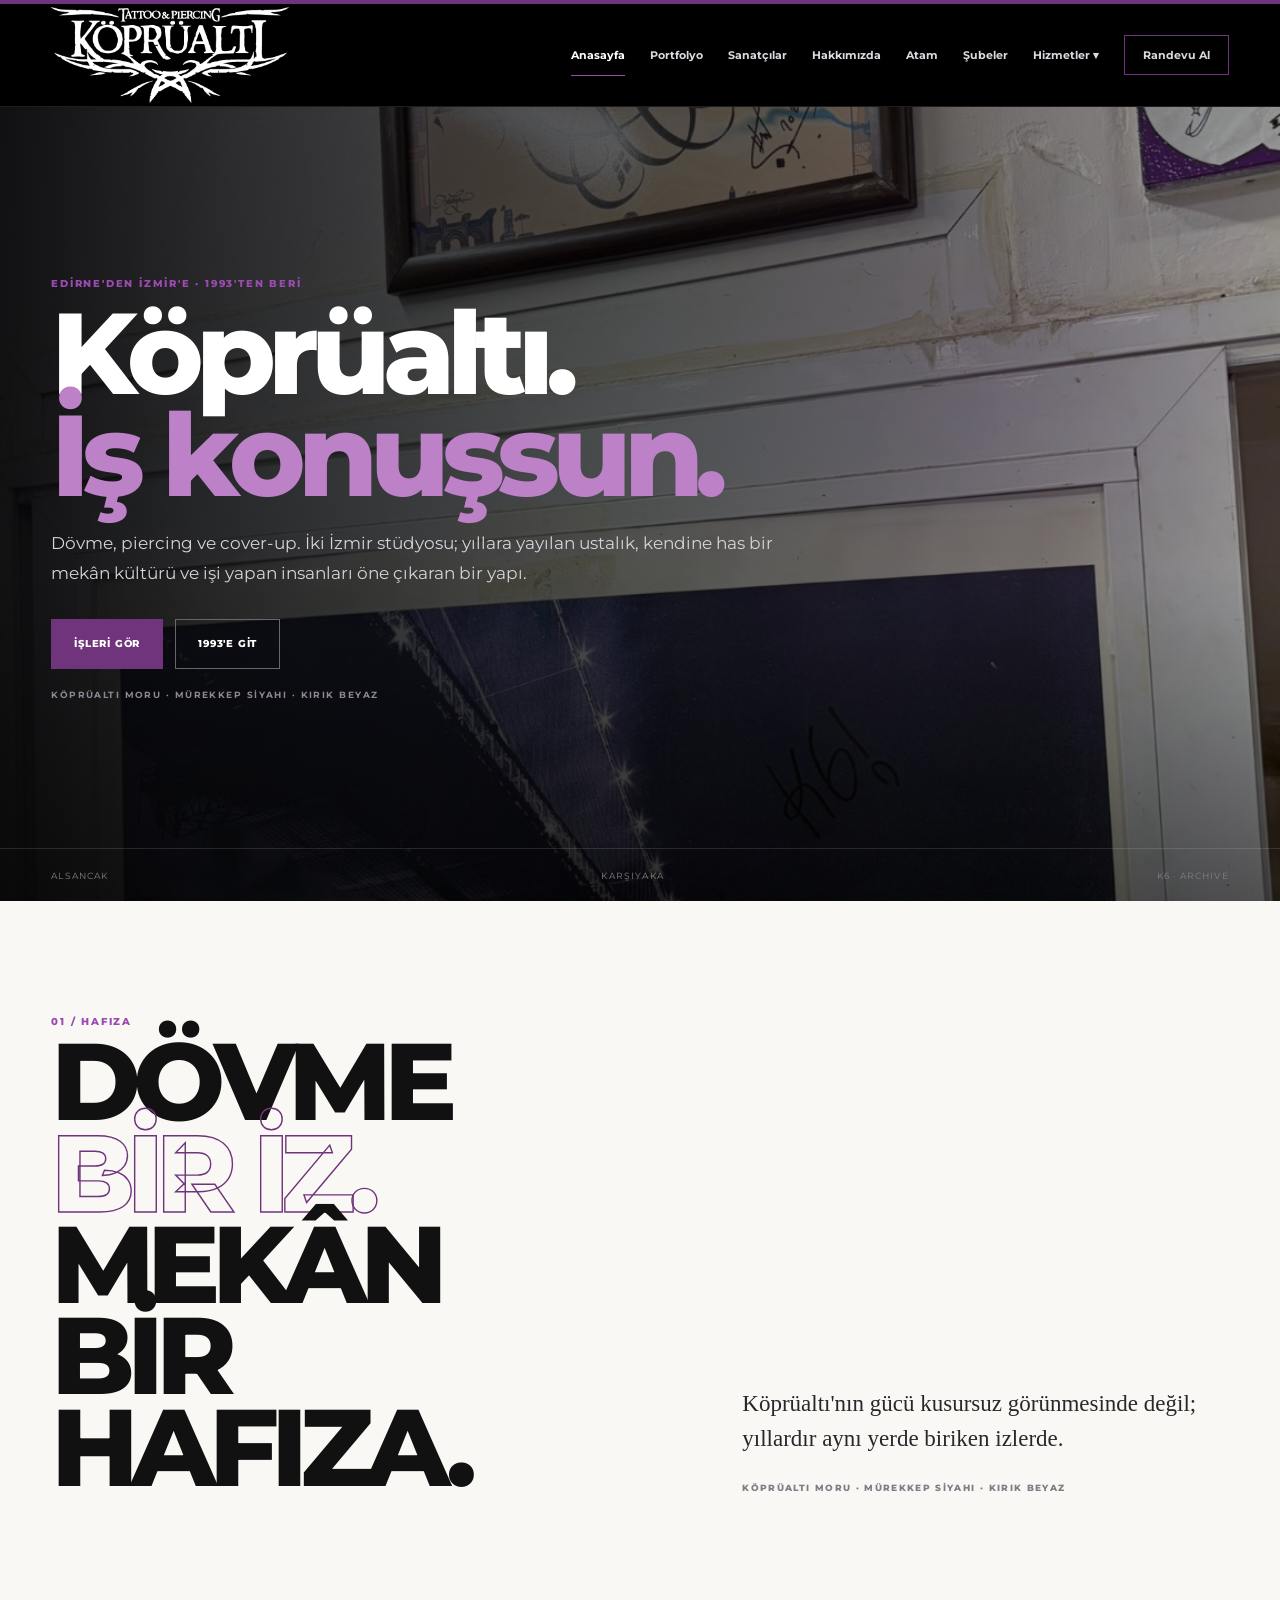
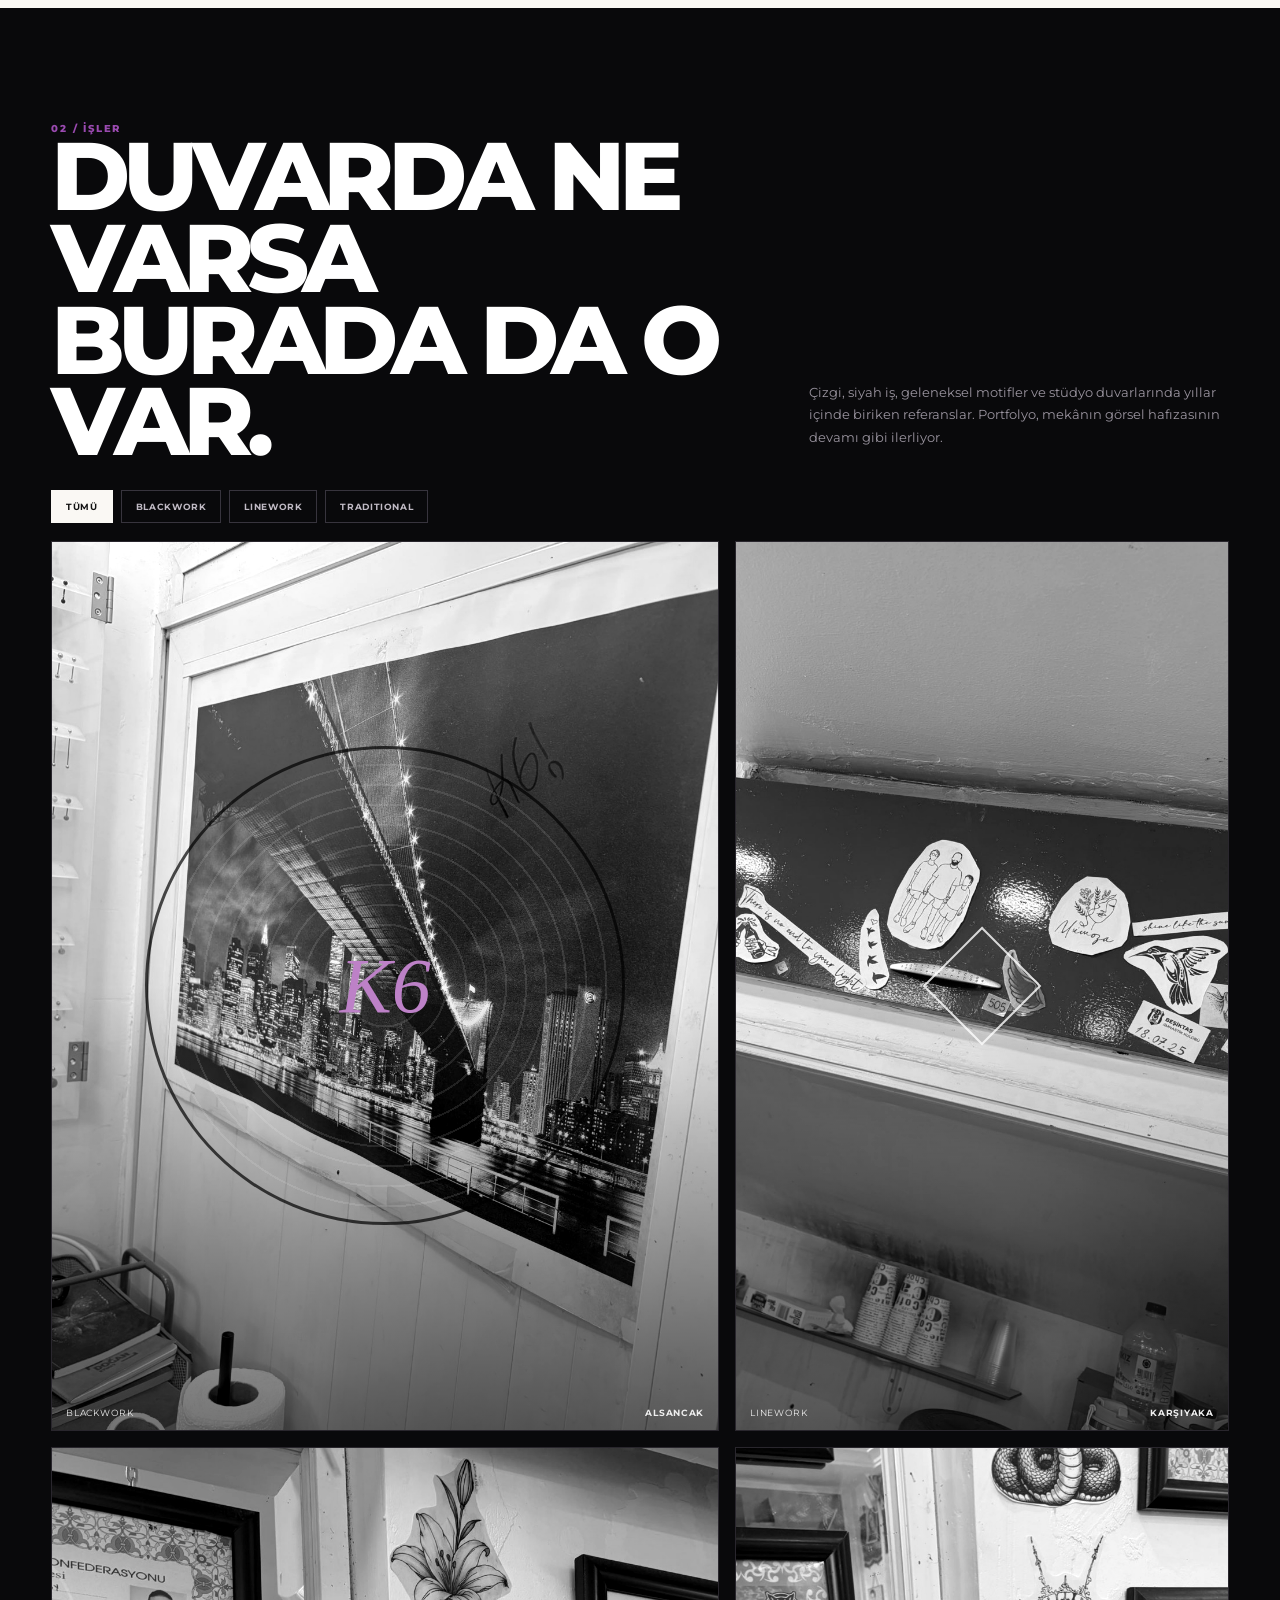
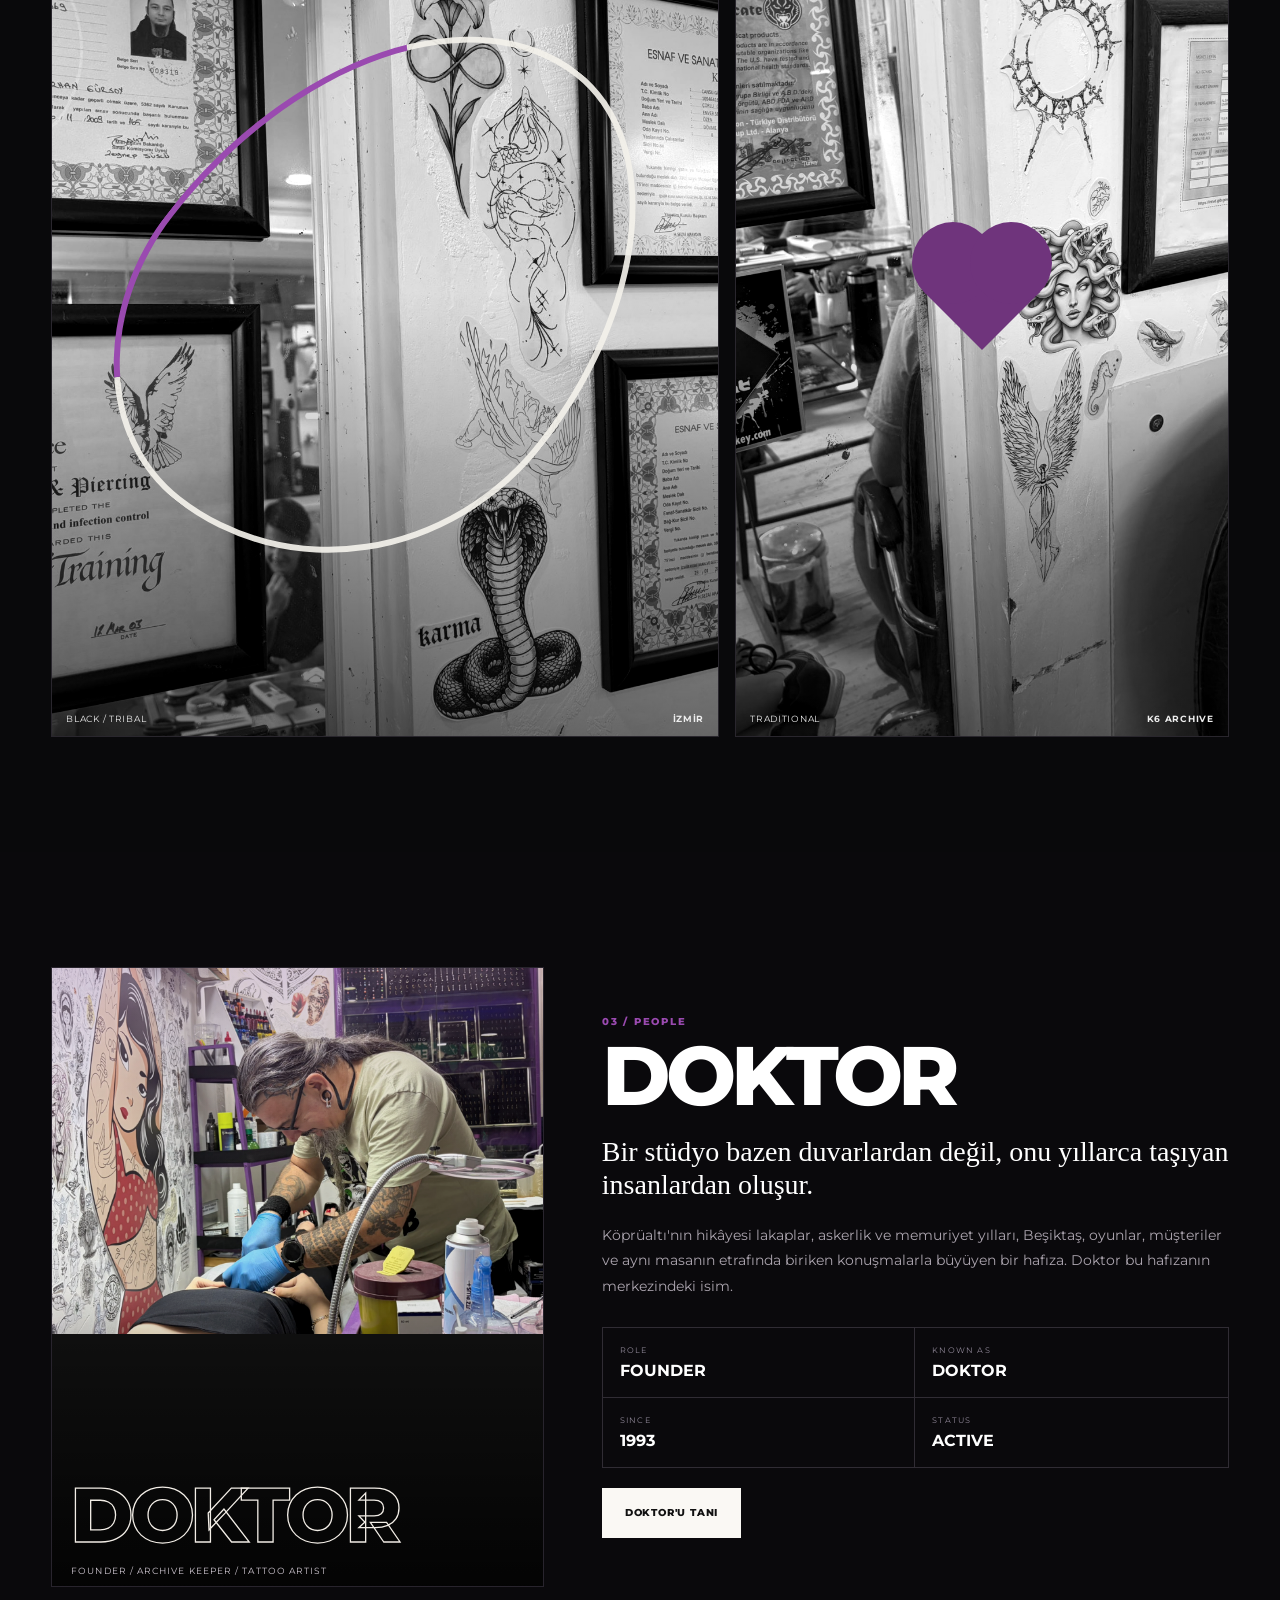
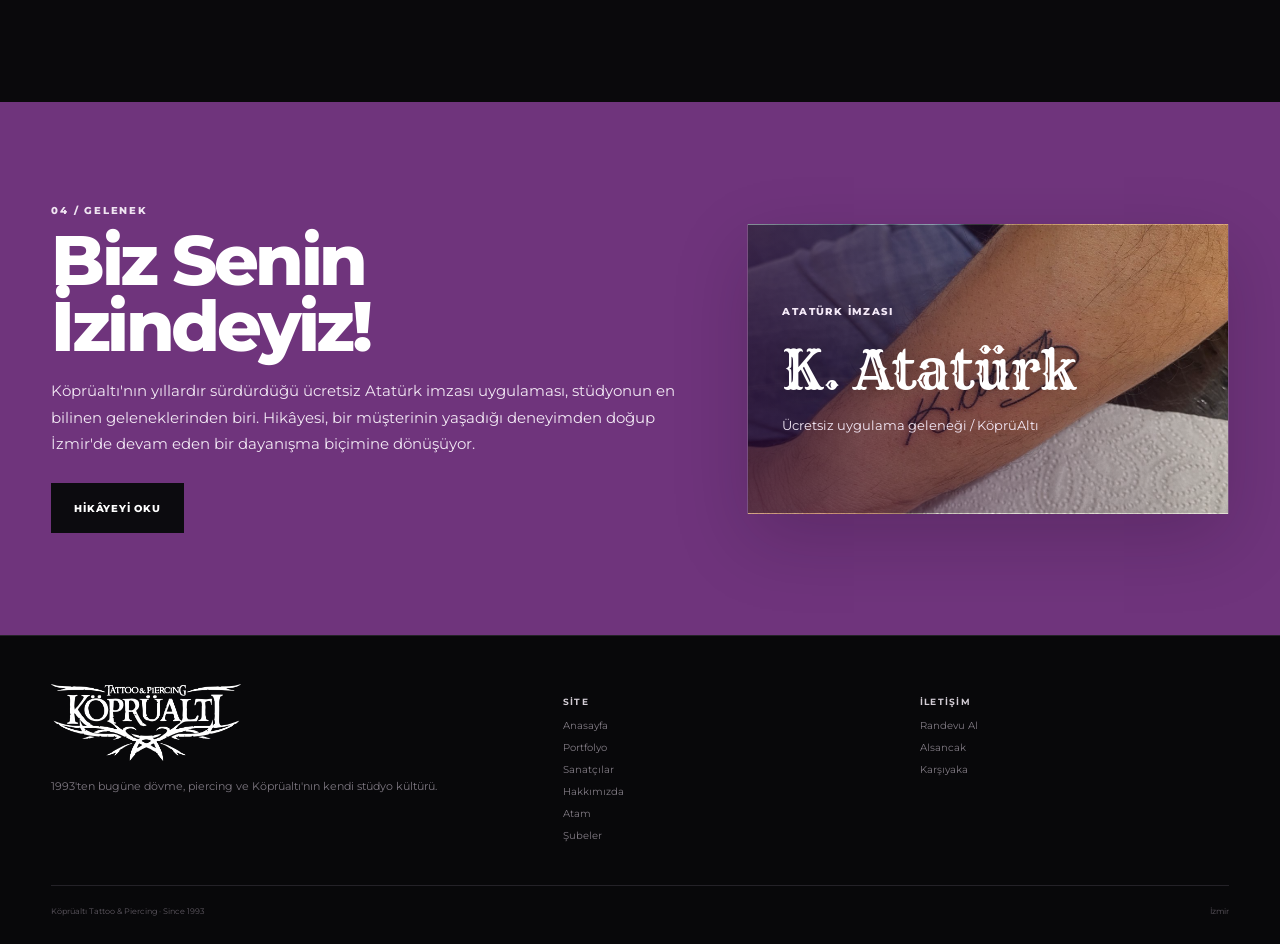
==== index.html @ b370d43e "feat: initial KopruAlti HTML prototype" ====
<!doctype html><html lang="tr"><head><meta charset="utf-8"><meta name="viewport" content="width=device-width,initial-scale=1"><meta name="theme-color" content="#09090b"><title>Anasayfa — Köprüaltı Tattoo & Piercing</title><link rel="preconnect" href="https://fonts.googleapis.com"><link rel="preconnect" href="https://fonts.gstatic.com" crossorigin><link href="https://fonts.googleapis.com/css2?family=Montserrat:wght@400;500;600;700;800&family=Rye&display=swap" rel="stylesheet"><link rel="stylesheet" href="css/style.css"></head><body class=""><div class="intro"><div class="logo-intro-wrap"><img src="assets/koprualti-original-logo.png" alt="KöprüAltı Tattoo & Piercing"></div></div><div class="top"></div><header class="header"><div class="container head"><a class="brand" href="index.html" aria-label="KöprüAltı ana sayfa"><span class="brand-logo-crop"><img src="assets/koprualti-original-logo.png" alt="KöprüAltı Tattoo & Piercing"></span></a><button class="mobile" type="button" aria-expanded="false">MENÜ</button><nav class="nav"><a class="active" href="index.html">Anasayfa</a><a class="" href="portfolio.html">Portfolyo</a><a class="" href="artists.html">Sanatçılar</a><a class="" href="about.html">Hakkımızda</a><a class="" href="ataturk.html">Atam</a><a class="" href="studios.html">Şubeler</a><div class="dd"><button type="button">Hizmetler ▾</button><div class="ddmenu"><a href="services.html">Tüm Hizmetler</a><a href="services.html#tattoo">Tattoo</a><a href="services.html#piercing">Piercing</a><a href="services.html#coverup">Cover-Up</a></div></div><a class="cta-link " href="appointment.html">Randevu Al</a></nav></div></header><main>
<section class="hero"><div class="container hero-in"><div class="kick">EDİRNE'DEN İZMİR'E · 1993'TEN BERİ</div><h1>Köprüaltı.<span>İş konuşsun.</span></h1><p>Dövme, piercing ve cover-up. İki İzmir stüdyosu; yıllara yayılan ustalık, kendine has bir mekân kültürü ve işi yapan insanları öne çıkaran bir yapı.</p><div class="actions"><a class="btn purple" href="portfolio.html">İşleri Gör</a><a class="btn outline" href="about.html">1993'e Git</a></div><div class="hero-note">Köprüaltı moru · mürekkep siyahı · kırık beyaz</div></div><div class="hero-meta"><div class="container"><span>ALSANCAK</span><span>KARŞIYAKA</span><span>K6 · ARCHIVE</span></div></div></section>

<section class="manifest"><div class="container manifest-grid"><div class="reveal"><div class="eyebrow">01 / HAFIZA</div><h2>DÖVME<br><span class="outline-word">BİR İZ.</span><br>MEKÂN<br>BİR HAFIZA.</h2></div><div class="reveal d1"><div class="manifest-copy">Köprüaltı'nın gücü kusursuz görünmesinde değil; yıllardır aynı yerde biriken izlerde.</div><div class="manifest-note">KÖPRÜALTI MORU · MÜREKKEP SİYAHI · KIRIK BEYAZ</div></div></div></section>
<section class="work-section"><div class="wrap"><div class="work-head reveal"><div><div class="eyebrow">02 / İŞLER</div><h2>DUVARDA NE<br>VARSA<br>BURADA DA O<br>VAR.</h2></div><p>Çizgi, siyah iş, geleneksel motifler ve stüdyo duvarlarında yıllar içinde biriken referanslar. Portfolyo, mekânın görsel hafızasının devamı gibi ilerliyor.</p></div><div class="filterbar reveal d1"><span class="active">TÜMÜ</span><span>BLACKWORK</span><span>LINEWORK</span><span>TRADITIONAL</span></div><div class="moodgrid"><div class="bigstack"><a class="work-card tall reveal" href="portfolio.html"><img src="assets/work1.jpg" alt="Köprüaltı seçilmiş çalışma"><div class="card-graphic"><div class="rings"></div></div><div class="work-center">K6</div><div class="work-meta"><span>BLACKWORK</span><strong>ALSANCAK</strong></div></a><a class="work-card reveal d2" href="portfolio.html"><img src="assets/work4.jpg" alt="Köprüaltı seçilmiş çalışma"><div class="card-graphic"><div class="line-art"></div></div><div class="work-meta"><span>BLACK / TRIBAL</span><strong>İZMİR</strong></div></a></div><div class="smallstack"><a class="work-card reveal d1" href="portfolio.html"><img src="assets/work2.jpg" alt="Köprüaltı seçilmiş çalışma"><div class="card-graphic"><div class="diamond"></div></div><div class="work-meta"><span>LINEWORK</span><strong>KARŞIYAKA</strong></div></a><a class="work-card reveal d3" href="portfolio.html"><img src="assets/work3.jpg" alt="Köprüaltı seçilmiş çalışma"><div class="card-graphic"><div class="heart"></div></div><div class="work-meta"><span>TRADITIONAL</span><strong>K6 ARCHIVE</strong></div></a></div></div></div></section>
<section class="doctor-section"><div class="wrap doctor-grid"><div class="doctor-card doctor-card-live reveal"><img src="assets/doctor-live.png" alt="Doktor çalışırken çekilmiş stüdyo fotoğrafı"><div class="doctor-name">DOKTOR</div><div class="doctor-caption">FOUNDER / ARCHIVE KEEPER / TATTOO ARTIST</div></div><div class="doctor-info reveal d1"><div class="eyebrow">03 / PEOPLE</div><h2>DOKTOR</h2><div class="doctor-lead">Bir stüdyo bazen duvarlardan değil, onu yıllarca taşıyan insanlardan oluşur.</div><div class="doctor-copy">Köprüaltı'nın hikâyesi lakaplar, askerlik ve memuriyet yılları, Beşiktaş, oyunlar, müşteriler ve aynı masanın etrafında biriken konuşmalarla büyüyen bir hafıza. Doktor bu hafızanın merkezindeki isim.</div><div class="doctor-stats"><div><small>ROLE</small><strong>FOUNDER</strong></div><div><small>KNOWN AS</small><strong>DOKTOR</strong></div><div><small>SINCE</small><strong>1993</strong></div><div><small>STATUS</small><strong>ACTIVE</strong></div></div><div class="doctor-home-action"><a class="btn light" href="artist-doktor.html">Doktor'u Tanı</a></div></div></div></section>
<section class="tribute"><div class="wrap tribute-grid"><div class="reveal"><div class="eyebrow" style="color:#f0e5f2">04 / GELENEK</div><h2>Biz Senin İzindeyiz!</h2><p>Köprüaltı'nın yıllardır sürdürdüğü ücretsiz Atatürk imzası uygulaması, stüdyonun en bilinen geleneklerinden biri. Hikâyesi, bir müşterinin yaşadığı deneyimden doğup İzmir'de devam eden bir dayanışma biçimine dönüşüyor.</p><div style="margin-top:26px"><a class="btn dark" href="ataturk.html">Hikâyeyi Oku</a></div></div><div class="tribute-sign tribute-sign--arm reveal d1"><small>ATATÜRK İMZASI</small><strong>K. Atatürk</strong><span>Ücretsiz uygulama geleneği / KöprüAltı</span></div></div></section>


</main><footer class="footer"><div class="container footer-grid"><div><img class="footer-logo" src="assets/koprualti-original-logo.png" alt="KöprüAltı"><p>1993'ten bugüne dövme, piercing ve Köprüaltı'nın kendi stüdyo kültürü.</p></div><div><h4>SİTE</h4><a href="index.html">Anasayfa</a><a href="portfolio.html">Portfolyo</a><a href="artists.html">Sanatçılar</a><a href="about.html">Hakkımızda</a><a href="ataturk.html">Atam</a>
        <a href="studios.html">Şubeler</a></div><div><h4>İLETİŞİM</h4><a href="appointment.html">Randevu Al</a><a href="studios.html">Alsancak</a><a href="studios.html">Karşıyaka</a></div></div><div class="container bottom"><span>Köprüaltı Tattoo & Piercing · Since 1993</span><span>İzmir</span></div></footer><script src="js/app.js"></script></body></html>
---- css/style.css ----
:root{
  --purple:#6f347c;
  --purple-2:#9a4ab0;
  --purple-deep:#34133d;
  --ink:#09090b;
  --ink-2:#111116;
  --paper:#f3efe8;
  --paper-2:#faf8f4;
  --line:#2a2830;
  --line-light:#d6cfd6;
  --muted:#8f8994;
  --max:1360px;
  --pad:clamp(20px,4vw,64px);
  --sans:"Montserrat",Arial,sans-serif;
  --heritage:"Rye",Georgia,serif;
}
*{box-sizing:border-box}
html{scroll-behavior:smooth}
body{margin:0;background:var(--ink);color:#fff;font-family:var(--sans);-webkit-font-smoothing:antialiased}
body.lock{overflow:hidden}
a{color:inherit;text-decoration:none}
button,input,select,textarea{font:inherit}
button{color:inherit}
img{display:block;width:100%;height:100%;object-fit:cover}
:focus-visible{outline:2px solid var(--purple-2);outline-offset:4px}
.container,.wrap{width:min(var(--max),calc(100% - 2*var(--pad)));margin-inline:auto}
.section{padding:clamp(72px,8vw,116px) 0}
.eyebrow,.kick,.crumb{font-size:10px;line-height:1.2;letter-spacing:.18em;text-transform:uppercase;font-weight:800;color:var(--purple-2)}
.muted{color:var(--muted)}
.heritage{font-family:var(--heritage)}

/* intro */
.intro{position:fixed;inset:0;z-index:5000;background:#000;display:grid;place-items:center;transition:.6s ease}
.intro.hide{opacity:0;visibility:hidden}
.logo-intro-wrap{width:min(620px,82vw)}
.logo-intro-wrap img{object-fit:contain}

/* header */
.top{height:4px;background:var(--purple)}
.header{position:sticky;top:0;z-index:1500;background:rgba(0,0,0,.97);border-bottom:1px solid #1e1d22;backdrop-filter:blur(12px)}
.head{min-height:102px;display:flex;align-items:center;justify-content:space-between;gap:36px}
.brand{display:flex;align-items:center;flex:0 0 auto}
.brand-logo-crop{display:block}
.brand-logo-crop img{width:238px;height:auto;object-fit:contain}
.nav{display:flex;align-items:center;gap:25px}
.nav>a,.dd>button{position:relative;border:0;background:none;padding:39px 0;color:#ddd8df;font-size:11px;font-weight:700;cursor:pointer}
.nav>a:after,.dd>button:after{content:"";position:absolute;left:0;right:0;bottom:25px;height:1px;background:var(--purple-2);transform:scaleX(0);transform-origin:left;transition:.2s}
.nav>a:hover:after,.nav>a.active:after,.dd>button:hover:after{transform:scaleX(1)}
.nav>a:hover,.nav>a.active,.dd>button:hover{color:#fff}
.cta-link{border:1px solid var(--purple)!important;padding:12px 18px!important}
.cta-link:after{display:none!important}
.cta-link:hover{background:var(--purple)}
.dd{position:relative}
.ddmenu{display:none;position:absolute;top:76px;left:-16px;min-width:220px;padding:8px;background:#15141a;border:1px solid #302d34;box-shadow:0 20px 50px rgba(0,0,0,.35)}
.dd:hover .ddmenu,.dd:focus-within .ddmenu,.dd.open .ddmenu{display:block}
.ddmenu a{display:block;padding:12px;color:#bdb6c1;font-size:10px}
.ddmenu a:hover{background:#211e25;color:#fff}
.mobile{display:none;background:transparent;border:1px solid #44404a;color:#fff;padding:10px 13px;font-size:10px;font-weight:800}

/* common */
.btn{display:inline-flex;align-items:center;justify-content:center;min-height:50px;padding:0 22px;border:1px solid transparent;font-size:10px;font-weight:800;letter-spacing:.08em;text-transform:uppercase;transition:.2s ease;cursor:pointer}
.btn:hover{transform:translateY(-2px)}
.btn.purple{background:var(--purple);color:#fff}
.btn.outline{border-color:#6a646f;background:transparent;color:inherit}
.btn.dark{background:#0c0b0f;color:#fff}
.btn.light{background:var(--paper-2);color:#111;border-color:var(--paper-2)}
.reveal{opacity:0;transform:translateY(22px);transition:.7s ease}
.reveal.in{opacity:1;transform:none}
.d1{transition-delay:.08s}.d2{transition-delay:.16s}.d3{transition-delay:.24s}

/* hero */
.hero{min-height:calc(100vh - 106px);position:relative;display:flex;align-items:center;overflow:hidden;background:
 linear-gradient(90deg,rgba(5,5,7,.94),rgba(5,5,7,.65) 48%,rgba(5,5,7,.28)),
 radial-gradient(circle at 76% 38%,rgba(111,52,124,.25),transparent 35%),
 url("../assets/hero.jpg") center 46%/cover no-repeat}
.hero:after{content:"";position:absolute;inset:0;background:linear-gradient(0deg,rgba(0,0,0,.48),transparent 42%);pointer-events:none}
.hero-in{position:relative;z-index:2;padding:90px 0 120px}
.hero h1{margin:12px 0 24px;max-width:980px;font-size:clamp(78px,9vw,150px);line-height:.88;letter-spacing:-.07em;font-weight:800}
.hero h1 span{display:block;color:#bd81c7}
.hero p{max-width:740px;margin:0;color:#d8d2da;font-size:17px;line-height:1.75}
.hero .actions{display:flex;gap:12px;flex-wrap:wrap;margin-top:30px}
.hero-note{margin-top:20px;color:#8f8794;font-size:9px;font-weight:700;letter-spacing:.16em;text-transform:uppercase}
.hero-meta{position:absolute;z-index:2;left:0;right:0;bottom:0;border-top:1px solid rgba(255,255,255,.12)}
.hero-meta .container{min-height:52px;display:flex;align-items:center;justify-content:space-between;color:#837e86;font-size:9px;letter-spacing:.13em}

/* manifesto */
.manifest{background:var(--paper-2);color:#111;padding:clamp(84px,9vw,130px) 0}
.manifest-grid{display:grid;grid-template-columns:1.12fr .88fr;gap:72px;align-items:end}
.manifest h2{margin:8px 0 0;font-size:clamp(70px,8.5vw,132px);line-height:.84;letter-spacing:-.075em;font-weight:800}
.manifest h2 .outline-word{color:transparent;-webkit-text-stroke:1.4px var(--purple);text-stroke:1.4px var(--purple)}
.manifest-copy{font:23px/1.55 Georgia,serif;color:#2a272c;max-width:520px}
.manifest-note{margin-top:25px;color:#837b85;font-size:9px;font-weight:800;letter-spacing:.15em;text-transform:uppercase}

/* work */
.work-section{background:#09090b;padding:clamp(84px,9vw,124px) 0}
.work-head{display:grid;grid-template-columns:1.2fr .8fr;gap:40px;align-items:end;margin-bottom:28px}
.work-head h2{margin:0;font-size:clamp(64px,7.5vw,118px);line-height:.85;letter-spacing:-.07em;font-weight:800}
.work-head p{max-width:420px;justify-self:end;color:#9a949f;font-size:13px;line-height:1.75}
.filterbar,.filters{display:flex;gap:8px;flex-wrap:wrap;margin:22px 0 18px}
.filterbar span,.filters button{border:1px solid #37343d;background:transparent;color:#c1bbc5;padding:10px 14px;font-size:9px;font-weight:700;letter-spacing:.07em;cursor:pointer}
.filterbar .active,.filters button.active,.filters button:hover{background:var(--paper-2);color:#111;border-color:var(--paper-2)}
.moodgrid{display:grid;grid-template-columns:1.15fr .85fr;gap:16px}
.bigstack,.smallstack{display:grid;gap:16px}
.work-card,.pcard{position:relative;overflow:hidden;background:#17141b;border:1px solid #29262d;min-height:310px}
.work-card.tall{min-height:520px}
.work-card img,.pcard img{filter:grayscale(1) contrast(1.06);transition:.45s}
.work-card:hover img,.pcard:hover img{filter:grayscale(.15);transform:scale(1.025)}
.work-card:after,.pcard:after{content:"";position:absolute;inset:0;background:linear-gradient(0deg,rgba(0,0,0,.55),transparent 50%)}
.work-meta,.wm{position:absolute;z-index:2;left:14px;right:14px;bottom:12px;display:flex;align-items:end;justify-content:space-between;color:#eee;font-size:9px;letter-spacing:.08em;text-transform:uppercase}
.work-center{position:absolute;inset:0;z-index:2;display:grid;place-items:center;color:#bd81c7;font:italic 78px Georgia,serif}
.rings{width:72%;aspect-ratio:1;border-radius:50%;background:repeating-radial-gradient(circle,rgba(255,255,255,.11) 0 2px,transparent 2px 20px);border:3px solid rgba(0,0,0,.7)}
.card-graphic{position:absolute;inset:0;z-index:2;display:grid;place-items:center;pointer-events:none}
.diamond{width:84px;height:84px;border:2px solid rgba(255,255,255,.8);transform:rotate(45deg)}
.heart{width:82px;height:82px;background:var(--purple);transform:rotate(-45deg);position:relative}
.heart:before,.heart:after{content:"";position:absolute;width:82px;height:82px;border-radius:50%;background:var(--purple)}
.heart:before{top:-41px}.heart:after{left:41px}
.line-art{width:66%;height:66%;border:6px solid rgba(244,241,235,.92);border-left-color:var(--purple-2);border-radius:54% 46% 58% 42%/62% 54% 46% 38%;transform:rotate(38deg)}

/* doctor */
.doctor-section{background:#0a090c;padding:clamp(86px,9vw,124px) 0}
.doctor-grid{display:grid;grid-template-columns:.88fr 1.12fr;gap:58px;align-items:center}
.doctor-card{position:relative;min-height:620px;overflow:hidden;border:1px solid #28242d;background:#111}
.doctor-card img{filter:grayscale(1) contrast(1.02);opacity:.85}
.doctor-card:after{content:"";position:absolute;inset:0;background:linear-gradient(0deg,rgba(0,0,0,.8),transparent 48%),linear-gradient(180deg,rgba(111,52,124,.24),transparent 35%)}
.doctor-name{position:absolute;z-index:2;left:18px;bottom:25px;font-size:clamp(58px,6vw,98px);font-weight:800;letter-spacing:-.06em;color:transparent;-webkit-text-stroke:1.3px #f2ede6}
.doctor-caption{position:absolute;z-index:2;left:19px;bottom:10px;color:#cfc7d1;font-size:9px;letter-spacing:.12em}
.doctor-info h2{margin:10px 0 22px;font-size:clamp(60px,6.5vw,105px);line-height:.9;letter-spacing:-.06em;font-weight:800}
.doctor-lead{max-width:720px;margin-bottom:22px;font:28px/1.18 Georgia,serif}
.doctor-copy{max-width:740px;color:#aba4ae;font-size:14px;line-height:1.8}
.doctor-stats{display:grid;grid-template-columns:1fr 1fr;margin-top:28px;border:1px solid #302c34}
.doctor-stats div{padding:17px;border-right:1px solid #302c34;border-bottom:1px solid #302c34}
.doctor-stats div:nth-child(2n){border-right:0}.doctor-stats div:nth-last-child(-n+2){border-bottom:0}
.doctor-stats small{display:block;color:#8f8797;font-size:8px;letter-spacing:.15em}.doctor-stats strong{display:block;margin-top:6px;font-size:16px}

/* tribute */
.tribute{background:var(--purple);padding:clamp(74px,8vw,105px) 0}
.tribute-grid{display:grid;grid-template-columns:1.14fr .86fr;gap:58px;align-items:center}
.tribute h2{margin:10px 0 18px;font-size:clamp(52px,5.5vw,82px);line-height:.95;letter-spacing:-.05em;font-weight:800}
.tribute p{max-width:720px;color:#f2e8f4;font-size:15px;line-height:1.75}
.tribute-sign{min-height:250px;padding:34px;border:1px solid rgba(255,255,255,.35);background:rgba(45,14,52,.18);display:flex;flex-direction:column;justify-content:center}
.tribute-sign small{font-size:10px;letter-spacing:.14em;font-weight:800}.tribute-sign strong{display:block;margin:26px 0 22px;font:56px var(--heritage)}.tribute-sign span{color:#e7d8ea;font-size:13px}

/* studios */
.studios-home,.studios-page{background:#f3f0eb;color:#111;padding:clamp(84px,9vw,118px) 0}
.section-head{display:flex;justify-content:space-between;align-items:flex-end;gap:40px;margin-bottom:40px}
.section-head h2{margin:8px 0 0;font-size:clamp(52px,6vw,86px);letter-spacing:-.06em;line-height:.95}
.section-head p{max-width:520px;color:#6e6771;font-size:13px;line-height:1.7}
.studio-grid{display:grid;grid-template-columns:1fr 1fr;gap:20px}
.studio-poster{border:1px solid #d5cfd5;background:#fff;overflow:hidden}
.studio-banner{position:relative;min-height:245px;padding:28px 28px 30px;display:flex;flex-direction:column;justify-content:flex-end}
.studio-banner.dark{background:#050507;color:#fff}.studio-banner.light{background:#f7f4ef;color:#111}
.studio-no{position:absolute;top:20px;right:28px;font-size:26px;font-weight:800}
.studio-city{margin-bottom:14px;font-size:10px;font-weight:800;letter-spacing:.18em}
.studio-banner h3{margin:0;font-size:clamp(54px,5vw,94px);line-height:.88;letter-spacing:-.08em;font-weight:800}
.studio-banner p{margin:17px 0 0;font-size:12px;opacity:.85}
.studio-photo{height:330px;overflow:hidden}.studio-photo img{filter:grayscale(1) contrast(1.1);transition:.45s}.studio-poster:hover img{transform:scale(1.02);filter:grayscale(1) contrast(1.15)}
.studio-meta{display:grid;grid-template-columns:36px 1fr auto;gap:18px;align-items:center;padding:20px 24px}
.studio-meta>span{color:var(--purple);font-size:10px}.studio-meta h4{margin:0 0 6px;font-size:20px}.studio-meta p{margin:0;color:#77717a;font-size:11px}.studio-meta a{font-size:9px;font-weight:800}

/* appointment teaser */
.appointment-teaser{background:#421c4a;padding:clamp(82px,8vw,110px) 0}
.appointment-teaser-grid{display:grid;grid-template-columns:.95fr 1.05fr;gap:70px;align-items:center}
.appointment-teaser h2{margin:10px 0 18px;font-size:clamp(66px,7.8vw,136px);line-height:.86;letter-spacing:-.07em;font-weight:800}
.white-line{color:#f8f4ef}.violet-line{color:#a953bd}
.appointment-teaser p{max-width:540px;color:#efe5f1;font-size:15px;line-height:1.7}
.preview-form{padding:30px;background:rgba(45,19,52,.6);border:1px solid rgba(255,255,255,.24);box-shadow:0 22px 60px rgba(0,0,0,.2)}
.preview-row{display:grid;grid-template-columns:1fr 1fr;gap:16px}.preview-form label{display:block;margin-bottom:8px;color:#f0e4f2;font-size:9px;font-weight:800;letter-spacing:.13em}.preview-form select,.preview-form textarea{width:100%;background:rgba(255,255,255,.04);color:#fff;border:1px solid rgba(255,255,255,.34);padding:15px}.preview-form select{height:52px}.preview-form textarea{min-height:116px;resize:vertical}.preview-form textarea::placeholder{color:#cbb7d0}.preview-form .field{margin-bottom:17px}.preview-form small{display:block;margin-top:12px;color:#d8cadb;font-size:10px;line-height:1.6}

/* page hero */
.pagehero{background:#111116;border-bottom:1px solid #26232b;padding:clamp(70px,7vw,100px) 0}
.pagehero h1{margin:8px 0 14px;font-size:clamp(54px,7vw,96px);line-height:.95;letter-spacing:-.06em}
.pagehero p{max-width:760px;margin:0;color:#aaa3ad;font-size:13px;line-height:1.8}

/* portfolio */
.portfolio-section{background:var(--paper-2);color:#111;padding:clamp(72px,8vw,110px) 0}
.portfolio-grid{display:grid;grid-template-columns:repeat(3,1fr);gap:12px}.pcard{min-height:390px}.pcard.wide{grid-column:span 2}

/* artists */
.artists-section{background:#09090b;padding:clamp(76px,8vw,110px) 0}
.artists-grid{display:grid;grid-template-columns:1.1fr .95fr .95fr;gap:20px}
.artist-card{border-top:1px solid #2b2830;padding-top:14px}.artist-photo{height:440px;overflow:hidden}.artist-photo img{filter:grayscale(1);transition:.4s}.artist-card:hover img{transform:scale(1.02);filter:grayscale(.15)}.artist-card h3{margin:15px 0 5px;font-size:20px}.artist-card p{margin:0;color:#8d8790;font-size:11px}.artist-card a{display:inline-block;margin-top:11px;color:#c78bd0;font-size:9px;font-weight:800}

/* services */
.services-page{background:#09090b}.service-list{width:min(var(--max),calc(100% - 2*var(--pad)));margin:auto;padding:54px 0 100px}.service-row{border-top:1px solid #2b2930}.service-row:last-child{border-bottom:1px solid #2b2930}.service-trigger{width:100%;border:0;background:none;display:grid;grid-template-columns:60px 230px 1fr 32px;gap:26px;align-items:center;padding:30px 0;text-align:left;cursor:pointer}.service-trigger .num{font-size:9px;color:#716b76}.service-trigger strong{font-size:28px}.service-trigger .summary{color:#918a96;font-size:12px;line-height:1.55}.service-trigger .arrow{color:var(--purple-2);font-size:20px;transition:.2s}.service-row.open .service-trigger .arrow{transform:rotate(90deg)}.service-detail{display:grid;grid-template-columns:300px 1fr;gap:48px;max-height:0;overflow:hidden;opacity:0;padding-left:86px;transition:max-height .45s,opacity .3s,padding .45s}.service-row.open .service-detail{max-height:800px;opacity:1;padding:8px 0 38px 86px}.service-visual{min-height:220px;border:1px solid #2c2830;background:radial-gradient(circle at 62% 34%,rgba(141,85,151,.3),transparent 30%),#151219}.service-copy{max-width:760px}.service-copy h3{margin:8px 0 12px;font-size:29px}.service-copy p{margin:0 0 14px;color:#aaa3ad;font-size:13px;line-height:1.8}.service-copy ul{margin:16px 0 22px;padding-left:18px;color:#cec7d0;font-size:12px;line-height:1.8}.service-actions{display:flex;gap:10px;flex-wrap:wrap}

/* about */
.about-page{background:#f5f1ea;color:#111}.about-page .header{background:#000}.identity{padding:clamp(84px,9vw,125px) 0;background:#faf8f4}.identity-grid{display:grid;grid-template-columns:1.25fr .75fr;gap:76px;align-items:center}.identity h1{margin:14px 0 0;font-size:clamp(76px,8.8vw,140px);line-height:.84;letter-spacing:-.075em}.identity h1 span{display:block;color:var(--purple)}.identity-copy p{margin:0;font-size:19px;line-height:1.8}.identity-note{margin-top:26px;color:#817883;font-size:9px;font-weight:800;letter-spacing:.15em;text-transform:uppercase}.archive{position:relative;overflow:hidden;padding:clamp(84px,8vw,118px) 0;background:#eee8de}.archive:before{content:"";position:absolute;inset:0;background:repeating-linear-gradient(0deg,transparent 0 40px,rgba(120,109,122,.13) 40px 41px)}.archive-grid{position:relative;z-index:1;display:grid;grid-template-columns:310px 1fr;gap:78px}.archive-side{padding-top:145px}.archive-card{padding:26px;background:#fffdf8;border:1px solid #d8cfd7;box-shadow:0 18px 32px rgba(0,0,0,.07);transform:rotate(-2deg)}.archive-card small{font-size:8px;letter-spacing:.15em;color:#817987}.archive-card strong{display:block;margin:24px 0 13px;font-size:27px}.archive-card p{margin:0;font:15px/1.55 Georgia,serif}.archive-quote{display:inline-block;margin:82px 0 0 48px;padding:25px 30px;background:#ded3c4;border:1px solid #c4b6a4;transform:rotate(3deg);font:18px/1.3 var(--heritage)}.archive-head{display:grid;grid-template-columns:1fr auto;gap:20px;align-items:start;margin-bottom:40px}.archive-title{margin:0;font-size:clamp(86px,10vw,164px);line-height:.8;letter-spacing:-.08em}.archive-stamp{align-self:center;border:3px solid var(--purple);color:var(--purple);padding:15px 25px;font-size:12px;font-weight:800;letter-spacing:.13em;transform:rotate(-4deg)}.archive-intro{max-width:760px;color:#4f4951;font-size:14px;line-height:1.75}.timeline{border-top:2px solid #635b61}.timeline-row{display:grid;grid-template-columns:105px 1fr 30px;gap:24px;padding:21px 0 24px;border-bottom:1px solid rgba(99,91,97,.28)}.timeline-row .year{font-size:29px;font-weight:800;color:var(--purple)}.timeline-row h3{margin:2px 0 7px;font-size:11px;letter-spacing:.14em;text-transform:uppercase}.timeline-row p{margin:0;color:#4d474f;font-size:13px;line-height:1.7}.timeline-row em{justify-self:end;color:var(--purple);font:italic 17px Georgia,serif}
.about-doctor{background:#0a090c;color:#fff}.about-tribute{background:var(--purple);color:#fff}

/* appointment page */
.appointment-page{min-height:calc(100vh - 106px);background:#311139;padding:clamp(72px,8vw,108px) var(--pad)}.appointment-wrap{width:min(1180px,100%);margin:auto;display:grid;grid-template-columns:.76fr 1.24fr;gap:60px;align-items:start}.appointment-copy h1{margin:10px 0 20px;font-size:clamp(68px,8vw,132px);line-height:.86;letter-spacing:-.07em}.appointment-copy p{max-width:500px;color:#efe4f0;font-size:14px;line-height:1.8}.steps{display:flex;gap:9px;margin-top:24px}.steps i{width:36px;height:4px;background:rgba(255,255,255,.2)}.steps i.active{background:var(--purple-2)}.form{background:var(--paper-2);color:#111;padding:34px;border:1px solid rgba(255,255,255,.25);box-shadow:0 22px 70px rgba(0,0,0,.22)}.formpage{display:none}.formpage.active{display:block}.form h3{margin:0 0 22px;font-size:24px}.choices{display:grid;grid-template-columns:1fr 1fr;gap:9px}.choice{border:1px solid #cec6cf;background:#fff;color:#111;padding:16px;text-align:left;cursor:pointer}.choice.active,.choice:hover{background:#f4edf6;border-color:var(--purple)}.field{margin-bottom:17px}.field label{display:block;margin-bottom:7px;color:#5b525d;font-size:9px;font-weight:800;letter-spacing:.08em}.field input,.field select,.field textarea{width:100%;border:1px solid #cbc3cd;background:#fff;color:#111;padding:12px 13px}.field textarea{min-height:118px}.formactions{display:flex;justify-content:space-between;gap:10px;margin-top:23px}.appointment-service-note{display:none;margin-bottom:18px;padding:12px 14px;background:#f1e7f3;border-left:3px solid var(--purple);color:#3a2e3e;font-size:11px;line-height:1.55}.appointment-service-note.show{display:block}

/* footer */
.footer{background:#08080a;border-top:1px solid #242228;padding:48px 0 28px}.footer-grid{display:grid;grid-template-columns:1.2fr .8fr .8fr;gap:48px}.footer-logo{width:190px;height:auto;object-fit:contain;margin-bottom:16px}.footer p{max-width:430px;color:#7d7780;font-size:11px;line-height:1.7}.footer h4{font-size:9px;letter-spacing:.14em;color:#d3cdd5}.footer a{display:block;margin:9px 0;color:#817b84;font-size:10px}.footer a:hover{color:#fff}.bottom{margin-top:34px;padding-top:20px;border-top:1px solid #242228;display:flex;justify-content:space-between;color:#5f5962;font-size:8px}

@media(max-width:1100px){
  .head{min-height:94px}.brand-logo-crop img{width:210px}.nav{gap:17px}.nav>a,.dd>button{padding:35px 0;font-size:10px}.ddmenu{top:70px}
  .manifest-grid,.work-head,.doctor-grid,.tribute-grid,.appointment-teaser-grid,.identity-grid,.archive-grid,.appointment-wrap{grid-template-columns:1fr}
  .work-head p{justify-self:start}.archive-side{padding-top:0}.archive-head{grid-template-columns:1fr}.archive-stamp{justify-self:start}.archive-quote{margin:34px 0 0}
  .artists-grid{grid-template-columns:1fr 1fr}.portfolio-grid{grid-template-columns:1fr 1fr}
}
@media(max-width:900px){
  .mobile{display:block}.nav{display:none;position:absolute;top:94px;left:0;right:0;max-height:calc(100vh - 94px);overflow:auto;background:#0d0d10;padding:12px var(--pad) 20px;flex-direction:column;align-items:stretch;gap:0;border-bottom:1px solid #2b2930}.nav.open{display:flex}.nav>a,.dd>button{width:100%;padding:13px 0!important;text-align:left}.nav>a:after,.dd>button:after{bottom:5px}.ddmenu{position:static;margin:0 0 8px;background:#15141a}.dd:hover .ddmenu{display:none}.dd.open .ddmenu{display:block}.cta-link{margin-top:7px;text-align:center!important}
  .studio-grid{grid-template-columns:1fr}.preview-row{grid-template-columns:1fr}.service-trigger{grid-template-columns:42px 1fr 28px}.service-trigger .summary{grid-column:2}.service-detail{grid-template-columns:1fr;padding-left:58px}.service-row.open .service-detail{padding-left:58px}
}
@media(max-width:680px){
  .head{min-height:80px}.brand-logo-crop img{width:164px}.nav{top:80px;max-height:calc(100vh - 80px)}
  .hero{min-height:calc(100vh - 84px);align-items:flex-end}.hero-in{padding:70px 0 95px}.hero h1{font-size:clamp(52px,15vw,84px)}.hero p{font-size:15px}.hero-meta .container{font-size:7px}
  .manifest h2,.work-head h2,.doctor-info h2,.appointment-teaser h2,.identity h1,.archive-title,.pagehero h1,.appointment-copy h1{font-size:clamp(48px,13vw,72px)}
  .manifest-copy,.doctor-lead{font-size:19px}.moodgrid,.artists-grid,.portfolio-grid{grid-template-columns:1fr}.work-card,.work-card.tall,.pcard{min-height:330px}.pcard.wide{grid-column:auto}.doctor-card{min-height:520px}.studio-banner{min-height:205px;padding:22px}.studio-banner h3{font-size:clamp(42px,13vw,64px)}.studio-photo{height:250px}.studio-meta{grid-template-columns:30px 1fr}.studio-meta a{grid-column:2}.appointment-teaser-grid{gap:38px}.preview-form{padding:22px}.service-detail,.service-row.open .service-detail{padding-left:0}.service-trigger strong{font-size:24px}.archive-grid{gap:42px}.archive-title{line-height:.86}.timeline-row{grid-template-columns:78px 1fr}.timeline-row em{display:none}.choices{grid-template-columns:1fr}.form{padding:24px}.formactions{flex-direction:column}.footer-grid{grid-template-columns:1fr}.bottom{flex-direction:column;gap:8px}
}
@media(prefers-reduced-motion:reduce){*{scroll-behavior:auto!important}.reveal{opacity:1;transform:none;transition:none}.intro{transition:none}}

/* v17 artists + ataturk additions */
.artists-page-v2{background:#09090b;color:#fff}
.artist-spotlight{padding:clamp(76px,8vw,112px) 0;border-top:1px solid #1f1d22}
.artist-spotlight-grid{display:grid;grid-template-columns:.92fr 1.08fr;gap:54px;align-items:center}
.artist-spotlight-grid.alt{grid-template-columns:.78fr 1.22fr}
.artist-media{position:relative;overflow:hidden;border:1px solid #28242d;min-height:620px;background:#111}
.artist-media-photo img{width:100%;height:100%;object-fit:cover;filter:grayscale(.08) contrast(1.02)}
.artist-copy{max-width:760px}
.artist-title{margin:12px 0 20px;font-size:clamp(54px,6vw,96px);line-height:.95}
.artist-lead{margin:0 0 20px;max-width:760px;font:30px/1.2 Georgia,serif;color:#f2ecef}
.artist-body{margin:0;color:#b4adb7;font-size:15px;line-height:1.95}
.artist-body strong{color:#fff}
.artist-tags{display:flex;gap:10px;flex-wrap:wrap;margin-top:28px}.artist-tags span{border:1px solid #353039;padding:10px 14px;font-size:10px;font-weight:700;letter-spacing:.08em;text-transform:uppercase;color:#d8cfda}
.muted-tags span{color:#b9b1bc}
.artist-sheet{display:grid;place-items:center;background:linear-gradient(180deg,#f7f1e7,#e9dfd2);color:#111}
.artist-sheet-inner{width:min(88%,420px);padding:36px 28px;border:1px solid #d2c5b5;background:rgba(255,255,255,.5);box-shadow:0 18px 42px rgba(0,0,0,.08);text-align:left}
.artist-sheet .eyebrow{margin-bottom:24px}
.artist-mono{font-size:clamp(120px,17vw,210px);line-height:.8;font-weight:800;letter-spacing:-.08em;color:var(--purple)}
.artist-sheet h3{margin:8px 0 10px;font-size:38px;letter-spacing:-.05em}
.artist-sheet p{margin:0;font-size:15px;line-height:1.8;color:#4a4450}
.editorial-band{padding:clamp(80px,8vw,112px) 0;background:#f4efe8;color:#111}
.editorial-grid{display:grid;grid-template-columns:.95fr 1.05fr;gap:42px;align-items:center}
.editorial-copy h2{margin:10px 0 16px;font-size:clamp(42px,4.5vw,66px);line-height:1}
.editorial-copy p{margin:0 0 16px;color:#433d46;font-size:15px;line-height:1.85}
.editorial-visual{padding:18px;background:#e7dece;border:1px solid #d5cabb;box-shadow:0 20px 34px rgba(0,0,0,.07)}
.editorial-visual img{width:100%;height:auto;object-fit:contain}

.ataturk-page{background:#050507;color:#fff}
.narrow{width:min(980px,calc(100% - 2*var(--pad)));margin-inline:auto}.center{text-align:center}
.ataturk-hero{padding:clamp(96px,10vw,150px) 0 72px;background:linear-gradient(180deg,#050507,#08080b)}
.ataturk-hero h1{margin:16px 0 18px;font-size:clamp(72px,7vw,118px);line-height:.92}
.ataturk-intro{max-width:760px;margin:0 auto;color:#d9d1dc;font-size:17px;line-height:1.95}
.ataturk-counter{margin:42px auto 0;display:inline-grid;gap:10px;padding:26px 34px;border:1px solid #2f2a34;background:#0d0c10;min-width:min(100%,420px)}
.ataturk-counter strong{font:clamp(78px,10vw,138px)/.84 Georgia,serif;color:rgba(255,255,255,.22);letter-spacing:-.08em}
.ataturk-counter span{font-size:12px;letter-spacing:.18em;text-transform:uppercase;color:#e7ddeb}
.ataturk-story{padding:clamp(76px,8vw,110px) 0;border-top:1px solid #1d1a20}
.ataturk-story-grid{display:grid;grid-template-columns:1.16fr .84fr;gap:42px;align-items:start}
.ataturk-story h2,.ataturk-editorial-copy h2,.ataturk-stance h2,.ataturk-details-section h2{margin:10px 0 18px;font-size:clamp(42px,4.8vw,68px);line-height:1}
.ataturk-story p,.ataturk-editorial-copy p,.ataturk-stance p{margin:0 0 16px;color:#d0c7d3;font-size:15px;line-height:1.9}
.ataturk-note-card{padding:30px;border:1px solid #2e2831;background:linear-gradient(180deg,#16131a,#0f0e12)}
.ataturk-note-card small{font-size:10px;letter-spacing:.16em;color:#d2c1d9;font-weight:800}
.ataturk-note-card h3{margin:18px 0 14px;font-size:28px;line-height:1.15}
.ataturk-note-card ul{margin:0 0 24px;padding-left:18px;color:#d7cfda;font-size:14px;line-height:2}
.ataturk-editorial-section{padding:clamp(76px,8vw,110px) 0;background:#0a090d}
.ataturk-editorial-grid{display:grid;grid-template-columns:.9fr 1.1fr;gap:46px;align-items:center}
.ataturk-editorial-image{padding:18px;background:#1a171d;border:1px solid #2f2934}
.ataturk-editorial-image img{width:100%;height:auto;object-fit:contain}
.ataturk-editorial-copy blockquote{margin:18px 0;padding-left:18px;border-left:2px solid var(--purple-2);font:28px/1.45 Georgia,serif;color:#f4edf7}
.ataturk-stance{padding:clamp(76px,8vw,106px) 0;border-top:1px solid #1d1a20;border-bottom:1px solid #1d1a20}
.ataturk-details-section{padding:clamp(76px,8vw,110px) 0;background:#09090b}
.section-head-dark p{color:#9d95a1}
.detail-cards{display:grid;grid-template-columns:repeat(4,1fr);gap:16px}
.detail-cards article{padding:24px;border:1px solid #2d2830;background:#111015}
.detail-cards h3{margin:0 0 10px;font-size:18px}.detail-cards p{margin:0;color:#b9b2bc;font-size:14px;line-height:1.8}

@media(max-width:1100px){
  .artist-spotlight-grid,.artist-spotlight-grid.alt,.editorial-grid,.ataturk-story-grid,.ataturk-editorial-grid,.detail-cards{grid-template-columns:1fr}
  .artist-media{min-height:520px}
}
@media(max-width:680px){
  .artist-lead{font-size:23px}.artist-body,.editorial-copy p,.ataturk-story p,.ataturk-editorial-copy p,.ataturk-stance p,.detail-cards p{font-size:14px}
  .artist-media{min-height:410px}.artist-sheet-inner{width:min(90%,360px);padding:24px}.ataturk-counter{padding:22px}.ataturk-counter strong{font-size:74px}.ataturk-editorial-copy blockquote{font-size:22px}
}


/* v19 appointment + ataturk refinement */
.appointment-page-v2{background:radial-gradient(circle at 78% 18%,rgba(111,52,124,.14),transparent 26%),#09090b;padding:clamp(44px,6vw,76px) 0 clamp(88px,10vw,120px)}
.appointment-accent{width:min(220px,34vw);height:12px;margin:0 0 18px auto;background:linear-gradient(90deg,var(--purple),rgba(111,52,124,.15));border-radius:999px;opacity:.9}
.appointment-shell{position:relative;padding:clamp(26px,4vw,52px);background:linear-gradient(180deg,#481d56 0%,#3b1547 100%);border:1px solid rgba(255,255,255,.16);box-shadow:0 34px 80px rgba(0,0,0,.28);overflow:hidden}
.appointment-shell:before{content:"";position:absolute;right:clamp(18px,4vw,42px);top:clamp(18px,4vw,34px);width:72px;height:18px;border:1px solid rgba(255,255,255,.16);background:rgba(255,255,255,.04)}
.appointment-shell:after{content:"";position:absolute;left:clamp(24px,4vw,38px);bottom:clamp(24px,4vw,38px);width:88px;height:12px;background:rgba(255,255,255,.06)}
.appointment-page-v2 .appointment-wrap{width:100%;margin:0;display:grid;grid-template-columns:.82fr 1.18fr;gap:clamp(28px,4vw,58px);align-items:start}
.appointment-page-v2 .appointment-copy{position:relative;z-index:1;padding-top:6px}
.appointment-page-v2 .appointment-copy h1{font-size:clamp(74px,8.5vw,142px);line-height:.85;margin:10px 0 20px}
.appointment-page-v2 .appointment-copy .white-line{display:block;color:#f6f2f7}
.appointment-page-v2 .appointment-copy .violet-line{display:block;color:#b765d4}
.appointment-page-v2 .appointment-copy p{max-width:420px;color:#f1e6f2;font-size:14px;line-height:1.85}
.appointment-page-v2 .form{position:relative;z-index:1;background:var(--paper-2);border:1px solid rgba(255,255,255,.22);box-shadow:0 22px 60px rgba(0,0,0,.22)}
.appointment-form-note{margin:16px 0 0;color:#6a616b;font-size:11px;line-height:1.6}

.ataturk-hero-v2{padding:clamp(84px,9vw,126px) 0 76px;background:radial-gradient(circle at 82% 22%,rgba(111,52,124,.14),transparent 26%),linear-gradient(180deg,#050507,#08080b)}
.ataturk-hero-grid{display:grid;grid-template-columns:.96fr 1.04fr;gap:clamp(28px,4vw,54px);align-items:center}
.ataturk-hero-copy .ataturk-intro.left{margin:0;color:#d9d1dc;max-width:620px}
.ataturk-hero-copy .ataturk-counter.left{margin:34px 0 0;display:inline-grid}
.ataturk-hero-actions{margin-top:24px}
.ataturk-visual-side{position:relative;display:grid;gap:18px;justify-items:end}
.ataturk-portrait-card{width:min(100%,560px);margin:0;padding:18px;background:#111015;border:1px solid #2f2934;box-shadow:0 28px 64px rgba(0,0,0,.28)}
.ataturk-portrait-card img{width:100%;height:auto;display:block;filter:grayscale(1)}
.ataturk-signature-card{width:min(78%,440px);margin-right:26px;padding:34px 34px 30px;background:#6f347c;border:1px solid rgba(255,255,255,.18);box-shadow:0 22px 48px rgba(0,0,0,.18)}
.ataturk-signature-card small{display:block;margin-bottom:18px;font-size:10px;letter-spacing:.18em;color:#fff;font-weight:800}
.ataturk-signature-card h3{margin:0 0 16px;font-size:clamp(44px,4.5vw,70px);line-height:1;color:#fff}
.ataturk-signature-card p{margin:0;color:#f2eaf4;font-size:16px;line-height:1.6}

@media(max-width:1100px){
  .appointment-page-v2 .appointment-wrap,.ataturk-hero-grid{grid-template-columns:1fr}
  .ataturk-visual-side{justify-items:start}
  .ataturk-signature-card{margin-right:0}
}
@media(max-width:680px){
  .appointment-accent{height:10px;width:140px}
  .appointment-shell{padding:22px 18px 24px}
  .appointment-page-v2 .appointment-copy h1{font-size:clamp(54px,16vw,76px)}
  .ataturk-portrait-card{padding:12px}
  .ataturk-signature-card{width:100%;padding:24px 22px}
}


/* v20 cleanup */
.appointment-teaser{display:none !important}
.ataturk-hero-v3{padding:clamp(72px,9vw,120px) 0 88px;background:radial-gradient(circle at 68% 12%,rgba(111,52,124,.12),transparent 28%),linear-gradient(180deg,#050507,#09090b)}
.ataturk-hero-top{text-align:center;max-width:980px;margin:0 auto 42px}
.ataturk-hero-v3 .crumb{display:block;margin:0 auto 14px;color:var(--purple);letter-spacing:.16em;font-size:12px;font-weight:800}
.ataturk-hero-v3 h1{margin:0 0 18px;font-size:clamp(72px,9vw,132px);line-height:.92}
.ataturk-hero-v3 .ataturk-intro.centered{max-width:980px;margin:0 auto;color:#e7dfea;font-size:clamp(18px,2vw,22px);line-height:1.8}
.ataturk-hero-stage{display:grid;grid-template-columns:minmax(340px,560px) minmax(280px,420px);justify-content:center;align-items:end;gap:clamp(22px,4vw,52px);margin-top:32px}
.ataturk-portrait-stage{margin:0;padding:18px;background:#0f0f13;border:1px solid rgba(255,255,255,.12);box-shadow:0 28px 64px rgba(0,0,0,.28)}
.ataturk-portrait-stage img{width:100%;display:block;aspect-ratio:4/5;object-fit:cover;filter:grayscale(1)}
.ataturk-side-info{display:grid;gap:18px;align-self:center}
.ataturk-counter.cardish{margin:0;padding:26px 26px 22px;border:1px solid rgba(255,255,255,.12);background:#0d0d12;box-shadow:none}
.ataturk-counter.cardish strong{font-size:clamp(82px,7.4vw,138px);line-height:.88;color:rgba(255,255,255,.18)}
.ataturk-counter.cardish span{display:block;margin-top:6px;letter-spacing:.16em;font-size:14px;font-weight:700;color:#fff}
.ataturk-mini-copy{padding:8px 0 0}
.ataturk-mini-copy .eyebrow{margin-bottom:12px}
.ataturk-mini-copy h3{margin:0 0 10px;font-size:clamp(42px,4vw,64px);line-height:1;color:#fff}
.ataturk-mini-copy p{margin:0 0 18px;color:#d8cde0;font-size:16px;line-height:1.7}
@media (max-width: 980px){.ataturk-hero-stage{grid-template-columns:1fr;max-width:620px;margin:30px auto 0}.ataturk-side-info{align-self:start}.ataturk-hero-v3 .ataturk-intro.centered{font-size:17px}}
@media (max-width: 640px){.ataturk-hero-v3 h1{font-size:clamp(54px,16vw,86px)}.ataturk-hero-top{margin-bottom:28px}.ataturk-portrait-stage{padding:12px}.ataturk-counter.cardish{padding:20px 18px 18px}.ataturk-counter.cardish strong{font-size:72px}.ataturk-mini-copy h3{font-size:42px}}


/* v21 ataturk quote swap */
.ataturk-mini-copy{display:none !important}
.ataturk-quote-card{padding:4px 0 0;border-top:1px solid rgba(255,255,255,.08)}
.ataturk-quote-card .eyebrow{margin-bottom:12px}
.ataturk-quote-card blockquote{margin:0 0 14px;font-size:clamp(34px,3.3vw,54px);line-height:1.08;color:#fff}
.ataturk-quote-card p{margin:0 0 12px;color:#d8cde0;font-size:15px;line-height:1.75;max-width:38ch}
.ataturk-quote-card .quote-sign{display:block;color:var(--purple-soft);font-size:12px;font-weight:800;letter-spacing:.14em;text-transform:uppercase}
@media (max-width:640px){.ataturk-quote-card blockquote{font-size:30px}}


/* v22 homepage Ataturk arm card */
.tribute-sign--arm{position:relative;overflow:hidden;isolation:isolate;background:#5b2b67 url("../assets/ataturk-arm-real.png") 62% 48%/cover no-repeat;border:1px solid rgba(255,255,255,.18);box-shadow:0 26px 70px rgba(17,5,20,.18);}
.tribute-sign--arm::before{content:"";position:absolute;inset:0;background:linear-gradient(90deg,rgba(45,12,54,.72) 0%,rgba(45,12,54,.44) 42%,rgba(15,8,19,.18) 100%);z-index:0}
.tribute-sign--arm > *{position:relative;z-index:1}
.tribute-sign--arm small,.tribute-sign--arm span{color:#f4e9f7}
.tribute-sign--arm strong{text-shadow:0 2px 22px rgba(0,0,0,.28)}

/* v23: real Atatürk signature tattoo photo */
.tribute-sign--arm{min-height:290px;background-position:62% 48%;}
.tribute-sign--arm strong{font-size:clamp(42px,4.2vw,58px);max-width:8ch;line-height:.95;}
@media(max-width:760px){.tribute-sign--arm{min-height:260px;background-position:60% 50%;}}

/* v25 — homepage identity migration */
.home-identity{
  border-top:1px solid #e6dfd7;
  border-bottom:1px solid #e6dfd7;
}

/* v26 — fix moved homepage identity contrast */
.home-identity{
  color:#111 !important;
  background:#faf8f4 !important;
}
.home-identity h1{
  color:#111 !important;
}
.home-identity h1 span{
  color:var(--purple) !important;
}
.home-identity .identity-copy p{
  color:#2a272c !important;
}
.home-identity .identity-note{
  color:#817883 !important;
}
.home-identity .eyebrow{
  color:var(--purple) !important;
}


/* v28 — dedicated map cards for studio locations */
.studios-map-page{
  background:#f3f0eb;
  color:#111;
  padding:0 0 clamp(88px,10vw,126px);
}
.studio-map-grid{
  display:grid;
  grid-template-columns:1fr 1fr;
  gap:22px;
}
.studio-map-card{
  display:block;
  color:inherit;
  text-decoration:none;
  border:1px solid #d4cdd5;
  overflow:hidden;
  background:#fff;
  transition:transform .28s ease, box-shadow .28s ease, border-color .28s ease;
}
.studio-map-card:hover{
  transform:translateY(-5px);
  box-shadow:0 24px 54px rgba(26,18,28,.10);
  border-color:#b9acbc;
}
.studio-map-visual{
  position:relative;
  min-height:520px;
  overflow:hidden;
  background:#0b0b0d;
}
.studio-map-visual::after{
  content:"";
  position:absolute;
  inset:0;
  background:linear-gradient(180deg,rgba(5,5,7,.12) 0%,rgba(5,5,7,.08) 48%,rgba(5,5,7,.72) 100%);
  pointer-events:none;
}
.studio-map-visual img{
  width:100%;
  height:100%;
  position:absolute;
  inset:0;
  object-fit:cover;
  filter:grayscale(1) contrast(1.08);
  transition:transform .5s ease, filter .5s ease;
}
.studio-map-card:hover .studio-map-visual img{
  transform:scale(1.025);
  filter:grayscale(1) contrast(1.14);
}
.studio-map-number,
.studio-map-city,
.studio-map-visual h2{
  position:absolute;
  z-index:2;
}
.studio-map-number{
  top:24px;
  right:26px;
  font-size:28px;
  font-weight:800;
  letter-spacing:-.05em;
  color:#fff;
}
.studio-map-city{
  left:28px;
  bottom:112px;
  font-size:11px;
  font-weight:800;
  letter-spacing:.18em;
  color:#fff;
}
.studio-map-visual h2{
  left:26px;
  right:26px;
  bottom:28px;
  margin:0;
  font-size:clamp(58px,5.2vw,94px);
  line-height:.84;
  letter-spacing:-.075em;
  color:#fff;
}
.studio-map-card--light .studio-map-visual::after{
  background:linear-gradient(180deg,rgba(10,10,12,.05),rgba(10,10,12,.10) 50%,rgba(10,10,12,.68));
}
.studio-map-info{
  min-height:170px;
  padding:26px 28px 24px;
  display:flex;
  justify-content:space-between;
  gap:30px;
  align-items:flex-end;
  background:#fff;
}
.studio-map-card--dark .studio-map-info{
  background:#0b0b0d;
  color:#fff;
}
.studio-map-kicker{
  display:block;
  margin-bottom:12px;
  color:var(--purple);
  font-size:9px;
  font-weight:800;
  letter-spacing:.16em;
}
.studio-map-info h3{
  margin:0 0 7px;
  font-size:18px;
  line-height:1.35;
}
.studio-map-info p{
  margin:0;
  font-size:12px;
  color:#77717a;
}
.studio-map-card--dark .studio-map-info p{
  color:#aaa2ad;
}
.studio-map-cta{
  flex:0 0 auto;
  display:flex;
  gap:10px;
  align-items:center;
  font-size:10px;
  font-weight:800;
  white-space:nowrap;
}
.studio-map-cta b{
  color:var(--purple);
  font-size:18px;
  line-height:1;
}
.studio-map-card:hover .studio-map-cta b{
  transform:translate(2px,-2px);
}
.studio-map-cta b{
  transition:transform .2s ease;
}

@media(max-width:900px){
  .studio-map-grid{grid-template-columns:1fr}
  .studio-map-visual{min-height:460px}
}
@media(max-width:620px){
  .studio-map-visual{min-height:360px}
  .studio-map-visual h2{font-size:clamp(48px,15vw,70px)}
  .studio-map-city{bottom:94px}
  .studio-map-info{
    align-items:flex-start;
    flex-direction:column;
    min-height:auto;
  }
}


/* v29 — homepage doctor photo + extended artists page */
.doctor-card-live img{object-fit:cover;object-position:center 38%;filter:grayscale(.14) contrast(1.03);opacity:.96}

.artist-focus{margin-top:26px}
.artist-focus-label{display:block;margin-bottom:11px;color:#8f8797;font-size:9px;font-weight:800;letter-spacing:.14em}
.artist-focus-list{display:flex;flex-wrap:wrap;gap:10px}
.artist-focus-list span{display:inline-flex;align-items:center;min-height:34px;padding:9px 13px;border:1px solid #353039;background:#121116;color:#eee3f0;font-size:10px;font-weight:700;letter-spacing:.07em;text-transform:uppercase}

.artist-ensemble{padding:clamp(78px,8vw,112px) 0;border-top:1px solid #1f1d22;background:#0a090c}
.artist-ensemble-head{display:grid;grid-template-columns:.78fr 1.22fr;gap:40px;align-items:end;margin-bottom:34px}
.artist-ensemble-head h2{margin:10px 0 0;font-size:clamp(48px,5vw,74px);line-height:.95;letter-spacing:-.05em}
.artist-ensemble-head p{max-width:760px;margin:0;color:#b4adb7;font-size:14px;line-height:1.85}
.artist-mini-grid{display:grid;grid-template-columns:1fr 1fr;gap:22px}
.artist-mini-card{border:1px solid #27232c;background:#0f0f13;display:grid;grid-template-columns:.92fr 1.08fr;overflow:hidden}
.artist-mini-poster{padding:30px;min-height:320px;display:flex;flex-direction:column;justify-content:space-between;background:linear-gradient(180deg,#f7f1e7,#e9dfd2);color:#111}
.artist-mini-letter{font-size:clamp(110px,14vw,180px);line-height:.8;font-weight:800;letter-spacing:-.08em;color:var(--purple)}
.artist-mini-poster strong{font-size:42px;letter-spacing:-.05em}
.artist-mini-copy{padding:28px}
.artist-mini-copy h3{margin:0 0 12px;font-size:32px;letter-spacing:-.05em}
.artist-mini-copy p{margin:0;color:#b4adb7;font-size:14px;line-height:1.85}
.compact-focus .artist-focus-list span{font-size:9px}

.artist-planner{padding:0 0 clamp(82px,8vw,114px);background:#0a090c}
.artist-planner-box{border:1px solid #2a2630;background:#111017;padding:30px 32px;display:grid;grid-template-columns:.66fr 1.34fr;gap:28px;align-items:start}
.artist-planner-box h3{margin:10px 0 0;font-size:clamp(28px,3vw,42px);line-height:1;letter-spacing:-.04em}
.artist-planner-box p{margin:0;color:#c0b8c4;font-size:14px;line-height:1.9}
.artist-planner-box strong{color:#fff}

@media(max-width:1100px){
  .artist-ensemble-head,.artist-mini-card,.artist-planner-box{grid-template-columns:1fr}
}
@media(max-width:900px){
  .artist-mini-grid{grid-template-columns:1fr}
}
@media(max-width:680px){
  .artist-mini-poster{min-height:250px}
  .artist-mini-poster strong{font-size:34px}
  .artist-mini-copy{padding:24px}
  .artist-planner-box{padding:24px}
}

/* v30 — Su and Birsu are separate artist profiles */
.su-spotlight{background:#0a090c}
.birsu-spotlight{background:#09090b}


/* v31 — artist detail page / Doktor gallery prototype */
.artist-profile-action{margin-top:24px}
.doctor-home-action{margin-top:20px}
.artist-detail-page{background:#08080a;color:#fff}
.artist-detail-hero{padding:clamp(76px,8vw,118px) 0;border-bottom:1px solid #201d23;background:radial-gradient(circle at 75% 25%,rgba(111,52,124,.12),transparent 28%),#08080a}
.artist-detail-hero-grid{display:grid;grid-template-columns:.88fr 1.12fr;gap:clamp(38px,5vw,74px);align-items:center}
.artist-detail-portrait{position:relative;margin:0;min-height:720px;overflow:hidden;border:1px solid #2b2730;background:#111}
.artist-detail-portrait img{position:absolute;inset:0;width:100%;height:100%;object-fit:cover;object-position:center 38%;filter:grayscale(.2) contrast(1.04)}
.artist-detail-portrait:after{content:"";position:absolute;inset:0;background:linear-gradient(0deg,rgba(0,0,0,.76),transparent 42%),linear-gradient(180deg,rgba(111,52,124,.16),transparent 30%)}
.artist-detail-portrait figcaption{position:absolute;z-index:2;left:20px;right:20px;bottom:18px;color:#d9d0dc;font-size:9px;letter-spacing:.14em;font-weight:700}
.artist-detail-copy h1{margin:12px 0 22px;font-size:clamp(84px,8.5vw,148px);line-height:.82;letter-spacing:-.075em}
.artist-detail-lead{margin:0 0 20px;max-width:800px;font:clamp(25px,2.4vw,36px)/1.2 Georgia,serif;color:#f2edf3}
.artist-detail-body{max-width:820px;margin:0;color:#b3abb7;font-size:14px;line-height:1.9}
.artist-detail-meta{display:grid;grid-template-columns:1fr 1fr;margin-top:30px;border:1px solid #302c34}
.artist-detail-meta div{padding:18px;border-right:1px solid #302c34;border-bottom:1px solid #302c34}
.artist-detail-meta div:nth-child(2n){border-right:0}.artist-detail-meta div:nth-last-child(-n+2){border-bottom:0}
.artist-detail-meta small{display:block;color:#837b87;font-size:8px;letter-spacing:.15em}.artist-detail-meta strong{display:block;margin-top:6px;font-size:15px}
.artist-capabilities{display:grid;grid-template-columns:.72fr 1.28fr;gap:28px;margin-top:28px;padding-top:22px;border-top:1px solid #252229}
.artist-capabilities p{margin:0;color:#9f97a4;font-size:12px;line-height:1.7}
.artist-detail-actions{display:flex;gap:10px;flex-wrap:wrap;margin-top:28px}

.artist-works-section{padding:clamp(86px,9vw,126px) 0;background:#f4efe8;color:#111}
.artist-works-head{display:grid;grid-template-columns:1.1fr .9fr;gap:50px;align-items:end;margin-bottom:34px}
.artist-works-head h2{margin:10px 0 0;font-size:clamp(76px,8.4vw,132px);line-height:.82;letter-spacing:-.075em}
.artist-works-note{max-width:500px;justify-self:end}
.artist-works-note p{margin:0 0 16px;color:#4e4850;font-size:14px;line-height:1.8}
.artist-works-note span{color:#827983;font-size:9px;font-weight:800;letter-spacing:.15em}
.artist-work-mosaic{display:grid;grid-template-columns:1.15fr .85fr;grid-auto-rows:300px;gap:16px}
.artist-work-card{position:relative;overflow:hidden;border:0;padding:0;background:#111;cursor:pointer;text-align:left;color:#fff}
.artist-work-card--hero{grid-row:span 2}
.artist-work-card--wide{grid-column:2;grid-row:auto}
.artist-work-card img{width:100%;height:100%;object-fit:cover;filter:grayscale(1) contrast(1.07);transition:.45s ease}
.artist-work-card:hover img{transform:scale(1.025);filter:grayscale(.08) contrast(1.02)}
.artist-work-card:after{content:"";position:absolute;inset:0;background:linear-gradient(0deg,rgba(0,0,0,.7),transparent 55%)}
.artist-work-overlay{position:absolute;z-index:2;left:16px;right:16px;bottom:14px;display:grid;grid-template-columns:1fr auto;gap:7px 20px;align-items:end}
.artist-work-overlay span{font-size:9px;font-weight:800;letter-spacing:.12em}
.artist-work-overlay strong{grid-row:1/span 2;grid-column:2;font-size:32px;letter-spacing:-.05em}
.artist-work-overlay em{font-style:normal;color:#c98bd2;font-size:9px;font-weight:800;letter-spacing:.1em}

.artist-profile-system{padding:clamp(74px,8vw,108px) 0;background:#09090b;border-top:1px solid #201e24}
.artist-profile-system-grid{display:grid;grid-template-columns:.72fr 1.28fr;gap:50px}
.artist-profile-system h2{margin:10px 0 0;font-size:clamp(46px,5vw,76px);line-height:.96;letter-spacing:-.05em}
.artist-profile-system p{margin:0 0 16px;color:#aaa3ad;font-size:14px;line-height:1.85}

.artist-lightbox{position:fixed;inset:0;z-index:4000;display:none;place-items:center;padding:clamp(20px,4vw,60px);background:rgba(4,4,6,.94);backdrop-filter:blur(8px)}
.artist-lightbox.open{display:grid}
.artist-lightbox-inner{max-width:min(1120px,92vw);max-height:86vh;display:grid;gap:12px}
.artist-lightbox-inner img{max-width:100%;max-height:80vh;width:auto;height:auto;object-fit:contain;margin:auto}
.artist-lightbox-caption{text-align:center;color:#c8c0ca;font-size:10px;letter-spacing:.12em;text-transform:uppercase}
.artist-lightbox-close{position:absolute;top:20px;right:24px;width:48px;height:48px;border:1px solid #39343e;background:#111015;color:#fff;font-size:28px;cursor:pointer}

@media(max-width:1100px){
  .artist-detail-hero-grid,.artist-works-head,.artist-profile-system-grid{grid-template-columns:1fr}
  .artist-detail-portrait{min-height:600px}
  .artist-works-note{justify-self:start}
}
@media(max-width:780px){
  .artist-work-mosaic{grid-template-columns:1fr;grid-auto-rows:320px}
  .artist-work-card--hero,.artist-work-card--wide{grid-row:auto;grid-column:auto}
  .artist-capabilities{grid-template-columns:1fr}
}
@media(max-width:620px){
  .artist-detail-portrait{min-height:500px}
  .artist-detail-meta{grid-template-columns:1fr}
  .artist-detail-meta div,.artist-detail-meta div:nth-child(2n){border-right:0}
  .artist-detail-meta div:nth-last-child(-n+2){border-bottom:1px solid #302c34}
  .artist-detail-meta div:last-child{border-bottom:0}
  .artist-work-mosaic{grid-auto-rows:270px}
}
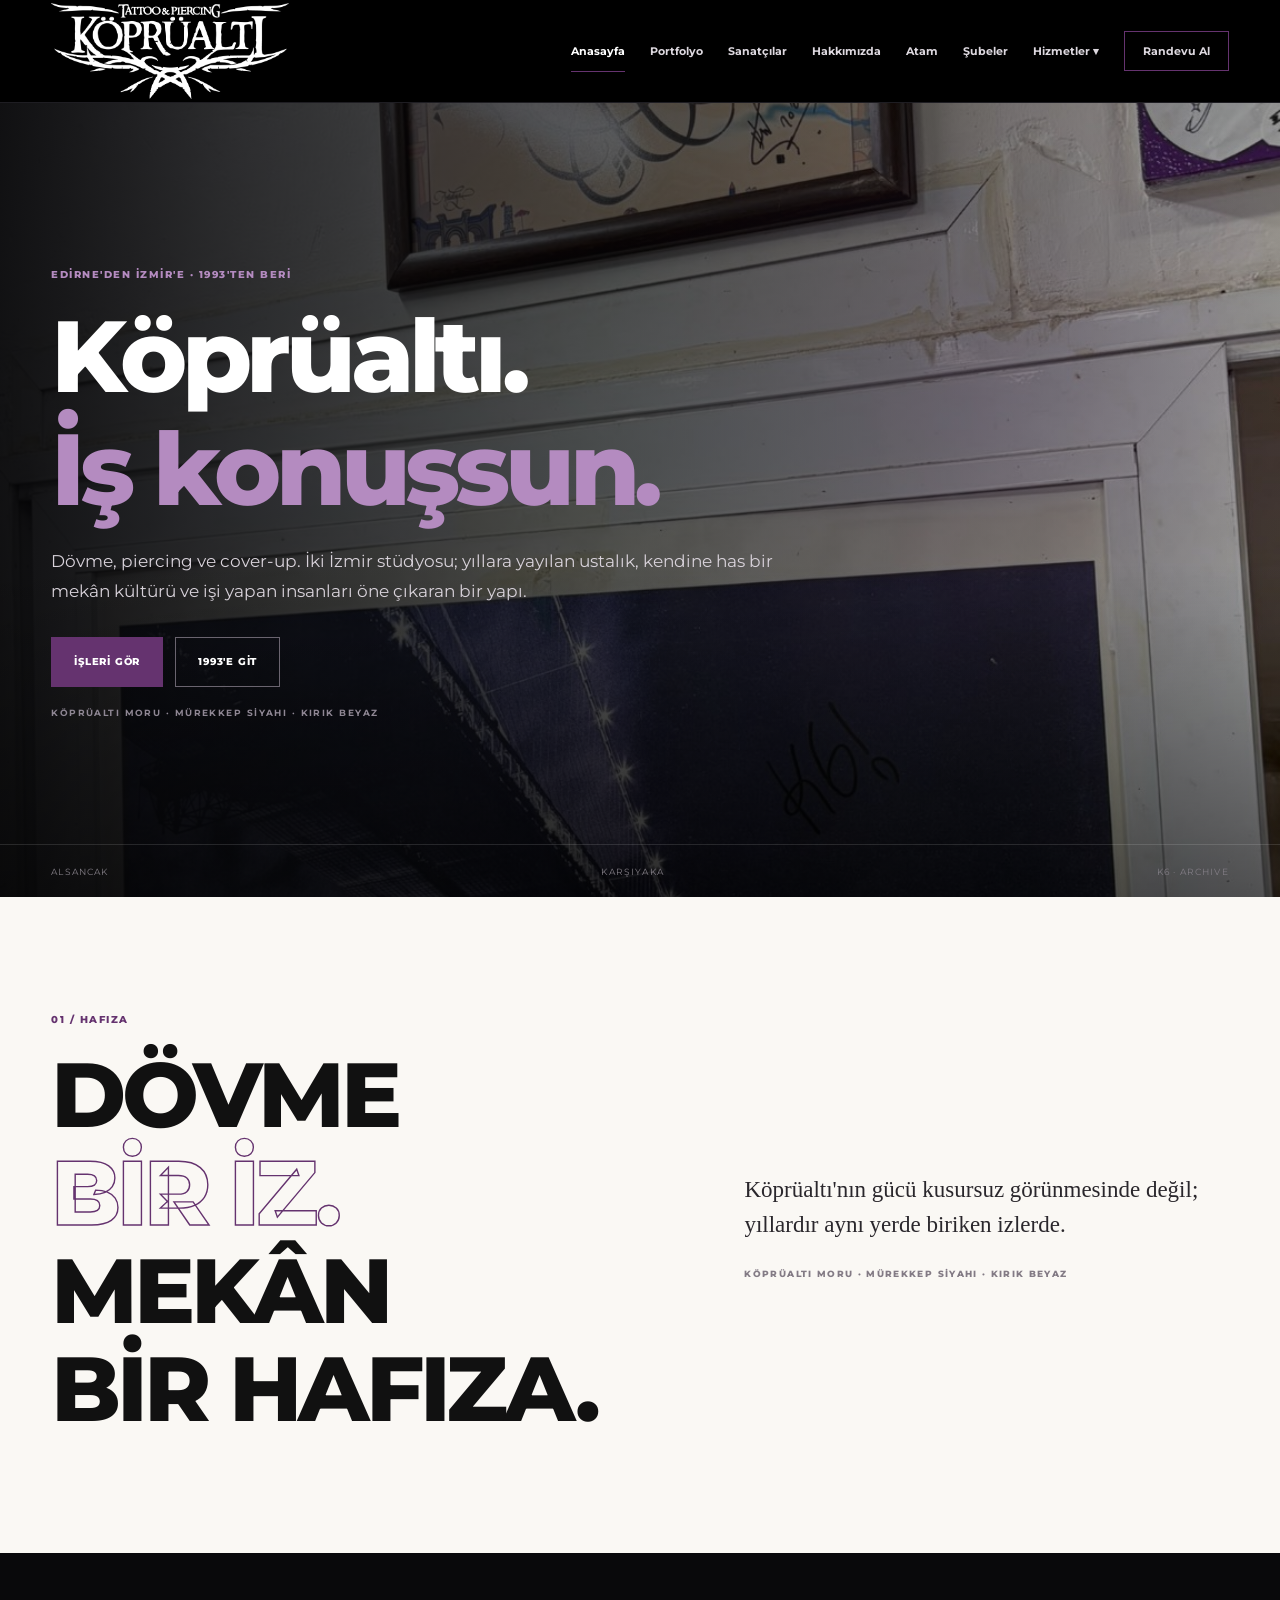
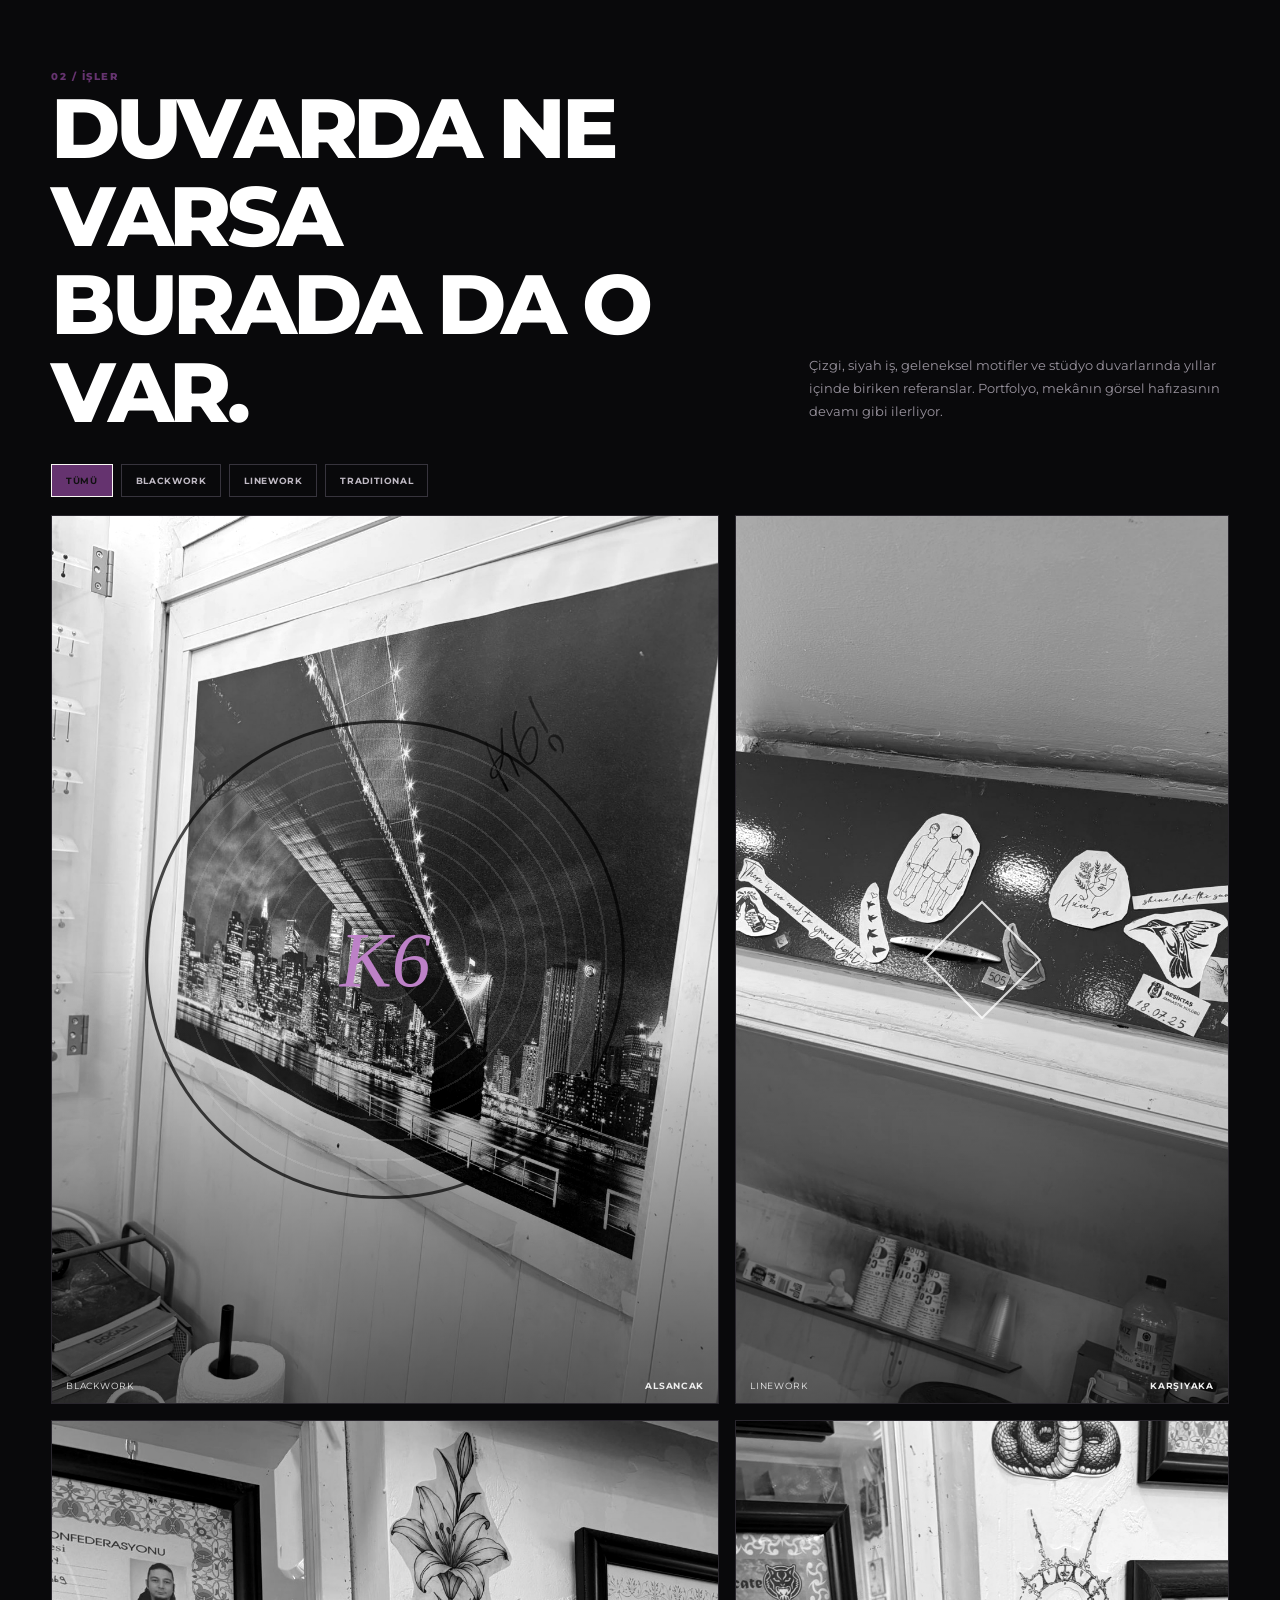
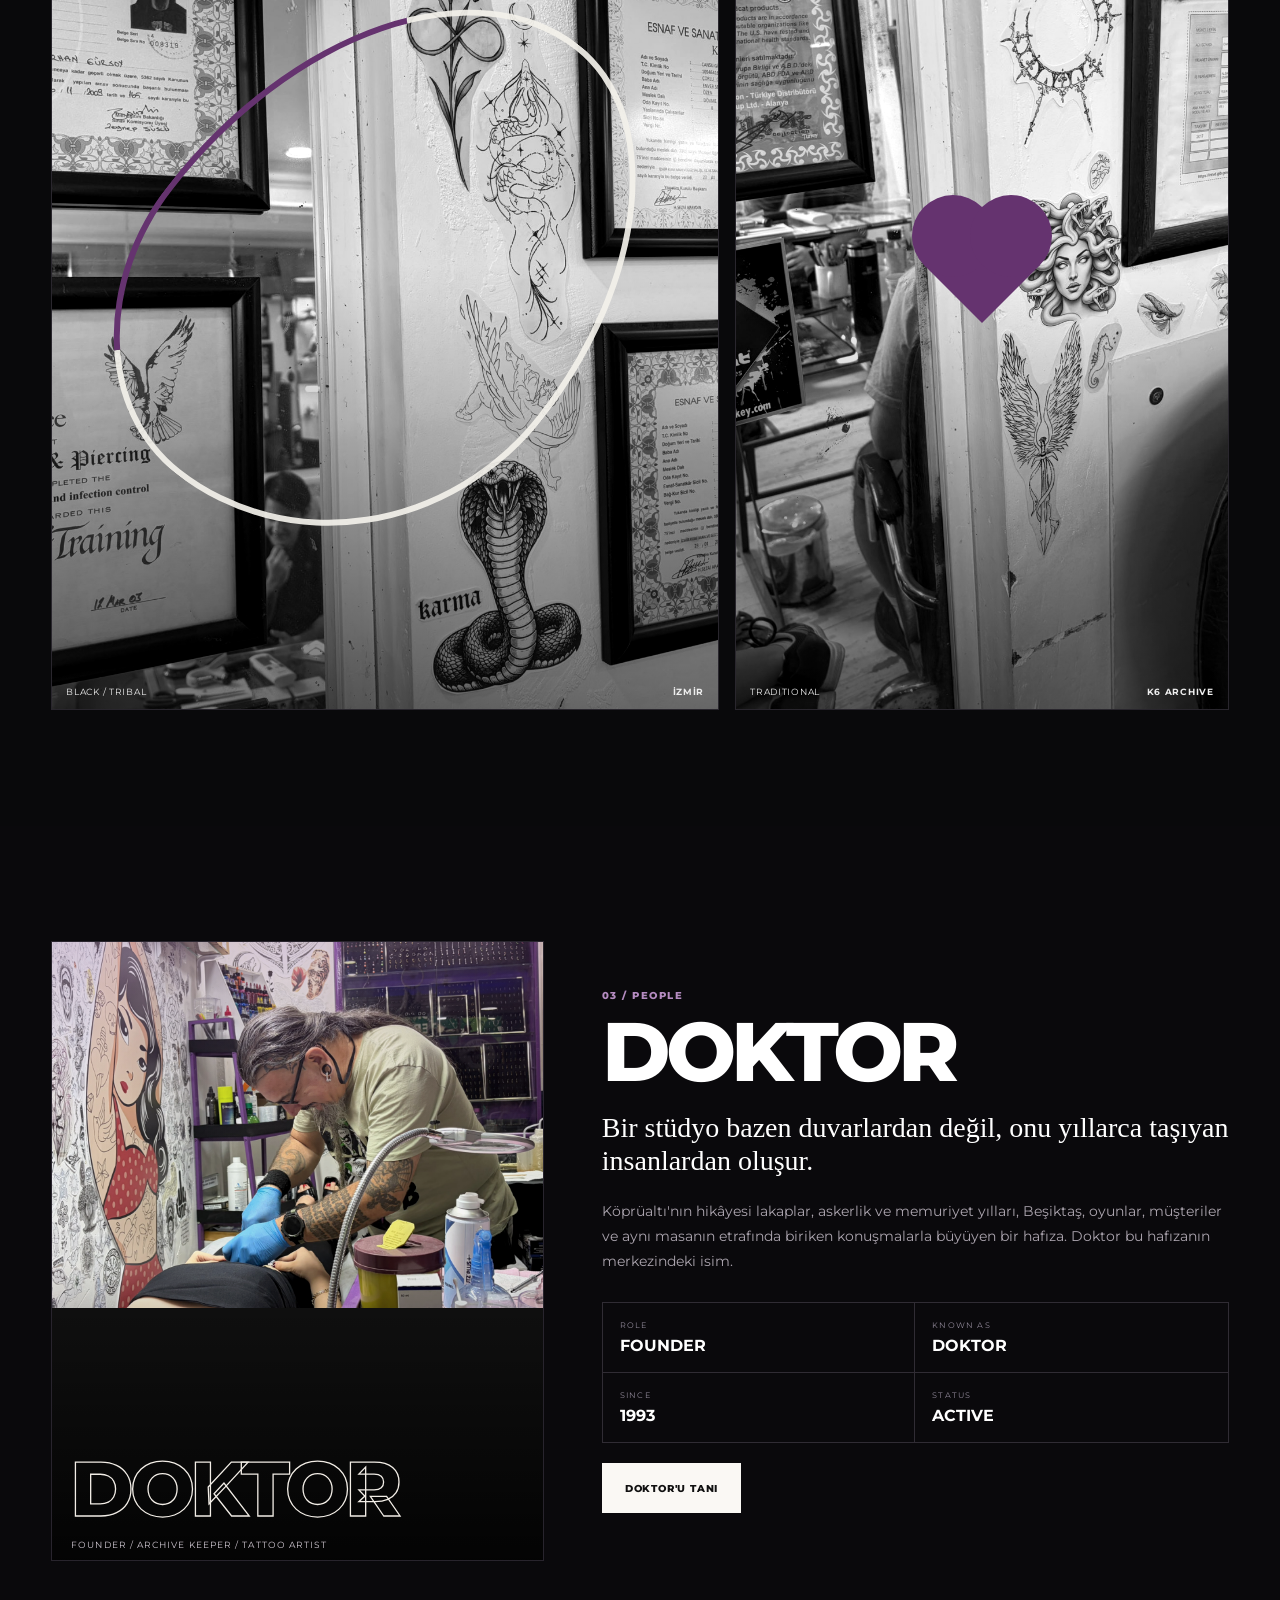
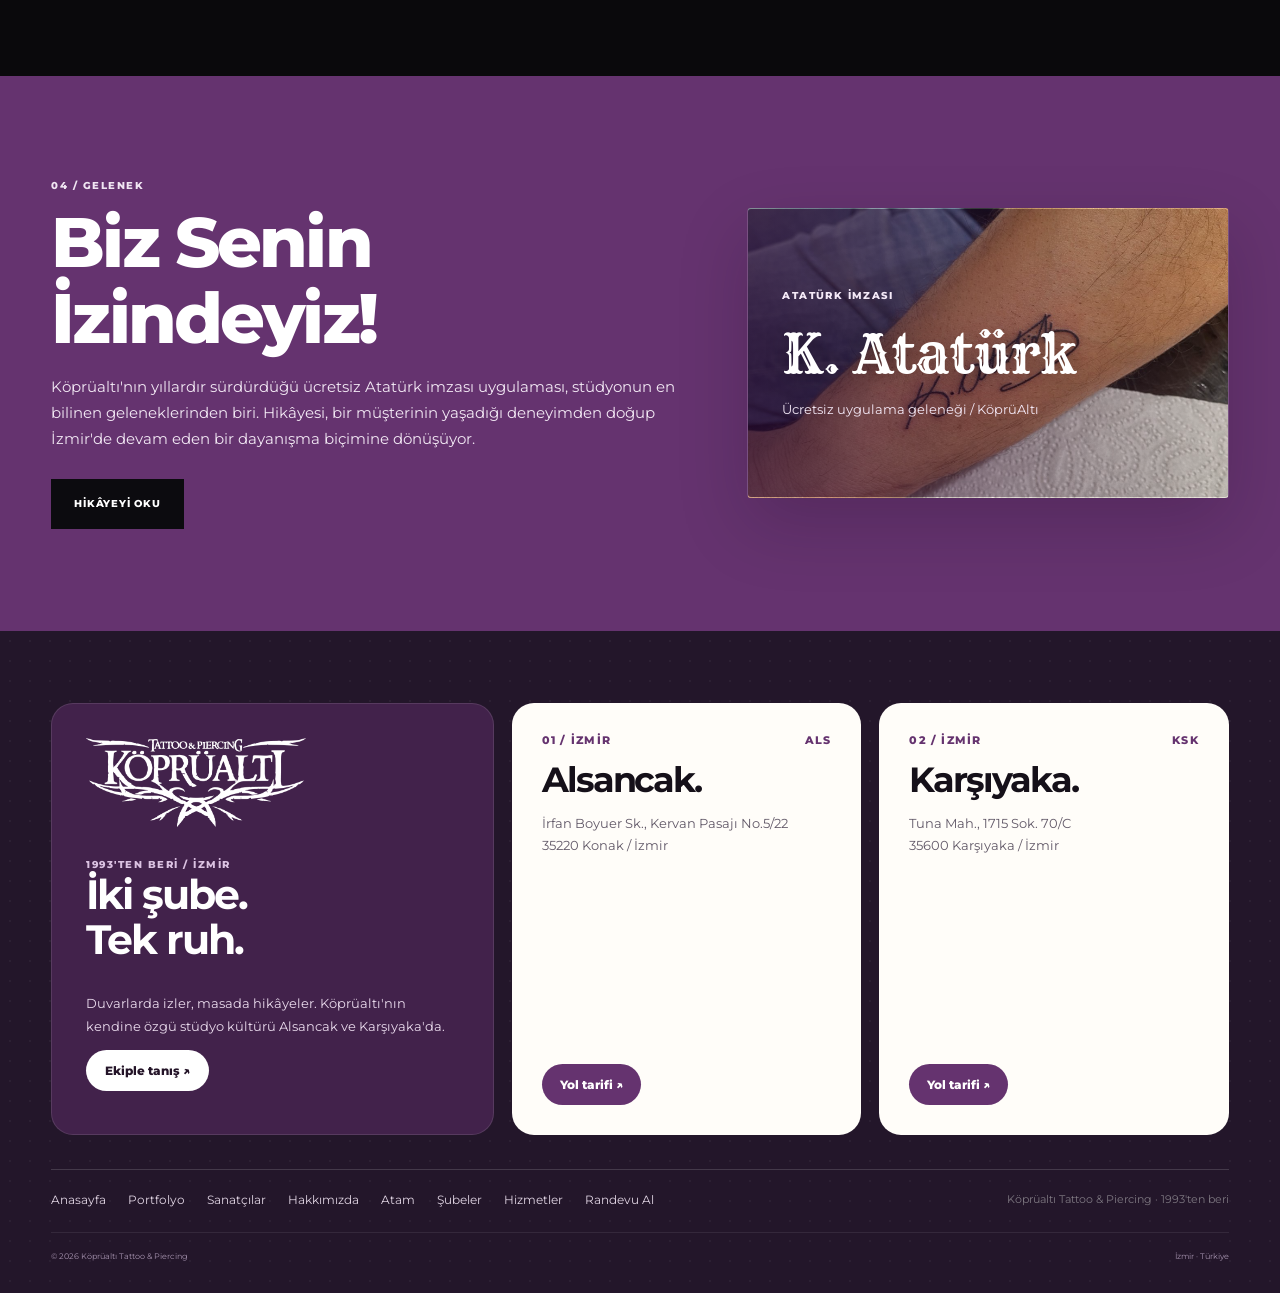
==== commit 6188e322: "design: refine index.html typography, palette and site-wide footer" ====
--- a/index.html
+++ b/index.html
@@ -1,4 +1,4 @@
-<!doctype html><html lang="tr"><head><meta charset="utf-8"><meta name="viewport" content="width=device-width,initial-scale=1"><meta name="theme-color" content="#09090b"><title>Anasayfa — Köprüaltı Tattoo & Piercing</title><link rel="preconnect" href="https://fonts.googleapis.com"><link rel="preconnect" href="https://fonts.gstatic.com" crossorigin><link href="https://fonts.googleapis.com/css2?family=Montserrat:wght@400;500;600;700;800&family=Rye&display=swap" rel="stylesheet"><link rel="stylesheet" href="css/style.css"></head><body class=""><div class="intro"><div class="logo-intro-wrap"><img src="assets/koprualti-original-logo.png" alt="KöprüAltı Tattoo & Piercing"></div></div><div class="top"></div><header class="header"><div class="container head"><a class="brand" href="index.html" aria-label="KöprüAltı ana sayfa"><span class="brand-logo-crop"><img src="assets/koprualti-original-logo.png" alt="KöprüAltı Tattoo & Piercing"></span></a><button class="mobile" type="button" aria-expanded="false">MENÜ</button><nav class="nav"><a class="active" href="index.html">Anasayfa</a><a class="" href="portfolio.html">Portfolyo</a><a class="" href="artists.html">Sanatçılar</a><a class="" href="about.html">Hakkımızda</a><a class="" href="ataturk.html">Atam</a><a class="" href="studios.html">Şubeler</a><div class="dd"><button type="button">Hizmetler ▾</button><div class="ddmenu"><a href="services.html">Tüm Hizmetler</a><a href="services.html#tattoo">Tattoo</a><a href="services.html#piercing">Piercing</a><a href="services.html#coverup">Cover-Up</a></div></div><a class="cta-link " href="appointment.html">Randevu Al</a></nav></div></header><main>
+<!doctype html><html lang="tr"><head><meta charset="utf-8"><meta name="viewport" content="width=device-width,initial-scale=1"><meta name="theme-color" content="#09090b"><title>Anasayfa — Köprüaltı Tattoo & Piercing</title><link rel="preconnect" href="https://fonts.googleapis.com"><link rel="preconnect" href="https://fonts.gstatic.com" crossorigin><link href="https://fonts.googleapis.com/css2?family=Montserrat:wght@400;500;600;700;800&family=Rye&display=swap" rel="stylesheet"><link rel="stylesheet" href="css/style.css"><link rel="stylesheet" href="css/polish-september.css"></head><body class=""><div class="intro"><div class="logo-intro-wrap"><img src="assets/koprualti-original-logo.png" alt="KöprüAltı Tattoo & Piercing"></div></div><div class="top"></div><header class="header"><div class="container head"><a class="brand" href="index.html" aria-label="KöprüAltı ana sayfa"><span class="brand-logo-crop"><img src="assets/koprualti-original-logo.png" alt="KöprüAltı Tattoo & Piercing"></span></a><button class="mobile" type="button" aria-expanded="false">MENÜ</button><nav class="nav"><a class="active" href="index.html">Anasayfa</a><a class="" href="portfolio.html">Portfolyo</a><a class="" href="artists.html">Sanatçılar</a><a class="" href="about.html">Hakkımızda</a><a class="" href="ataturk.html">Atam</a><a class="" href="studios.html">Şubeler</a><div class="dd"><button type="button">Hizmetler ▾</button><div class="ddmenu"><a href="services.html">Tüm Hizmetler</a><a href="services.html#tattoo">Tattoo</a><a href="services.html#piercing">Piercing</a><a href="services.html#coverup">Cover-Up</a></div></div><a class="cta-link " href="appointment.html">Randevu Al</a></nav></div></header><main>
 <section class="hero"><div class="container hero-in"><div class="kick">EDİRNE'DEN İZMİR'E · 1993'TEN BERİ</div><h1>Köprüaltı.<span>İş konuşsun.</span></h1><p>Dövme, piercing ve cover-up. İki İzmir stüdyosu; yıllara yayılan ustalık, kendine has bir mekân kültürü ve işi yapan insanları öne çıkaran bir yapı.</p><div class="actions"><a class="btn purple" href="portfolio.html">İşleri Gör</a><a class="btn outline" href="about.html">1993'e Git</a></div><div class="hero-note">Köprüaltı moru · mürekkep siyahı · kırık beyaz</div></div><div class="hero-meta"><div class="container"><span>ALSANCAK</span><span>KARŞIYAKA</span><span>K6 · ARCHIVE</span></div></div></section>
 
 <section class="manifest"><div class="container manifest-grid"><div class="reveal"><div class="eyebrow">01 / HAFIZA</div><h2>DÖVME<br><span class="outline-word">BİR İZ.</span><br>MEKÂN<br>BİR HAFIZA.</h2></div><div class="reveal d1"><div class="manifest-copy">Köprüaltı'nın gücü kusursuz görünmesinde değil; yıllardır aynı yerde biriken izlerde.</div><div class="manifest-note">KÖPRÜALTI MORU · MÜREKKEP SİYAHI · KIRIK BEYAZ</div></div></div></section>
@@ -7,5 +7,36 @@
 <section class="tribute"><div class="wrap tribute-grid"><div class="reveal"><div class="eyebrow" style="color:#f0e5f2">04 / GELENEK</div><h2>Biz Senin İzindeyiz!</h2><p>Köprüaltı'nın yıllardır sürdürdüğü ücretsiz Atatürk imzası uygulaması, stüdyonun en bilinen geleneklerinden biri. Hikâyesi, bir müşterinin yaşadığı deneyimden doğup İzmir'de devam eden bir dayanışma biçimine dönüşüyor.</p><div style="margin-top:26px"><a class="btn dark" href="ataturk.html">Hikâyeyi Oku</a></div></div><div class="tribute-sign tribute-sign--arm reveal d1"><small>ATATÜRK İMZASI</small><strong>K. Atatürk</strong><span>Ücretsiz uygulama geleneği / KöprüAltı</span></div></div></section>
 
 
-</main><footer class="footer"><div class="container footer-grid"><div><img class="footer-logo" src="assets/koprualti-original-logo.png" alt="KöprüAltı"><p>1993'ten bugüne dövme, piercing ve Köprüaltı'nın kendi stüdyo kültürü.</p></div><div><h4>SİTE</h4><a href="index.html">Anasayfa</a><a href="portfolio.html">Portfolyo</a><a href="artists.html">Sanatçılar</a><a href="about.html">Hakkımızda</a><a href="ataturk.html">Atam</a>
-        <a href="studios.html">Şubeler</a></div><div><h4>İLETİŞİM</h4><a href="appointment.html">Randevu Al</a><a href="studios.html">Alsancak</a><a href="studios.html">Karşıyaka</a></div></div><div class="container bottom"><span>Köprüaltı Tattoo & Piercing · Since 1993</span><span>İzmir</span></div></footer><script src="js/app.js"></script></body></html>+</main><footer class="footer footer-v2" aria-label="Site alt bilgisi">
+  <div class="container footer-v2-grid">
+    <section class="footer-brand-panel">
+      <img class="footer-logo" src="assets/koprualti-original-logo.png" alt="Köprüaltı Tattoo & Piercing">
+      <span class="eyebrow" style="color:#dbc2e2">1993'TEN BERİ / İZMİR</span>
+      <h2>İki şube.<br>Tek ruh.</h2>
+      <p>Duvarlarda izler, masada hikâyeler. Köprüaltı'nın kendine özgü stüdyo kültürü Alsancak ve Karşıyaka'da.</p>
+      <a href="artists.html">Ekiple tanış ↗</a>
+    </section>
+    <a class="footer-location" href="https://www.google.com/maps/search/?api=1&query=K%C3%B6pr%C3%BCalt%C4%B1%20Tattoo%20%26%20Piercing%2C%20%C4%B0rfan%20Boyuer%20Sk.%20Kervan%20Pasaj%C4%B1%20No.5%2F22%2C%2035220%20Konak%2F%C4%B0zmir" target="_blank" rel="noopener noreferrer" aria-label="Alsancak şubesini Google Haritalar'da aç">
+      <span class="footer-location-kicker"><span>01 / İZMİR</span><span>ALS</span></span>
+      <h3>Alsancak.</h3>
+      <p>İrfan Boyuer Sk., Kervan Pasajı No.5/22<br>35220 Konak / İzmir</p>
+      <span class="footer-location-action">Yol tarifi ↗</span>
+    </a>
+    <a class="footer-location" href="https://www.google.com/maps/search/?api=1&query=K%C3%B6pr%C3%BCalt%C4%B1%20Tattoo%2C%20Tuna%2C%201715%20Sok%2070%2FC%2C%2035600%20Kar%C5%9F%C4%B1yaka%2F%C4%B0zmir" target="_blank" rel="noopener noreferrer" aria-label="Karşıyaka şubesini Google Haritalar'da aç">
+      <span class="footer-location-kicker"><span>02 / İZMİR</span><span>KSK</span></span>
+      <h3>Karşıyaka.</h3>
+      <p>Tuna Mah., 1715 Sok. 70/C<br>35600 Karşıyaka / İzmir</p>
+      <span class="footer-location-action">Yol tarifi ↗</span>
+    </a>
+  </div>
+  <div class="container footer-v2-lower">
+    <nav class="footer-v2-links" aria-label="Alt menü">
+      <a href="index.html">Anasayfa</a><a href="portfolio.html">Portfolyo</a>
+      <a href="artists.html">Sanatçılar</a><a href="about.html">Hakkımızda</a>
+      <a href="ataturk.html">Atam</a><a href="studios.html">Şubeler</a>
+      <a href="services.html">Hizmetler</a><a href="appointment.html">Randevu Al</a>
+    </nav>
+    <p class="footer-v2-note">Köprüaltı Tattoo & Piercing · 1993'ten beri</p>
+  </div>
+  <div class="container bottom"><span>© 2026 Köprüaltı Tattoo & Piercing</span><span>İzmir · Türkiye</span></div>
+</footer><script src="js/app.js"></script></body></html>
--- a/css/polish-september.css
+++ b/css/polish-september.css
@@ -0,0 +1,316 @@
+
+/*
+  Köprüaltı — September 2026 design polish
+  Shared fixes are isolated from the archived prototype stylesheet.
+  Primary dark brand purple: #65336f. Light purple is reserved for readable text
+  on ink-dark backgrounds rather than introducing another hue.
+*/
+:root {
+  --purple: #65336f;
+  --purple-2: #65336f;
+  --purple-deep: #321a38;
+  --purple-light: #b48bc0;
+  --ink: #0b0a0d;
+  --paper: #f5f0e9;
+}
+/* The stray 4px line used to sit above every page header. */
+.top { display: none !important; }
+.eyebrow, .kick, .crumb { line-height: 1.55; letter-spacing: .15em; }
+.hero .kick, .pagehero .crumb, .pagehero .eyebrow,
+.doctor-info .eyebrow, .artist-copy .eyebrow,
+.services-page .eyebrow, .ataturk-page .eyebrow {
+  color: var(--purple-light);
+}
+.manifest .eyebrow, .archive .eyebrow, .studios-page .eyebrow,
+.portfolio-section .eyebrow { color: var(--purple); }
+
+/* Editorial headings need actual line boxes: original 0.80–0.88 line-height
+   made Turkish dotted capitals collide with adjacent lines. */
+.hero h1, .manifest h2, .work-head h2, .archive-title,
+.appointment-copy h1, .tribute h2, .identity h1,
+.pagehero h1, .artist-works-head h2, .section-head h2 {
+  text-wrap: balance;
+  overflow-wrap: normal;
+  letter-spacing: -.052em;
+}
+.hero h1 {
+  max-width: 1120px;
+  font-size: clamp(58px, 7.9vw, 133px);
+  line-height: 1.04;
+  margin: 20px 0 26px;
+}
+.hero h1 span {
+  margin-top: .08em;
+  color: var(--purple-light);
+}
+.hero-in { padding-top: clamp(88px, 9vw, 126px); padding-bottom: 130px; }
+.manifest-grid { align-items: center; gap: clamp(36px, 6vw, 88px); }
+.manifest h2 {
+  font-size: clamp(58px, 7.1vw, 114px);
+  line-height: 1.08;
+  letter-spacing: -.045em;
+  margin-top: 18px;
+}
+.manifest h2 .outline-word {
+  -webkit-text-stroke: 1.4px var(--purple);
+  text-stroke: 1.4px var(--purple);
+}
+.manifest-copy { margin: 0; }
+.archive-title {
+  font-size: clamp(66px, 8.8vw, 135px);
+  line-height: 1.06;
+  letter-spacing: -.055em;
+  overflow-wrap: anywhere;
+}
+.archive-head { gap: 36px; }
+.archive-intro { margin-top: 26px; }
+.work-head h2 { font-size: clamp(54px, 6.6vw, 98px); line-height: 1.04; }
+.tribute { background: var(--purple); }
+.tribute h2 { line-height: 1.08; letter-spacing: -.04em; }
+.tribute-sign--arm { border-radius: 4px; }
+
+/* Give page labels and titles dedicated vertical space; no overlayed crumbs. */
+.pagehero { padding: clamp(72px, 8vw, 108px) 0 clamp(68px, 7vw, 96px); }
+.pagehero .crumb { display: block; margin-bottom: 22px; }
+.pagehero .eyebrow { display: block; margin-bottom: 22px; }
+.pagehero h1 {
+  margin: 0 0 24px;
+  font-size: clamp(49px, 6vw, 88px);
+  line-height: 1.08;
+  letter-spacing: -.05em;
+}
+.pagehero p { font-size: 15px; line-height: 1.9; }
+.studios-map-page { padding-top: 14px; }
+.archive { background: #eee9e1; }
+.archive-stamp { border-color: var(--purple); color: var(--purple); }
+
+/* A single dark-purple family for buttons, labels, links and pale layouts. */
+.btn.purple, .filterbar .active, .steps i.active { background: var(--purple); }
+.nav > a:after, .dd > button:after { background: var(--purple); }
+.artist-card a { color: var(--purple-light); }
+.artist-sheet .eyebrow, .artist-mono, .artist-mini-letter,
+.artist-sheet-inner .eyebrow, .artist-planner .eyebrow { color: var(--purple); }
+.service-trigger .arrow { color: var(--purple-light); }
+
+/* Service explanations: real image panels rather than empty gradients. */
+.service-detail { align-items: start; }
+.service-row.open .service-detail { max-height: 1100px; }
+.service-visual {
+  position: relative;
+  display: block;
+  min-height: 260px;
+  height: 340px;
+  margin: 0;
+  border: 1px solid #35303a;
+  background: #18131b;
+  overflow: hidden;
+}
+.service-visual img {
+  width: 100%;
+  height: 100%;
+  object-fit: cover;
+  object-position: center;
+  filter: grayscale(1) contrast(1.09);
+  transition: transform .4s ease, filter .4s ease;
+}
+.service-row:hover .service-visual img {
+  filter: grayscale(.45) contrast(1.06);
+  transform: scale(1.025);
+}
+.service-visual figcaption {
+  position: absolute;
+  bottom: 0;
+  left: 0;
+  right: 0;
+  padding: 26px 14px 12px;
+  color: #fff;
+  font-size: 10px;
+  font-weight: 700;
+  letter-spacing: .08em;
+  background: linear-gradient(transparent, rgba(0,0,0,.78));
+}
+.service-copy h3 { line-height: 1.15; }
+
+/* Appointment: a composed split panel, not a full-height purple rectangle. */
+.appointment-page-v2 {
+  min-height: calc(100vh - 100px);
+  padding: clamp(58px, 6.5vw, 98px) 0 clamp(78px, 8vw, 120px);
+  background: linear-gradient(180deg, #f5f0e9 0%, #eee7df 49%, #131015 49%, #131015 100%);
+}
+.appointment-accent { display: none; }
+.appointment-shell {
+  background: #44254d;
+  border: 1px solid #5b3362;
+  border-radius: 25px;
+  padding: clamp(28px, 4.5vw, 62px);
+  box-shadow: 0 24px 68px rgba(12,5,14,.20);
+}
+.appointment-shell:before, .appointment-shell:after { display: none; }
+.appointment-page-v2 .appointment-wrap {
+  width: 100%;
+  grid-template-columns: minmax(0, .83fr) minmax(0, 1.17fr);
+  gap: clamp(28px, 4vw, 60px);
+  align-items: center;
+}
+.appointment-page-v2 .appointment-copy h1 {
+  margin: 16px 0 26px;
+  font-size: clamp(58px, 5.25vw, 96px);
+  line-height: 1.06;
+  letter-spacing: -.045em;
+}
+.appointment-page-v2 .appointment-copy h1 br { display: none; }
+.appointment-page-v2 .appointment-copy .white-line,
+.appointment-page-v2 .appointment-copy .violet-line { display: block; margin: 0 0 .05em; }
+.appointment-page-v2 .appointment-copy .violet-line { color: #c29bce; }
+.appointment-page-v2 .appointment-copy p { max-width: 450px; font-size: 14px; }
+.appointment-page-v2 .form {
+  border: none;
+  border-radius: 16px;
+  background: #fffdf9;
+  padding: clamp(25px, 3vw, 42px);
+  box-shadow: 0 24px 68px rgba(19,8,22,.18);
+}
+.form h3 { line-height: 1.28; }
+.choice, .field input, .field select, .field textarea { border-radius: 8px; }
+.choice.active, .choice:hover { background: #f3ecf5; border-color: var(--purple); }
+.appointment-page-v2 .steps i.active { background: #c29bce; }
+
+/* Kantin-inspired footer composition, reinterpreted in Köprüaltı colours. */
+.footer-v2 {
+  background-color: #23162a;
+  background-image: radial-gradient(rgba(255,255,255,.045) 1px, transparent 1px);
+  background-size: 20px 20px;
+  border-top: 0;
+  padding: 72px 0 32px;
+  color: #fff;
+}
+.footer-v2-grid {
+  display: grid;
+  grid-template-columns: minmax(0,1.14fr) repeat(2,minmax(0, .9fr));
+  gap: 18px;
+  align-items: stretch;
+}
+.footer-brand-panel {
+  display: flex;
+  flex-direction: column;
+  background: #42224b;
+  padding: 34px;
+  border: 1px solid rgba(255,255,255,.11);
+  border-radius: 22px;
+}
+.footer-brand-panel .footer-logo {
+  width: min(220px, 88%);
+  height: auto;
+  object-fit: contain;
+  margin-bottom: 30px;
+}
+.footer-brand-panel h2 {
+  margin: 0 0 18px;
+  font-size: clamp(36px, 3.2vw, 56px);
+  line-height: 1.09;
+  letter-spacing: -.05em;
+}
+.footer-brand-panel p { font-size: 13px; color: #eadbed; line-height: 1.7; }
+.footer-v2 .footer-brand-panel a {
+  align-self: flex-start;
+  margin-top: auto;
+  color: #241428;
+  background: #fff;
+  border-radius: 100px;
+  padding: 13px 19px;
+  font-size: 12px;
+  font-weight: 800;
+}
+.footer-location {
+  display: flex !important;
+  flex-direction: column;
+  gap: 12px;
+  min-height: 350px;
+  padding: 30px !important;
+  margin: 0 !important;
+  background: #fffdf9;
+  color: #151019 !important;
+  border-radius: 22px;
+  transition: transform .22s ease, box-shadow .22s ease;
+}
+.footer-location:hover { transform: translateY(-5px); box-shadow: 0 20px 40px rgba(0,0,0,.19); }
+.footer-location-kicker {
+  display: flex;
+  align-items: center;
+  justify-content: space-between;
+  color: var(--purple);
+  font-size: 11px;
+  font-weight: 800;
+  letter-spacing: .11em;
+}
+.footer-location h3 {
+  margin: 2px 0 0;
+  font-size: clamp(27px, 2.7vw, 40px);
+  line-height: 1.12;
+  letter-spacing: -.06em;
+}
+.footer-location p { font-size: 13px; color: #625968; line-height: 1.7; margin: 0; }
+.footer-location-action {
+  margin-top: auto;
+  align-self: flex-start;
+  display: inline-flex;
+  gap: 8px;
+  align-items: center;
+  border-radius: 99px;
+  color: #fff;
+  background: var(--purple);
+  padding: 13px 18px;
+  font-size: 12px;
+  font-weight: 800;
+}
+.footer-v2-lower {
+  display: flex;
+  justify-content: space-between;
+  gap: 28px;
+  align-items: center;
+  margin-top: 34px;
+  padding: 20px 0;
+  border-top: 1px solid rgba(255,255,255,.15);
+}
+.footer-v2-links { display:flex; flex-wrap:wrap; gap:10px 22px; }
+.footer-v2-links a { display:inline-block; margin:0; color:#e0d4e3; font-size:12px; }
+.footer-v2-note { margin:0; color:#bfb0c5; font-size:11px; text-align:right; }
+.footer-v2 .bottom { margin-top: 4px; padding-top: 18px; border-top:1px solid rgba(255,255,255,.08); color:#a794b0; }
+
+/* Breakpoint checks: Turkish accents and big words stay clear and uncut. */
+@media (max-width: 1120px) {
+  .manifest-grid { gap: 38px; }
+  .manifest h2 { font-size: clamp(54px, 8.4vw, 90px); }
+  .hero h1 { font-size: clamp(58px, 8vw, 96px); }
+  .footer-v2-grid { grid-template-columns: 1fr 1fr; }
+  .footer-brand-panel { grid-column: 1/-1; min-height: 300px; }
+  .appointment-page-v2 .appointment-wrap { grid-template-columns: 1fr; }
+  .appointment-page-v2 .appointment-copy h1 { font-size: clamp(58px, 8vw, 100px); }
+}
+@media (max-width: 760px) {
+  .hero h1 { font-size: clamp(45px, 11.2vw, 72px); line-height: 1.07; letter-spacing: -.055em; }
+  .hero-in { padding-top: 78px; padding-bottom: 108px; }
+  .manifest h2 { font-size: clamp(45px, 10.5vw, 76px); line-height: 1.1; }
+  .manifest-copy { font-size: 19px; }
+  .work-head h2 { font-size: clamp(45px, 10vw, 72px); }
+  .archive-title { font-size: clamp(60px, 11vw, 92px); line-height: 1.1; }
+  .pagehero .crumb { margin-bottom: 16px; }
+  .pagehero .eyebrow { margin-bottom: 16px; }
+  .pagehero h1 { font-size: clamp(43px, 9.5vw, 72px); line-height: 1.13; }
+  .service-row.open .service-detail { max-height: 1600px; }
+  .service-visual { height: 300px; }
+  .appointment-page-v2 { background: #18121b; padding: 38px 0 80px; }
+  .appointment-shell { border-radius: 18px; padding: 28px 20px; }
+  .appointment-page-v2 .appointment-copy h1 { font-size: clamp(52px, 10.2vw, 78px); }
+  .footer-v2-grid { grid-template-columns: 1fr; }
+  .footer-brand-panel { grid-column: auto; min-height: 300px; }
+  .footer-location { min-height: 300px; }
+  .footer-v2-lower { flex-direction: column; align-items: flex-start; }
+  .footer-v2-note { text-align: left; }
+}
+@media (max-width: 420px) {
+  .hero h1 { font-size: clamp(40px, 10.8vw, 54px); }
+  .manifest h2 { font-size: clamp(39px, 9.6vw, 53px); }
+  .archive-title { font-size: 54px; }
+  .appointment-page-v2 .appointment-copy h1 { font-size: 49px; }
+}
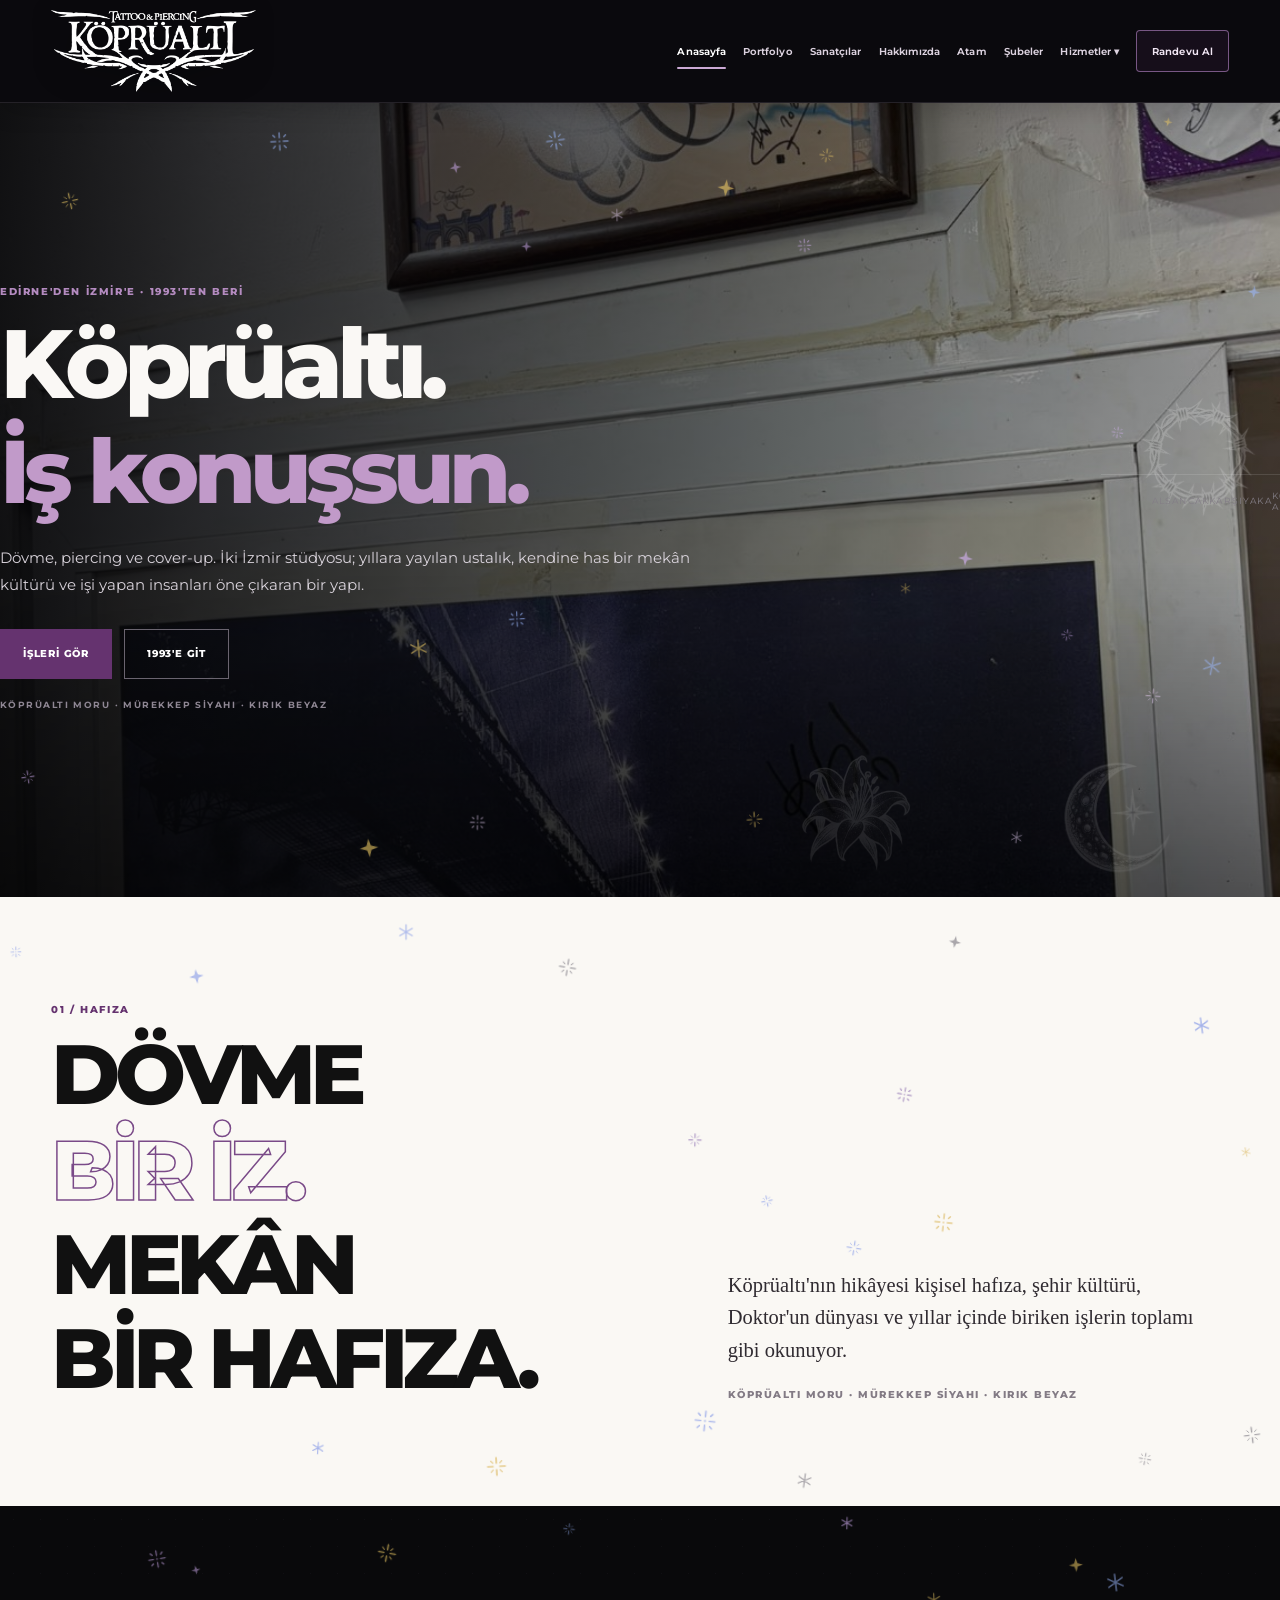
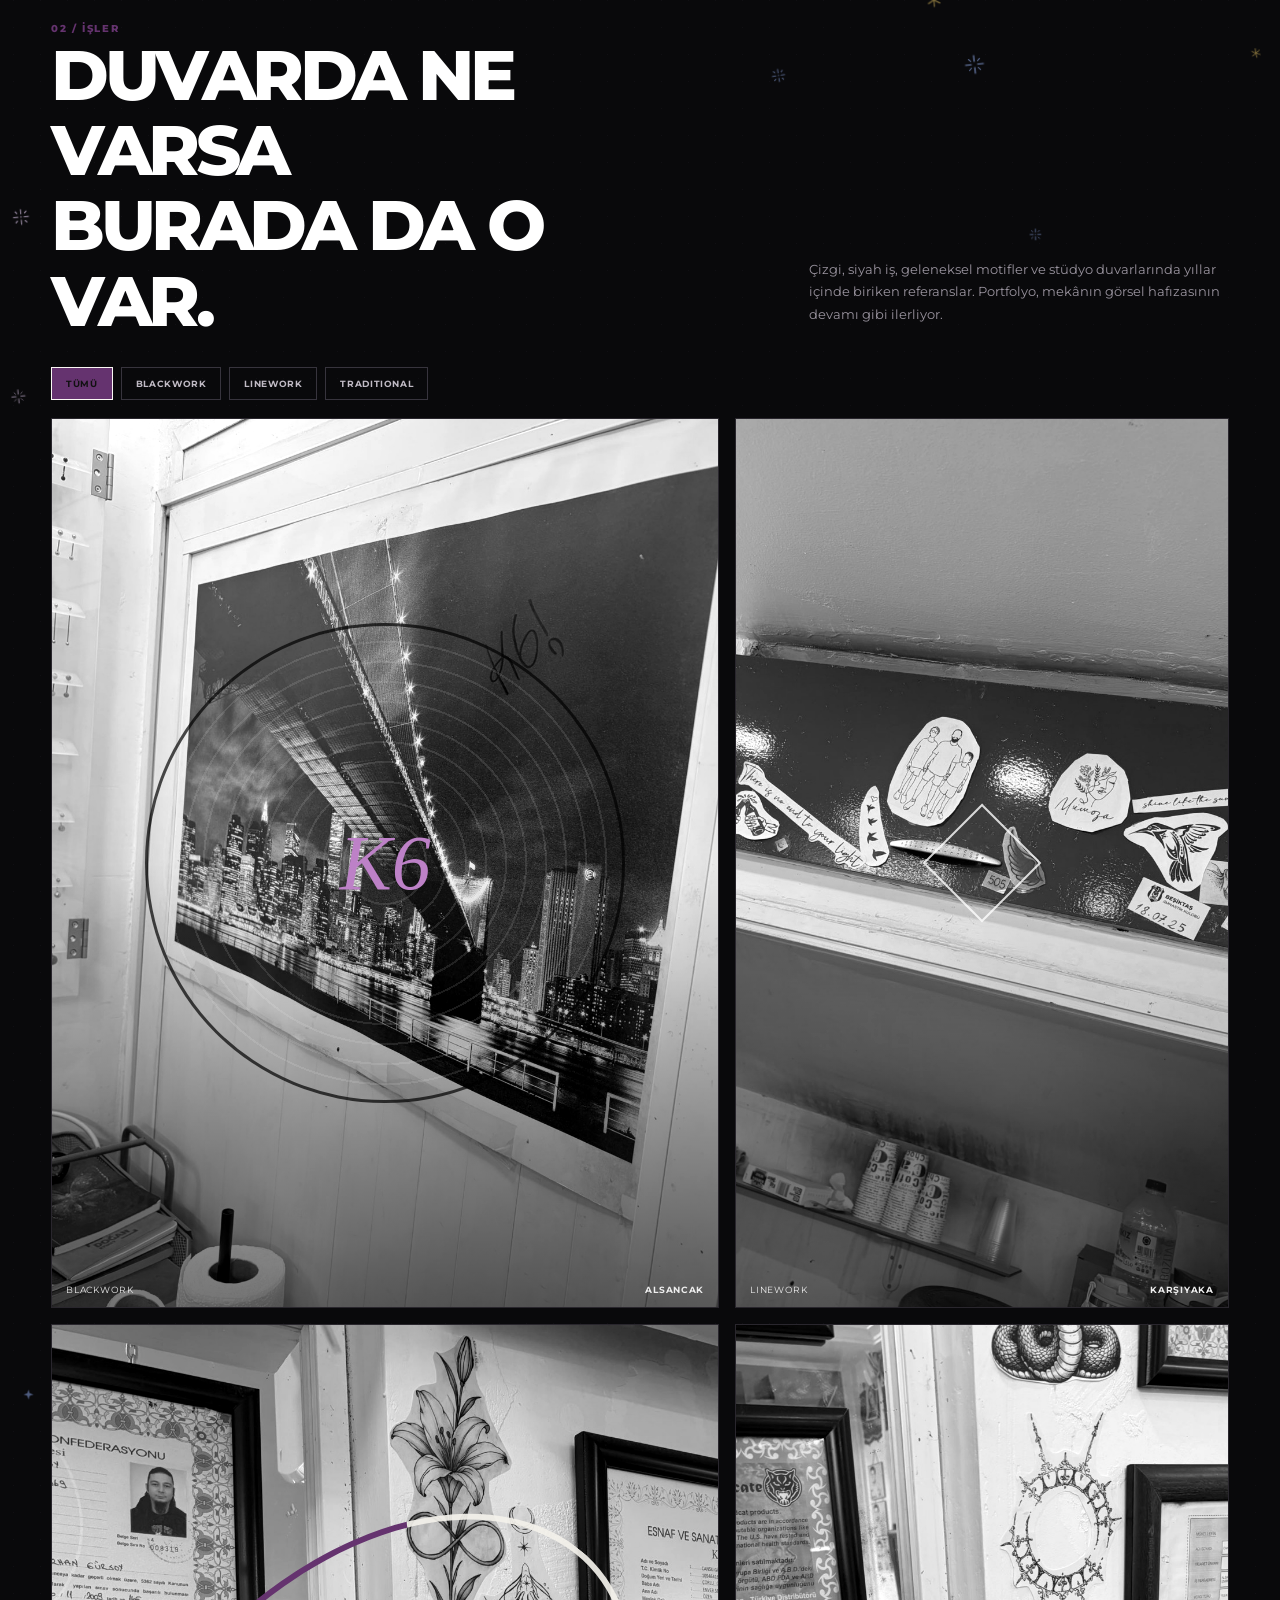
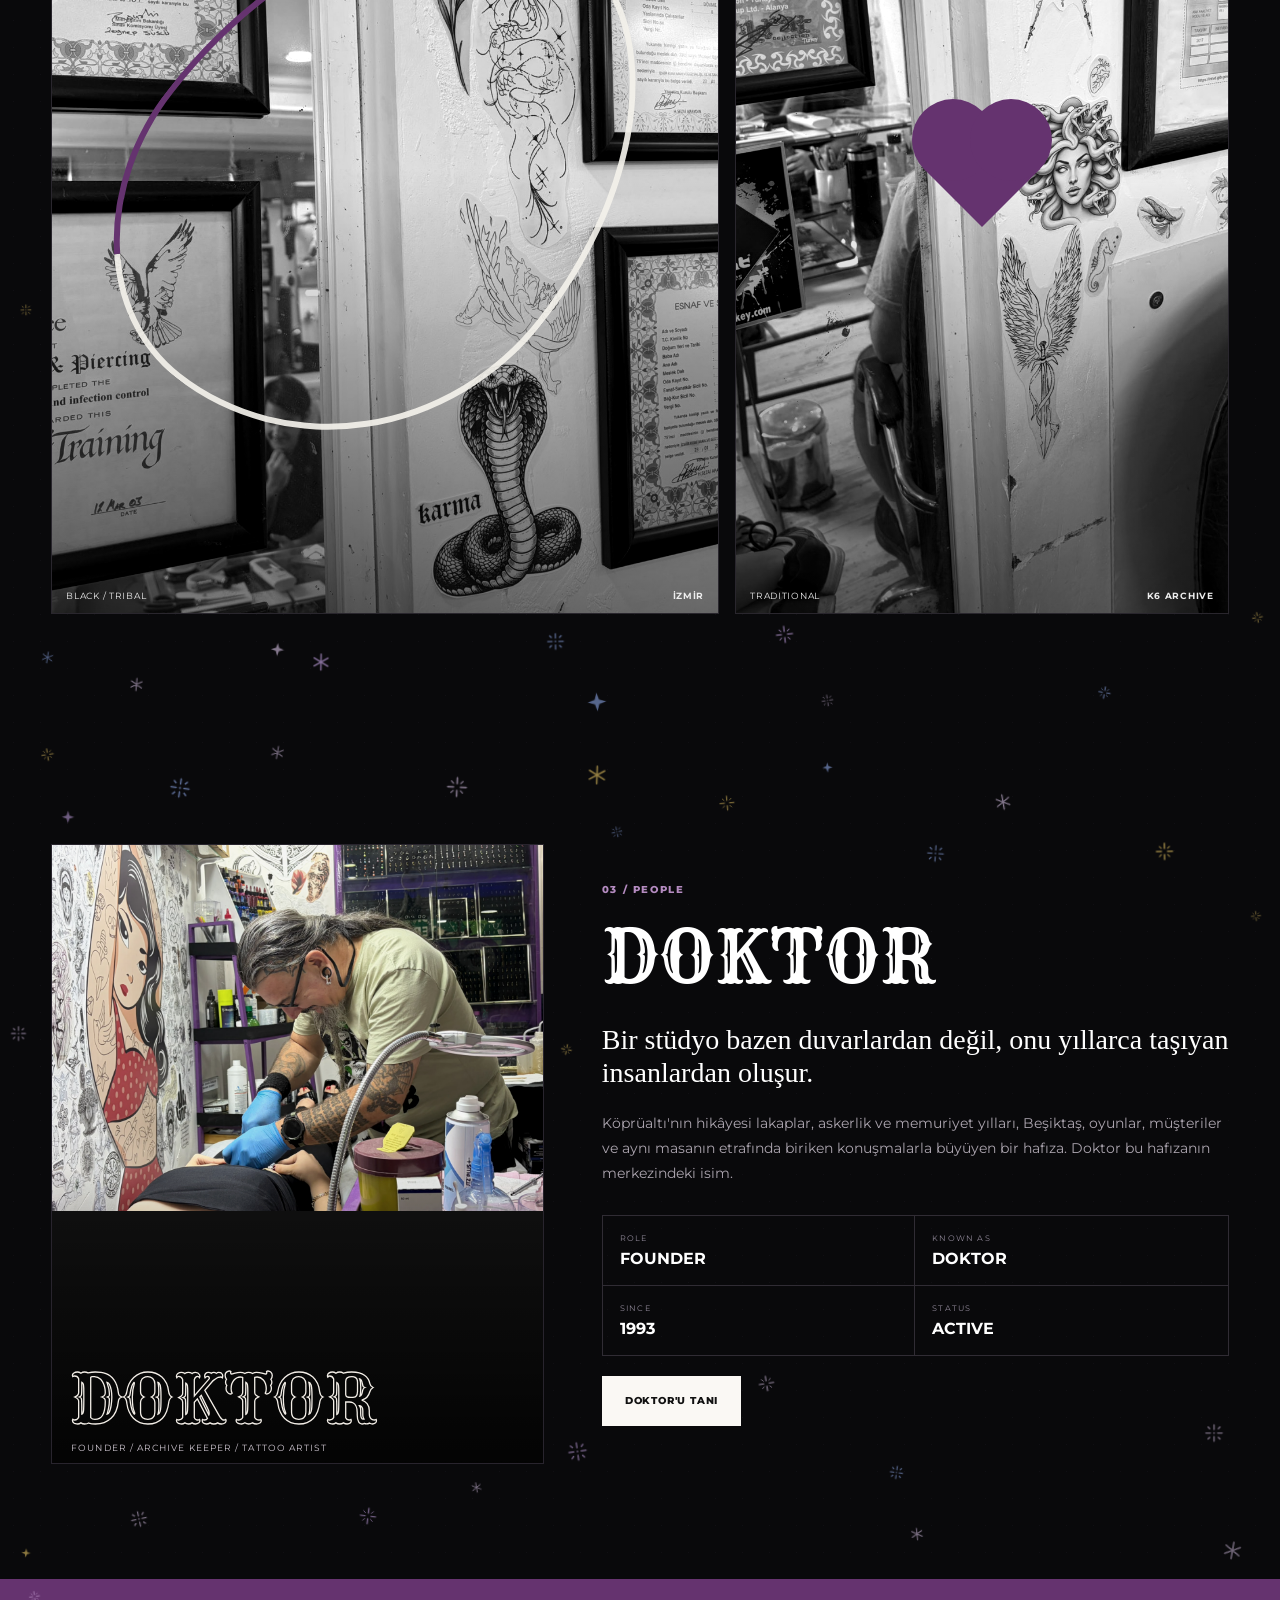
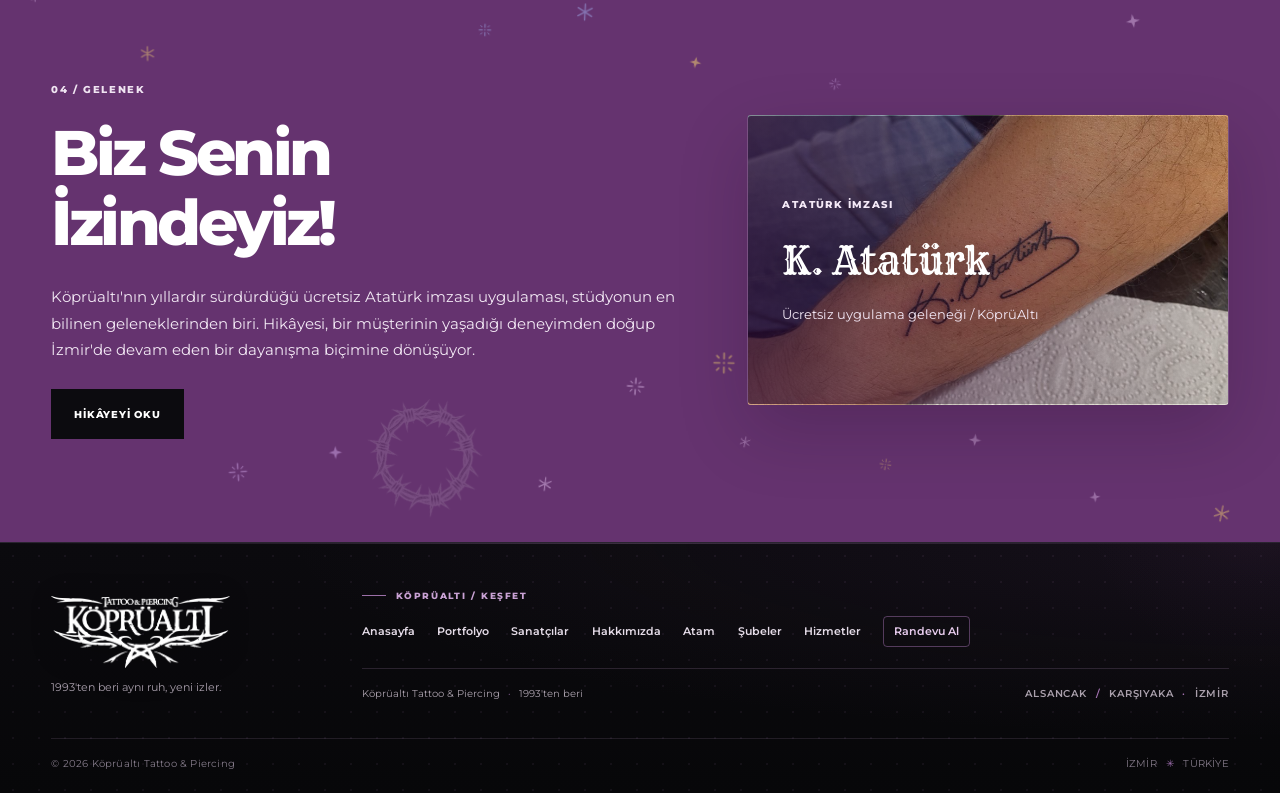
==== commit ce02bb21: "feat: Koprualti Tattoo v53 design update" ====
--- a/index.html
+++ b/index.html
@@ -1,42 +1,40 @@
-<!doctype html><html lang="tr"><head><meta charset="utf-8"><meta name="viewport" content="width=device-width,initial-scale=1"><meta name="theme-color" content="#09090b"><title>Anasayfa — Köprüaltı Tattoo & Piercing</title><link rel="preconnect" href="https://fonts.googleapis.com"><link rel="preconnect" href="https://fonts.gstatic.com" crossorigin><link href="https://fonts.googleapis.com/css2?family=Montserrat:wght@400;500;600;700;800&family=Rye&display=swap" rel="stylesheet"><link rel="stylesheet" href="css/style.css"><link rel="stylesheet" href="css/polish-september.css"></head><body class=""><div class="intro"><div class="logo-intro-wrap"><img src="assets/koprualti-original-logo.png" alt="KöprüAltı Tattoo & Piercing"></div></div><div class="top"></div><header class="header"><div class="container head"><a class="brand" href="index.html" aria-label="KöprüAltı ana sayfa"><span class="brand-logo-crop"><img src="assets/koprualti-original-logo.png" alt="KöprüAltı Tattoo & Piercing"></span></a><button class="mobile" type="button" aria-expanded="false">MENÜ</button><nav class="nav"><a class="active" href="index.html">Anasayfa</a><a class="" href="portfolio.html">Portfolyo</a><a class="" href="artists.html">Sanatçılar</a><a class="" href="about.html">Hakkımızda</a><a class="" href="ataturk.html">Atam</a><a class="" href="studios.html">Şubeler</a><div class="dd"><button type="button">Hizmetler ▾</button><div class="ddmenu"><a href="services.html">Tüm Hizmetler</a><a href="services.html#tattoo">Tattoo</a><a href="services.html#piercing">Piercing</a><a href="services.html#coverup">Cover-Up</a></div></div><a class="cta-link " href="appointment.html">Randevu Al</a></nav></div></header><main>
-<section class="hero"><div class="container hero-in"><div class="kick">EDİRNE'DEN İZMİR'E · 1993'TEN BERİ</div><h1>Köprüaltı.<span>İş konuşsun.</span></h1><p>Dövme, piercing ve cover-up. İki İzmir stüdyosu; yıllara yayılan ustalık, kendine has bir mekân kültürü ve işi yapan insanları öne çıkaran bir yapı.</p><div class="actions"><a class="btn purple" href="portfolio.html">İşleri Gör</a><a class="btn outline" href="about.html">1993'e Git</a></div><div class="hero-note">Köprüaltı moru · mürekkep siyahı · kırık beyaz</div></div><div class="hero-meta"><div class="container"><span>ALSANCAK</span><span>KARŞIYAKA</span><span>K6 · ARCHIVE</span></div></div></section>
+<!doctype html><html lang="tr"><head><meta charset="utf-8"><meta name="viewport" content="width=device-width,initial-scale=1"><meta name="theme-color" content="#09090b"><title>Anasayfa — Köprüaltı Tattoo & Piercing</title><link rel="preconnect" href="https://fonts.googleapis.com"><link rel="preconnect" href="https://fonts.gstatic.com" crossorigin><link href="https://fonts.googleapis.com/css2?family=Montserrat:wght@400;500;600;700;800&family=Rye&display=swap" rel="stylesheet"><link rel="stylesheet" href="css/style.css"><link rel="stylesheet" href="css/polish-september.css"><link rel="stylesheet" href="css/design-v33.css"><link rel="stylesheet" href="css/footer-v37.css"><link rel="stylesheet" href="css/header-v38.css"><link rel="stylesheet" href="css/ambient-v40.css"><link rel="stylesheet" href="css/tipografi-v44.css"><link rel="stylesheet" href="css/fix-v45.css">
+<link rel="stylesheet" href="css/doodles-v50.css"></head><body class=""><div class="intro"><div class="logo-intro-wrap"><img src="assets/koprualti-original-logo.png" alt="KöprüAltı Tattoo & Piercing"></div></div><div class="top"></div><header class="header header-v38"><div class="container head"><a class="brand" href="index.html" aria-label="KöprüAltı ana sayfa"><span class="brand-logo-crop"><img src="assets/koprualti-original-logo.png" alt="KöprüAltı Tattoo & Piercing"></span></a><button class="mobile" type="button" aria-expanded="false" aria-controls="site-main-nav">MENÜ</button><nav class="nav" id="site-main-nav" aria-label="Ana menü"><a class="active" href="index.html">Anasayfa</a><a class="" href="portfolio.html">Portfolyo</a><a class="" href="artists.html">Sanatçılar</a><a class="" href="about.html">Hakkımızda</a><a class="" href="ataturk.html">Atam</a><a class="" href="studios.html">Şubeler</a><div class="dd"><button type="button" aria-expanded="false" aria-haspopup="true">Hizmetler ▾</button><div class="ddmenu"><a href="services.html">Tüm Hizmetler</a><a href="services.html#tattoo">Tattoo</a><a href="services.html#piercing">Piercing</a><a href="services.html#coverup">Cover-Up</a></div></div><a class="cta-link " href="appointment.html">Randevu Al</a></nav></div></header><main>
+<section class="hero"><div class="container hero-in"><div class="kick">EDİRNE'DEN İZMİR'E · 1993'TEN BERİ</div><h1><span class="hero-brand">Köprüaltı.</span><span class="hero-statement">İş konuşsun.</span></h1><p>Dövme, piercing ve cover-up. İki İzmir stüdyosu; yıllara yayılan ustalık, kendine has bir mekân kültürü ve işi yapan insanları öne çıkaran bir yapı.</p><div class="actions"><a class="btn purple" href="portfolio.html">İşleri Gör</a><a class="btn outline" href="about.html">1993'e Git</a></div><div class="hero-note">Köprüaltı moru · mürekkep siyahı · kırık beyaz</div></div><div class="hero-meta"><div class="container"><span>ALSANCAK</span><span>KARŞIYAKA</span><span>K6 · ARCHIVE</span></div></div></section>
 
-<section class="manifest"><div class="container manifest-grid"><div class="reveal"><div class="eyebrow">01 / HAFIZA</div><h2>DÖVME<br><span class="outline-word">BİR İZ.</span><br>MEKÂN<br>BİR HAFIZA.</h2></div><div class="reveal d1"><div class="manifest-copy">Köprüaltı'nın gücü kusursuz görünmesinde değil; yıllardır aynı yerde biriken izlerde.</div><div class="manifest-note">KÖPRÜALTI MORU · MÜREKKEP SİYAHI · KIRIK BEYAZ</div></div></div></section>
+<section class="manifest"><div class="container manifest-grid"><div class="reveal"><div class="eyebrow">01 / HAFIZA</div><h2><span class="manifest-line">DÖVME</span><span class="manifest-line manifest-line--outline"><span class="outline-word">BİR İZ.</span></span><span class="manifest-line">MEKÂN</span><span class="manifest-line manifest-line--last">BİR HAFIZA.</span></h2></div><div class="reveal d1"><div class="manifest-copy">Köprüaltı'nın hikâyesi kişisel hafıza, şehir kültürü, Doktor'un dünyası ve yıllar içinde biriken işlerin toplamı gibi okunuyor.</div><div class="manifest-note">KÖPRÜALTI MORU · MÜREKKEP SİYAHI · KIRIK BEYAZ</div></div></div></section>
 <section class="work-section"><div class="wrap"><div class="work-head reveal"><div><div class="eyebrow">02 / İŞLER</div><h2>DUVARDA NE<br>VARSA<br>BURADA DA O<br>VAR.</h2></div><p>Çizgi, siyah iş, geleneksel motifler ve stüdyo duvarlarında yıllar içinde biriken referanslar. Portfolyo, mekânın görsel hafızasının devamı gibi ilerliyor.</p></div><div class="filterbar reveal d1"><span class="active">TÜMÜ</span><span>BLACKWORK</span><span>LINEWORK</span><span>TRADITIONAL</span></div><div class="moodgrid"><div class="bigstack"><a class="work-card tall reveal" href="portfolio.html"><img src="assets/work1.jpg" alt="Köprüaltı seçilmiş çalışma"><div class="card-graphic"><div class="rings"></div></div><div class="work-center">K6</div><div class="work-meta"><span>BLACKWORK</span><strong>ALSANCAK</strong></div></a><a class="work-card reveal d2" href="portfolio.html"><img src="assets/work4.jpg" alt="Köprüaltı seçilmiş çalışma"><div class="card-graphic"><div class="line-art"></div></div><div class="work-meta"><span>BLACK / TRIBAL</span><strong>İZMİR</strong></div></a></div><div class="smallstack"><a class="work-card reveal d1" href="portfolio.html"><img src="assets/work2.jpg" alt="Köprüaltı seçilmiş çalışma"><div class="card-graphic"><div class="diamond"></div></div><div class="work-meta"><span>LINEWORK</span><strong>KARŞIYAKA</strong></div></a><a class="work-card reveal d3" href="portfolio.html"><img src="assets/work3.jpg" alt="Köprüaltı seçilmiş çalışma"><div class="card-graphic"><div class="heart"></div></div><div class="work-meta"><span>TRADITIONAL</span><strong>K6 ARCHIVE</strong></div></a></div></div></div></section>
 <section class="doctor-section"><div class="wrap doctor-grid"><div class="doctor-card doctor-card-live reveal"><img src="assets/doctor-live.png" alt="Doktor çalışırken çekilmiş stüdyo fotoğrafı"><div class="doctor-name">DOKTOR</div><div class="doctor-caption">FOUNDER / ARCHIVE KEEPER / TATTOO ARTIST</div></div><div class="doctor-info reveal d1"><div class="eyebrow">03 / PEOPLE</div><h2>DOKTOR</h2><div class="doctor-lead">Bir stüdyo bazen duvarlardan değil, onu yıllarca taşıyan insanlardan oluşur.</div><div class="doctor-copy">Köprüaltı'nın hikâyesi lakaplar, askerlik ve memuriyet yılları, Beşiktaş, oyunlar, müşteriler ve aynı masanın etrafında biriken konuşmalarla büyüyen bir hafıza. Doktor bu hafızanın merkezindeki isim.</div><div class="doctor-stats"><div><small>ROLE</small><strong>FOUNDER</strong></div><div><small>KNOWN AS</small><strong>DOKTOR</strong></div><div><small>SINCE</small><strong>1993</strong></div><div><small>STATUS</small><strong>ACTIVE</strong></div></div><div class="doctor-home-action"><a class="btn light" href="artist-doktor.html">Doktor'u Tanı</a></div></div></div></section>
-<section class="tribute"><div class="wrap tribute-grid"><div class="reveal"><div class="eyebrow" style="color:#f0e5f2">04 / GELENEK</div><h2>Biz Senin İzindeyiz!</h2><p>Köprüaltı'nın yıllardır sürdürdüğü ücretsiz Atatürk imzası uygulaması, stüdyonun en bilinen geleneklerinden biri. Hikâyesi, bir müşterinin yaşadığı deneyimden doğup İzmir'de devam eden bir dayanışma biçimine dönüşüyor.</p><div style="margin-top:26px"><a class="btn dark" href="ataturk.html">Hikâyeyi Oku</a></div></div><div class="tribute-sign tribute-sign--arm reveal d1"><small>ATATÜRK İMZASI</small><strong>K. Atatürk</strong><span>Ücretsiz uygulama geleneği / KöprüAltı</span></div></div></section>
+<section class="tribute"><div class="wrap tribute-grid"><div class="reveal"><div class="eyebrow" style="color:#f0e5f2">04 / GELENEK</div><h2><span>Biz Senin</span><span class="tribute-signature">İzindeyiz!</span></h2><p>Köprüaltı'nın yıllardır sürdürdüğü ücretsiz Atatürk imzası uygulaması, stüdyonun en bilinen geleneklerinden biri. Hikâyesi, bir müşterinin yaşadığı deneyimden doğup İzmir'de devam eden bir dayanışma biçimine dönüşüyor.</p><div style="margin-top:26px"><a class="btn dark" href="ataturk.html">Hikâyeyi Oku</a></div></div><div class="tribute-sign tribute-sign--arm reveal d1"><small>ATATÜRK İMZASI</small><strong>K. Atatürk</strong><span>Ücretsiz uygulama geleneği / KöprüAltı</span></div></div></section>
 
 
-</main><footer class="footer footer-v2" aria-label="Site alt bilgisi">
-  <div class="container footer-v2-grid">
-    <section class="footer-brand-panel">
-      <img class="footer-logo" src="assets/koprualti-original-logo.png" alt="Köprüaltı Tattoo & Piercing">
-      <span class="eyebrow" style="color:#dbc2e2">1993'TEN BERİ / İZMİR</span>
-      <h2>İki şube.<br>Tek ruh.</h2>
-      <p>Duvarlarda izler, masada hikâyeler. Köprüaltı'nın kendine özgü stüdyo kültürü Alsancak ve Karşıyaka'da.</p>
-      <a href="artists.html">Ekiple tanış ↗</a>
-    </section>
-    <a class="footer-location" href="https://www.google.com/maps/search/?api=1&query=K%C3%B6pr%C3%BCalt%C4%B1%20Tattoo%20%26%20Piercing%2C%20%C4%B0rfan%20Boyuer%20Sk.%20Kervan%20Pasaj%C4%B1%20No.5%2F22%2C%2035220%20Konak%2F%C4%B0zmir" target="_blank" rel="noopener noreferrer" aria-label="Alsancak şubesini Google Haritalar'da aç">
-      <span class="footer-location-kicker"><span>01 / İZMİR</span><span>ALS</span></span>
-      <h3>Alsancak.</h3>
-      <p>İrfan Boyuer Sk., Kervan Pasajı No.5/22<br>35220 Konak / İzmir</p>
-      <span class="footer-location-action">Yol tarifi ↗</span>
-    </a>
-    <a class="footer-location" href="https://www.google.com/maps/search/?api=1&query=K%C3%B6pr%C3%BCalt%C4%B1%20Tattoo%2C%20Tuna%2C%201715%20Sok%2070%2FC%2C%2035600%20Kar%C5%9F%C4%B1yaka%2F%C4%B0zmir" target="_blank" rel="noopener noreferrer" aria-label="Karşıyaka şubesini Google Haritalar'da aç">
-      <span class="footer-location-kicker"><span>02 / İZMİR</span><span>KSK</span></span>
-      <h3>Karşıyaka.</h3>
-      <p>Tuna Mah., 1715 Sok. 70/C<br>35600 Karşıyaka / İzmir</p>
-      <span class="footer-location-action">Yol tarifi ↗</span>
-    </a>
+</main><footer class="footer footer-classic footer-v37" aria-label="Site alt bilgisi">
+  <div class="container footer-v37-top">
+    <div class="footer-v37-identity">
+      <img src="assets/koprualti-original-logo.png" alt="Köprüaltı Tattoo &amp; Piercing" class="footer-v37-logo" loading="lazy">
+      <p>1993'ten beri aynı ruh, yeni izler.</p>
+    </div>
+    <div class="footer-v37-panel">
+      <div class="footer-v37-kicker"><span class="footer-v37-dash"></span> KÖPRÜALTI / KEŞFET</div>
+      <nav class="footer-v37-nav" aria-label="Footer menüsü">
+          <a href="index.html">Anasayfa</a>
+          <a href="portfolio.html">Portfolyo</a>
+          <a href="artists.html">Sanatçılar</a>
+          <a href="about.html">Hakkımızda</a>
+          <a href="ataturk.html">Atam</a>
+          <a href="studios.html">Şubeler</a>
+          <a href="services.html">Hizmetler</a>
+          <a href="appointment.html" class="footer-v37-appointment">Randevu Al</a>
+      </nav>
+      <div class="footer-v37-details">
+        <span>Köprüaltı Tattoo &amp; Piercing <em>·</em> 1993'ten beri</span>
+        <span>ALSANCAK <em>/</em> KARŞIYAKA <em>·</em> İZMİR</span>
+      </div>
+    </div>
   </div>
-  <div class="container footer-v2-lower">
-    <nav class="footer-v2-links" aria-label="Alt menü">
-      <a href="index.html">Anasayfa</a><a href="portfolio.html">Portfolyo</a>
-      <a href="artists.html">Sanatçılar</a><a href="about.html">Hakkımızda</a>
-      <a href="ataturk.html">Atam</a><a href="studios.html">Şubeler</a>
-      <a href="services.html">Hizmetler</a><a href="appointment.html">Randevu Al</a>
-    </nav>
-    <p class="footer-v2-note">Köprüaltı Tattoo & Piercing · 1993'ten beri</p>
+  <div class="container footer-v37-bottom">
+    <span>© 2026 Köprüaltı Tattoo &amp; Piercing</span>
+    <span>İZMİR <i aria-hidden="true">✳</i> TÜRKİYE</span>
   </div>
-  <div class="container bottom"><span>© 2026 Köprüaltı Tattoo & Piercing</span><span>İzmir · Türkiye</span></div>
-</footer><script src="js/app.js"></script></body></html>+</footer><script src="js/app.js"></script>
+<script defer src="js/doodles-v50.js"></script></body></html>
--- a/css/polish-september.css
+++ b/css/polish-september.css
@@ -1,316 +1,78 @@
-
-/*
-  Köprüaltı — September 2026 design polish
-  Shared fixes are isolated from the archived prototype stylesheet.
-  Primary dark brand purple: #65336f. Light purple is reserved for readable text
-  on ink-dark backgrounds rather than introducing another hue.
-*/
+/* Köprüaltı · v32 tipografi/renk katmanı, v33 ile birlikte kullanılır | 23 Eylül 2026
+   Bu dosya önceki tasarıma ek bir katmandır; main/style.css korunur.
+   Site genelinde koyu Köprüaltı moru kullanılır. Koyu yüzeylerde okunurluk
+   için yalnızca aynı rengin daha açık metin tonu kullanılır. */
 :root {
-  --purple: #65336f;
-  --purple-2: #65336f;
-  --purple-deep: #321a38;
-  --purple-light: #b48bc0;
-  --ink: #0b0a0d;
-  --paper: #f5f0e9;
+  --purple:#65336f;
+  --purple-2:#65336f;
+  --purple-deep:#321a38;
+  --purple-soft:#b48bc0;
+  --paper:#f5f0e9;
 }
-/* The stray 4px line used to sit above every page header. */
-.top { display: none !important; }
-.eyebrow, .kick, .crumb { line-height: 1.55; letter-spacing: .15em; }
-.hero .kick, .pagehero .crumb, .pagehero .eyebrow,
-.doctor-info .eyebrow, .artist-copy .eyebrow,
-.services-page .eyebrow, .ataturk-page .eyebrow {
-  color: var(--purple-light);
+.top { display:none!important; }
+.eyebrow,.kick,.crumb {line-height:1.6;letter-spacing:.15em;}
+.hero .kick,.pagehero .crumb,.pagehero .eyebrow,.doctor-info .eyebrow,
+.artist-copy .eyebrow,.services-page .eyebrow,.ataturk-page .eyebrow {color:var(--purple-soft);}
+.manifest .eyebrow,.archive .eyebrow,.studios-page .eyebrow,.portfolio-section .eyebrow {color:var(--purple);}
+/* Çakışma: 0.8 line-height + dar harf aralığı Türkçe büyük harflerde taşma yapıyordu. */
+.hero h1,.manifest h2,.work-head h2,.archive-title,.appointment-copy h1,
+.tribute h2,.identity h1,.pagehero h1,.artist-works-head h2,.section-head h2 {
+  text-wrap:balance;letter-spacing:-.052em;
 }
-.manifest .eyebrow, .archive .eyebrow, .studios-page .eyebrow,
-.portfolio-section .eyebrow { color: var(--purple); }
-
-/* Editorial headings need actual line boxes: original 0.80–0.88 line-height
-   made Turkish dotted capitals collide with adjacent lines. */
-.hero h1, .manifest h2, .work-head h2, .archive-title,
-.appointment-copy h1, .tribute h2, .identity h1,
-.pagehero h1, .artist-works-head h2, .section-head h2 {
-  text-wrap: balance;
-  overflow-wrap: normal;
-  letter-spacing: -.052em;
+.hero h1 {max-width:1120px;font-size:clamp(58px,7.9vw,133px);line-height:1.04;margin:20px 0 26px;}
+.hero h1 span {margin-top:.08em;color:var(--purple-soft);}
+.hero-in {padding-top:clamp(88px,9vw,126px);padding-bottom:130px;}
+.manifest-grid {align-items:center;gap:clamp(36px,6vw,88px);}
+.manifest h2 {font-size:clamp(58px,7.1vw,114px);line-height:1.08;letter-spacing:-.045em;margin-top:18px;}
+.manifest h2 .outline-word {-webkit-text-stroke:1.4px var(--purple);text-stroke:1.4px var(--purple);}
+.manifest-copy {margin:0;}
+.archive-title {font-size:clamp(66px,8.8vw,135px);line-height:1.06;letter-spacing:-.055em;overflow-wrap:anywhere;}
+.archive-head {gap:36px;}
+.archive-intro {margin-top:26px;}
+.work-head h2 {font-size:clamp(54px,6.6vw,98px);line-height:1.04;}
+.tribute {background:var(--purple);}
+.tribute h2 {line-height:1.08;letter-spacing:-.04em;}
+.tribute-sign--arm {border-radius:4px;}
+.pagehero {padding:clamp(72px,8vw,108px) 0 clamp(68px,7vw,96px);}
+.pagehero .crumb {display:block;margin-bottom:22px;}
+.pagehero .eyebrow {display:block;margin-bottom:22px;}
+.pagehero h1 {margin:0 0 24px;font-size:clamp(49px,6vw,88px);line-height:1.08;letter-spacing:-.05em;}
+.pagehero p {font-size:15px;line-height:1.9;}
+.studios-map-page {padding-top:14px;}
+.archive {background:#eee9e1;}
+.archive-stamp {border-color:var(--purple);color:var(--purple);}
+/* Tek renk ailesi */
+.btn.purple,.filterbar .active,.steps i.active {background:var(--purple);}
+.nav>a:after,.dd>button:after {background:var(--purple);}
+.artist-card a {color:var(--purple-soft);}
+.artist-sheet .eyebrow,.artist-mono,.artist-mini-letter,.artist-sheet-inner .eyebrow,
+.artist-planner .eyebrow {color:var(--purple);}
+.service-trigger .arrow {color:var(--purple-soft);}
+/* Hizmet görselleri */
+.service-detail {align-items:start;}
+.service-row.open .service-detail {max-height:1100px;}
+.service-visual {position:relative;display:block;height:340px;min-height:260px;margin:0;overflow:hidden;border:1px solid #35303a;background:#18131b;}
+.service-visual img {width:100%;height:100%;object-fit:cover;filter:grayscale(1) contrast(1.09);transition:transform .4s ease,filter .4s ease;}
+.service-row:hover .service-visual img {filter:grayscale(.45) contrast(1.06);transform:scale(1.025);}
+.service-visual figcaption {position:absolute;bottom:0;left:0;right:0;padding:26px 14px 12px;color:#fff;font-size:10px;font-weight:700;letter-spacing:.08em;background:linear-gradient(transparent,rgba(0,0,0,.78));}
+.service-copy h3 {line-height:1.15;}
+@media(max-width:1120px){
+ .manifest-grid{gap:38px}.manifest h2{font-size:clamp(54px,8.4vw,90px)}
+ .hero h1{font-size:clamp(58px,8vw,96px)}
 }
-.hero h1 {
-  max-width: 1120px;
-  font-size: clamp(58px, 7.9vw, 133px);
-  line-height: 1.04;
-  margin: 20px 0 26px;
+@media(max-width:760px){
+ .hero h1{font-size:clamp(45px,11.2vw,72px);line-height:1.07;letter-spacing:-.055em}
+ .hero-in{padding-top:78px;padding-bottom:108px}
+ .manifest h2{font-size:clamp(45px,10.5vw,76px);line-height:1.1}
+ .manifest-copy{font-size:19px}
+ .work-head h2{font-size:clamp(45px,10vw,72px)}
+ .archive-title{font-size:clamp(60px,11vw,92px);line-height:1.1}
+ .pagehero .crumb,.pagehero .eyebrow{margin-bottom:16px}
+ .pagehero h1{font-size:clamp(43px,9.5vw,72px);line-height:1.13}
+ .service-row.open .service-detail{max-height:1600px}
+ .service-visual{height:300px}
 }
-.hero h1 span {
-  margin-top: .08em;
-  color: var(--purple-light);
+@media(max-width:420px){
+ .hero h1{font-size:clamp(40px,10.8vw,54px)}.manifest h2{font-size:clamp(39px,9.6vw,53px)}
+ .archive-title{font-size:54px}
 }
-.hero-in { padding-top: clamp(88px, 9vw, 126px); padding-bottom: 130px; }
-.manifest-grid { align-items: center; gap: clamp(36px, 6vw, 88px); }
-.manifest h2 {
-  font-size: clamp(58px, 7.1vw, 114px);
-  line-height: 1.08;
-  letter-spacing: -.045em;
-  margin-top: 18px;
-}
-.manifest h2 .outline-word {
-  -webkit-text-stroke: 1.4px var(--purple);
-  text-stroke: 1.4px var(--purple);
-}
-.manifest-copy { margin: 0; }
-.archive-title {
-  font-size: clamp(66px, 8.8vw, 135px);
-  line-height: 1.06;
-  letter-spacing: -.055em;
-  overflow-wrap: anywhere;
-}
-.archive-head { gap: 36px; }
-.archive-intro { margin-top: 26px; }
-.work-head h2 { font-size: clamp(54px, 6.6vw, 98px); line-height: 1.04; }
-.tribute { background: var(--purple); }
-.tribute h2 { line-height: 1.08; letter-spacing: -.04em; }
-.tribute-sign--arm { border-radius: 4px; }
-
-/* Give page labels and titles dedicated vertical space; no overlayed crumbs. */
-.pagehero { padding: clamp(72px, 8vw, 108px) 0 clamp(68px, 7vw, 96px); }
-.pagehero .crumb { display: block; margin-bottom: 22px; }
-.pagehero .eyebrow { display: block; margin-bottom: 22px; }
-.pagehero h1 {
-  margin: 0 0 24px;
-  font-size: clamp(49px, 6vw, 88px);
-  line-height: 1.08;
-  letter-spacing: -.05em;
-}
-.pagehero p { font-size: 15px; line-height: 1.9; }
-.studios-map-page { padding-top: 14px; }
-.archive { background: #eee9e1; }
-.archive-stamp { border-color: var(--purple); color: var(--purple); }
-
-/* A single dark-purple family for buttons, labels, links and pale layouts. */
-.btn.purple, .filterbar .active, .steps i.active { background: var(--purple); }
-.nav > a:after, .dd > button:after { background: var(--purple); }
-.artist-card a { color: var(--purple-light); }
-.artist-sheet .eyebrow, .artist-mono, .artist-mini-letter,
-.artist-sheet-inner .eyebrow, .artist-planner .eyebrow { color: var(--purple); }
-.service-trigger .arrow { color: var(--purple-light); }
-
-/* Service explanations: real image panels rather than empty gradients. */
-.service-detail { align-items: start; }
-.service-row.open .service-detail { max-height: 1100px; }
-.service-visual {
-  position: relative;
-  display: block;
-  min-height: 260px;
-  height: 340px;
-  margin: 0;
-  border: 1px solid #35303a;
-  background: #18131b;
-  overflow: hidden;
-}
-.service-visual img {
-  width: 100%;
-  height: 100%;
-  object-fit: cover;
-  object-position: center;
-  filter: grayscale(1) contrast(1.09);
-  transition: transform .4s ease, filter .4s ease;
-}
-.service-row:hover .service-visual img {
-  filter: grayscale(.45) contrast(1.06);
-  transform: scale(1.025);
-}
-.service-visual figcaption {
-  position: absolute;
-  bottom: 0;
-  left: 0;
-  right: 0;
-  padding: 26px 14px 12px;
-  color: #fff;
-  font-size: 10px;
-  font-weight: 700;
-  letter-spacing: .08em;
-  background: linear-gradient(transparent, rgba(0,0,0,.78));
-}
-.service-copy h3 { line-height: 1.15; }
-
-/* Appointment: a composed split panel, not a full-height purple rectangle. */
-.appointment-page-v2 {
-  min-height: calc(100vh - 100px);
-  padding: clamp(58px, 6.5vw, 98px) 0 clamp(78px, 8vw, 120px);
-  background: linear-gradient(180deg, #f5f0e9 0%, #eee7df 49%, #131015 49%, #131015 100%);
-}
-.appointment-accent { display: none; }
-.appointment-shell {
-  background: #44254d;
-  border: 1px solid #5b3362;
-  border-radius: 25px;
-  padding: clamp(28px, 4.5vw, 62px);
-  box-shadow: 0 24px 68px rgba(12,5,14,.20);
-}
-.appointment-shell:before, .appointment-shell:after { display: none; }
-.appointment-page-v2 .appointment-wrap {
-  width: 100%;
-  grid-template-columns: minmax(0, .83fr) minmax(0, 1.17fr);
-  gap: clamp(28px, 4vw, 60px);
-  align-items: center;
-}
-.appointment-page-v2 .appointment-copy h1 {
-  margin: 16px 0 26px;
-  font-size: clamp(58px, 5.25vw, 96px);
-  line-height: 1.06;
-  letter-spacing: -.045em;
-}
-.appointment-page-v2 .appointment-copy h1 br { display: none; }
-.appointment-page-v2 .appointment-copy .white-line,
-.appointment-page-v2 .appointment-copy .violet-line { display: block; margin: 0 0 .05em; }
-.appointment-page-v2 .appointment-copy .violet-line { color: #c29bce; }
-.appointment-page-v2 .appointment-copy p { max-width: 450px; font-size: 14px; }
-.appointment-page-v2 .form {
-  border: none;
-  border-radius: 16px;
-  background: #fffdf9;
-  padding: clamp(25px, 3vw, 42px);
-  box-shadow: 0 24px 68px rgba(19,8,22,.18);
-}
-.form h3 { line-height: 1.28; }
-.choice, .field input, .field select, .field textarea { border-radius: 8px; }
-.choice.active, .choice:hover { background: #f3ecf5; border-color: var(--purple); }
-.appointment-page-v2 .steps i.active { background: #c29bce; }
-
-/* Kantin-inspired footer composition, reinterpreted in Köprüaltı colours. */
-.footer-v2 {
-  background-color: #23162a;
-  background-image: radial-gradient(rgba(255,255,255,.045) 1px, transparent 1px);
-  background-size: 20px 20px;
-  border-top: 0;
-  padding: 72px 0 32px;
-  color: #fff;
-}
-.footer-v2-grid {
-  display: grid;
-  grid-template-columns: minmax(0,1.14fr) repeat(2,minmax(0, .9fr));
-  gap: 18px;
-  align-items: stretch;
-}
-.footer-brand-panel {
-  display: flex;
-  flex-direction: column;
-  background: #42224b;
-  padding: 34px;
-  border: 1px solid rgba(255,255,255,.11);
-  border-radius: 22px;
-}
-.footer-brand-panel .footer-logo {
-  width: min(220px, 88%);
-  height: auto;
-  object-fit: contain;
-  margin-bottom: 30px;
-}
-.footer-brand-panel h2 {
-  margin: 0 0 18px;
-  font-size: clamp(36px, 3.2vw, 56px);
-  line-height: 1.09;
-  letter-spacing: -.05em;
-}
-.footer-brand-panel p { font-size: 13px; color: #eadbed; line-height: 1.7; }
-.footer-v2 .footer-brand-panel a {
-  align-self: flex-start;
-  margin-top: auto;
-  color: #241428;
-  background: #fff;
-  border-radius: 100px;
-  padding: 13px 19px;
-  font-size: 12px;
-  font-weight: 800;
-}
-.footer-location {
-  display: flex !important;
-  flex-direction: column;
-  gap: 12px;
-  min-height: 350px;
-  padding: 30px !important;
-  margin: 0 !important;
-  background: #fffdf9;
-  color: #151019 !important;
-  border-radius: 22px;
-  transition: transform .22s ease, box-shadow .22s ease;
-}
-.footer-location:hover { transform: translateY(-5px); box-shadow: 0 20px 40px rgba(0,0,0,.19); }
-.footer-location-kicker {
-  display: flex;
-  align-items: center;
-  justify-content: space-between;
-  color: var(--purple);
-  font-size: 11px;
-  font-weight: 800;
-  letter-spacing: .11em;
-}
-.footer-location h3 {
-  margin: 2px 0 0;
-  font-size: clamp(27px, 2.7vw, 40px);
-  line-height: 1.12;
-  letter-spacing: -.06em;
-}
-.footer-location p { font-size: 13px; color: #625968; line-height: 1.7; margin: 0; }
-.footer-location-action {
-  margin-top: auto;
-  align-self: flex-start;
-  display: inline-flex;
-  gap: 8px;
-  align-items: center;
-  border-radius: 99px;
-  color: #fff;
-  background: var(--purple);
-  padding: 13px 18px;
-  font-size: 12px;
-  font-weight: 800;
-}
-.footer-v2-lower {
-  display: flex;
-  justify-content: space-between;
-  gap: 28px;
-  align-items: center;
-  margin-top: 34px;
-  padding: 20px 0;
-  border-top: 1px solid rgba(255,255,255,.15);
-}
-.footer-v2-links { display:flex; flex-wrap:wrap; gap:10px 22px; }
-.footer-v2-links a { display:inline-block; margin:0; color:#e0d4e3; font-size:12px; }
-.footer-v2-note { margin:0; color:#bfb0c5; font-size:11px; text-align:right; }
-.footer-v2 .bottom { margin-top: 4px; padding-top: 18px; border-top:1px solid rgba(255,255,255,.08); color:#a794b0; }
-
-/* Breakpoint checks: Turkish accents and big words stay clear and uncut. */
-@media (max-width: 1120px) {
-  .manifest-grid { gap: 38px; }
-  .manifest h2 { font-size: clamp(54px, 8.4vw, 90px); }
-  .hero h1 { font-size: clamp(58px, 8vw, 96px); }
-  .footer-v2-grid { grid-template-columns: 1fr 1fr; }
-  .footer-brand-panel { grid-column: 1/-1; min-height: 300px; }
-  .appointment-page-v2 .appointment-wrap { grid-template-columns: 1fr; }
-  .appointment-page-v2 .appointment-copy h1 { font-size: clamp(58px, 8vw, 100px); }
-}
-@media (max-width: 760px) {
-  .hero h1 { font-size: clamp(45px, 11.2vw, 72px); line-height: 1.07; letter-spacing: -.055em; }
-  .hero-in { padding-top: 78px; padding-bottom: 108px; }
-  .manifest h2 { font-size: clamp(45px, 10.5vw, 76px); line-height: 1.1; }
-  .manifest-copy { font-size: 19px; }
-  .work-head h2 { font-size: clamp(45px, 10vw, 72px); }
-  .archive-title { font-size: clamp(60px, 11vw, 92px); line-height: 1.1; }
-  .pagehero .crumb { margin-bottom: 16px; }
-  .pagehero .eyebrow { margin-bottom: 16px; }
-  .pagehero h1 { font-size: clamp(43px, 9.5vw, 72px); line-height: 1.13; }
-  .service-row.open .service-detail { max-height: 1600px; }
-  .service-visual { height: 300px; }
-  .appointment-page-v2 { background: #18121b; padding: 38px 0 80px; }
-  .appointment-shell { border-radius: 18px; padding: 28px 20px; }
-  .appointment-page-v2 .appointment-copy h1 { font-size: clamp(52px, 10.2vw, 78px); }
-  .footer-v2-grid { grid-template-columns: 1fr; }
-  .footer-brand-panel { grid-column: auto; min-height: 300px; }
-  .footer-location { min-height: 300px; }
-  .footer-v2-lower { flex-direction: column; align-items: flex-start; }
-  .footer-v2-note { text-align: left; }
-}
-@media (max-width: 420px) {
-  .hero h1 { font-size: clamp(40px, 10.8vw, 54px); }
-  .manifest h2 { font-size: clamp(39px, 9.6vw, 53px); }
-  .archive-title { font-size: 54px; }
-  .appointment-page-v2 .appointment-copy h1 { font-size: 49px; }
-}
--- a/css/design-v33.css
+++ b/css/design-v33.css
@@ -0,0 +1,200 @@
+/* Köprüaltı / v33 — Randevu sayfası + klasik siyah footer.
+   Diğer sayfaların v32 tipografi, renk ve görsel güncellemeleri korunur. */
+
+/* V36: Kullanıcının sevdiği ritmi koruyup siyah footer'ın içine yedirilmiş yeni sürüm.
+   Mor yüzey kaldırılmadı; yalnızca siyah tabana gömülü, daha rafine bir dokuya çevrildi. */
+.footer-classic {
+  position:relative;
+  overflow:hidden;
+  background-color:#09090b;
+  background-image:
+    radial-gradient(circle, rgba(170,128,183,.11) .75px, transparent 1px),
+    linear-gradient(180deg, rgba(89,51,105,.18) 0%, rgba(89,51,105,.05) 24%, rgba(9,9,11,0) 55%),
+    linear-gradient(180deg, #0b0a0e 0%, #070709 100%);
+  background-size:22px 22px, auto, auto;
+  border-top:1px solid #2a2430;
+  padding:34px 0 24px;
+}
+.footer-classic:before {
+  content:"";
+  position:absolute;
+  inset:0 0 auto 0;
+  height:1px;
+  background:linear-gradient(90deg, transparent 0%, rgba(200,156,213,.16) 18%, rgba(200,156,213,.34) 50%, rgba(200,156,213,.16) 82%, transparent 100%);
+}
+.footer-classic:after {
+  content:"";
+  position:absolute;
+  width:420px;
+  height:420px;
+  right:-170px;
+  top:-250px;
+  border-radius:50%;
+  background:radial-gradient(circle, rgba(101,51,111,.18) 0%, rgba(101,51,111,.08) 33%, rgba(101,51,111,0) 72%);
+  pointer-events:none;
+}
+.footer-classic .footer-grid {
+  position:relative;
+  z-index:1;
+  display:grid;
+  grid-template-columns:minmax(0,1.3fr) minmax(210px,.95fr) minmax(180px,.75fr);
+  gap:clamp(28px,4vw,72px);
+  align-items:start;
+}
+.footer-classic .footer-main {
+  padding-top:6px;
+}
+.footer-classic .footer-main .footer-logo {
+  width:min(212px,100%);
+  height:auto;
+  object-fit:contain;
+  margin-bottom:18px;
+  filter:drop-shadow(0 8px 18px rgba(0,0,0,.28));
+}
+.footer-classic .footer-main p {
+  font-size:12px;
+  max-width:390px;
+  line-height:1.85;
+  color:#b2a8b6;
+  margin:0;
+}
+.footer-classic .footer-col h4 {
+  font-size:10px;
+  letter-spacing:.18em;
+  color:#cbacd5;
+  margin:4px 0 18px;
+}
+.footer-classic .footer-col a {
+  font-size:12px;
+  display:block;
+  color:#b3acb6;
+  margin:0 0 12px;
+  transition:color .2s ease, opacity .2s ease;
+}
+.footer-classic .footer-col:first-of-type a {
+  display:inline-flex;
+  margin:0 16px 10px 0;
+}
+.footer-classic .footer-col a:hover {color:#fff;opacity:1;}
+.footer-classic .footer-col p {
+  font-size:12px;
+  line-height:1.9;
+  color:#b3acb6;
+  margin:0;
+}
+.footer-classic .footer-col:last-of-type {
+  justify-self:end;
+  text-align:right;
+}
+.footer-classic .bottom {
+  position:relative;
+  z-index:1;
+  margin-top:28px;
+  padding-top:18px;
+  border-top:1px solid #241f29;
+  display:flex;
+  justify-content:space-between;
+  gap:16px;
+  font-size:10px;
+  letter-spacing:.04em;
+  color:#8b808f;
+}
+
+/* Randevu sayfası: Kantin'in tam genişlikli, ferah kompozisyonundan esinlenen
+   ama Köprüaltı'na ait mürekkep-siyahı ve koyu mor düzen. Çevreleyen mor kutu yok. */
+.appointment-page-v33 {padding:0;min-height:auto;background:#221428;color:#f9f3f9;}
+.booking-stage {
+  position:relative;
+  isolation:isolate;
+  overflow:hidden;
+  background-color:#281830;
+  background-image:
+    radial-gradient(circle,rgba(222,190,228,.085) .7px,transparent 1px),
+    radial-gradient(ellipse at 100% 0%,rgba(113,62,126,.28),transparent 45%),
+    linear-gradient(135deg,#231426 0%,#351e3b 58%,#27172b 100%);
+  background-size:23px 23px,auto,auto;
+}
+.booking-stage:before {content:"";position:absolute;width:500px;height:500px;border:1px solid rgba(196,160,207,.15);border-radius:50%;right:-220px;top:-270px;z-index:-1;pointer-events:none;}
+.booking-stage:after {content:"";position:absolute;width:350px;height:350px;border:1px solid rgba(196,160,207,.075);border-radius:50%;right:-115px;top:-180px;z-index:-1;pointer-events:none;}
+.booking-layout {display:grid;grid-template-columns:minmax(0,.88fr) minmax(0,1.12fr);gap:clamp(55px,5.8vw,104px);align-items:center;padding-top:clamp(90px,8vw,136px);padding-bottom:clamp(96px,8vw,138px);}
+.booking-intro {min-width:0;}
+.booking-kicker {display:flex;gap:13px;align-items:center;font-size:11px;letter-spacing:.17em;font-weight:800;color:#c8a4d1;}
+.booking-line {display:inline-block;flex:0 0 36px;height:2px;background:#b58cc0;}
+.booking-intro h1 {margin:30px 0 28px;font-size:clamp(61px,6.45vw,118px);line-height:.98;font-weight:800;letter-spacing:-.065em;}
+.booking-intro h1 span {display:block;white-space:nowrap;}
+.booking-intro h1 span:nth-child(2),.booking-intro h1 span:nth-child(3) {color:#c49bcf;}
+.booking-intro>p {max-width:510px;color:#e5dce6;font-size:15px;line-height:1.9;margin:0;}
+.booking-journey {display:grid;grid-template-columns:repeat(3,1fr);gap:12px;margin-top:46px;padding:0;border:0;}
+.booking-journey i {display:flex;gap:10px;align-items:center;font-style:normal;width:auto;height:auto;background:transparent;border-top:1px solid rgba(232,213,234,.23);padding:14px 0 0;color:#ad98b5;letter-spacing:.1em;font-size:10px;font-weight:800;transition:color .2s,border-color .2s;}
+.booking-journey i b {font-size:11px;}
+.booking-journey i.active {background:transparent!important;border-top:2px solid #d1afd9;color:#f8eef9;}
+.booking-signature {font-size:9px;letter-spacing:.14em;color:#8e7d96;font-weight:800;margin-top:66px;}
+.booking-signature span {margin:0 6px;}
+.booking-form-card {background:#fffcf8;color:#161019;border-radius:20px;padding:clamp(25px,3.4vw,54px);box-shadow:0 28px 76px rgba(10,6,12,.28);min-width:0;}
+.booking-form-header {display:flex;align-items:start;justify-content:space-between;gap:18px;}
+.booking-form-label {font-size:10px;letter-spacing:.16em;font-weight:800;color:#65336f;}
+.booking-form-header h2 {font-size:clamp(29px,2.65vw,40px);line-height:1.12;letter-spacing:-.045em;margin:12px 0 0;color:#161019;}
+.booking-count {font-size:13px;color:#97879e;white-space:nowrap;letter-spacing:.08em;padding-top:3px;}
+.booking-count b {font-size:26px;color:#65336f;}
+.booking-rule {height:1px;background:#e6dfe6;margin:28px 0 30px;}
+.appointment-page-v33 .form {background:transparent;box-shadow:none;border:0;padding:0;color:#171118;}
+.appointment-page-v33 .formpage h3 {font-size:22px;line-height:1.3;margin:0 0 8px;letter-spacing:-.025em;}
+.booking-field-hint {font-size:12px;line-height:1.7;color:#7b707b;margin:0 0 27px;}
+.appointment-page-v33 .choices {gap:12px;}
+.appointment-page-v33 .choice {border-radius:9px;padding:18px 17px;font-size:14px;border-color:#ddd4df;transition:border-color .2s,background-color .2s,box-shadow .2s;}
+.appointment-page-v33 .choice.active,.appointment-page-v33 .choice:hover {border-color:#65336f;background:#f5eef6;box-shadow:inset 0 0 0 1px #65336f;}
+.appointment-page-v33 .formactions {margin-top:30px;align-items:center;}
+.appointment-page-v33 .formactions .btn {border-radius:99px;min-height:48px;gap:10px;padding:0 25px;}
+.appointment-page-v33 .formactions .btn.purple {background:#65336f;color:#fff;}
+.appointment-page-v33 .field {margin-bottom:18px;}
+.appointment-page-v33 .field label {font-size:10px;color:#5d5160;letter-spacing:.11em;}
+.appointment-page-v33 .field input,.appointment-page-v33 .field select,.appointment-page-v33 .field textarea {border-radius:8px;padding:14px 16px;font-size:13px;border:1px solid #dad0dc;}
+.appointment-page-v33 .field textarea {min-height:126px;}
+.appointment-page-v33 .appointment-form-note {border-top:1px solid #e6dfe6;margin:28px 0 0;padding-top:17px;font-size:11px;color:#827986;line-height:1.7;}
+.appointment-page-v33 .appointment-service-note {background:#f8f1f8;color:#4b2854;border-left-color:#65336f;}
+.booking-bottom {display:flex;gap:22px;align-items:center;justify-content:space-between;border-top:1px solid rgba(231,213,236,.19);padding-top:22px;padding-bottom:25px;color:#ab9aac;font-size:10px;letter-spacing:.14em;font-weight:700;}
+.booking-bottom i {font-style:normal;color:#c49bcf;padding:0 8px;}
+@media(max-width:1080px){
+ .booking-layout{grid-template-columns:1fr;gap:52px;padding-top:76px;padding-bottom:72px;max-width:800px;}
+ .booking-intro h1{font-size:clamp(65px,11vw,118px);}
+ .booking-intro>p{max-width:650px;}
+ .booking-signature{margin-top:42px;}
+}
+@media(max-width:760px){
+ .footer-classic .footer-grid{grid-template-columns:1fr 1fr;gap:30px;}
+ .footer-classic .footer-main{grid-column:1/-1;}
+ .footer-classic .footer-col:last-of-type{justify-self:start;text-align:left;}
+ .footer-classic .bottom{flex-direction:column;gap:9px;}
+ .booking-layout{padding-top:60px;padding-bottom:66px;}
+ .booking-intro h1{font-size:clamp(55px,11.1vw,81px);letter-spacing:-.062em;margin:25px 0 25px;}
+ .booking-intro>p{font-size:13px;line-height:1.85;}
+ .booking-journey{margin-top:36px;}
+ .booking-form-card{border-radius:16px;padding:26px 22px;}
+ .booking-form-header h2{font-size:27px;}
+ .booking-bottom{flex-direction:column;align-items:start;}
+}
+@media(max-width:420px){
+ .booking-intro h1{font-size:clamp(45px,11vw,58px);}
+ .booking-journey{gap:5px;}.booking-journey i{gap:6px;font-size:9px;}
+ .booking-form-card{padding:24px 18px;}
+ .appointment-page-v33 .choices{gap:8px;}
+ .appointment-page-v33 .choice{padding:15px 11px;font-size:12px;}
+ .footer-classic{padding:28px 0 22px;}
+ .footer-classic .footer-grid{grid-template-columns:1fr;gap:24px;}
+ .footer-classic .footer-main{grid-column:auto;}
+ .footer-classic .footer-col:first-of-type a{display:block;margin:0 0 12px;}
+}
+@media(prefers-reduced-motion:reduce){.booking-stage *{animation-duration:.01ms!important;transition-duration:.01ms!important;}}
+
+/* V34: Arşiv başlığı özgün tasarımdaki büyük harfleri koruyor;
+   yalnızca 1993 ile TEN arasındaki nokta kesme işareti oldu. */
+.about-page .archive-title {
+  font-size:clamp(60px,8.3vw,126px);
+  line-height:1.04;
+  letter-spacing:-.055em;
+  overflow-wrap:normal;
+  white-space:nowrap;
+  text-transform:none;
+}
+@media(max-width:1100px){.about-page .archive-title{font-size:clamp(60px,9.5vw,108px)}}
+@media(max-width:520px){.about-page .archive-title{font-size:clamp(41px,10.2vw,60px);letter-spacing:-.06em}}
--- a/css/footer-v37.css
+++ b/css/footer-v37.css
@@ -0,0 +1,48 @@
+/* KÖPRÜALTI v37 — koyu noktalı footer korunur, menü yatay ve düzenli. */
+.footer-classic.footer-v37{padding:clamp(35px,3.7vw,60px) 0 22px;}
+.footer-v37 .footer-v37-top{position:relative;z-index:1;display:grid;grid-template-columns:minmax(172px,.29fr) minmax(0,1fr);gap:clamp(26px,4.6vw,85px);align-items:center;}
+.footer-v37 .footer-v37-identity{align-self:center;min-width:0;}
+.footer-v37 .footer-v37-logo{width:clamp(156px,14vw,220px);height:auto;object-fit:contain;display:block;margin:0 0 10px;filter:drop-shadow(0 7px 16px rgba(0,0,0,.32));}
+.footer-v37 .footer-v37-identity p{max-width:240px;margin:0;font-size:11px;line-height:1.7;color:#aaa0ad;}
+.footer-v37 .footer-v37-panel{min-width:0;padding:0;}
+.footer-v37 .footer-v37-kicker{display:flex;align-items:center;gap:10px;margin:0 0 19px;font-family:Montserrat,Arial,sans-serif;font-size:9px;letter-spacing:.18em;font-weight:800;color:#c9a2d4;}
+.footer-v37 .footer-v37-dash{display:inline-block;width:24px;height:1px;background:#9c70a8;flex:0 0 24px;}
+.footer-v37 .footer-v37-nav{display:flex;flex-wrap:wrap;column-gap:clamp(12px,1.75vw,28px);row-gap:10px;align-items:center;margin:0;padding:0 0 25px;border-bottom:1px solid rgba(161,128,169,.22);}
+.footer-v37 .footer-v37-nav a{position:relative;display:inline-flex;align-items:center;justify-content:flex-start;white-space:nowrap;width:auto;margin:0;padding:3px 0;font-family:Montserrat,Arial,sans-serif;font-size:clamp(10px,.85vw,13px);line-height:1.4;font-weight:600;color:#e5dce8;text-decoration:none;transition:color .2s ease, transform .2s ease;}
+.footer-v37 .footer-v37-nav a::after{content:"";position:absolute;left:0;right:100%;bottom:0;height:1px;background:#ba91c7;transition:right .2s ease;}
+.footer-v37 .footer-v37-nav a:hover,.footer-v37 .footer-v37-nav a:focus-visible{color:#d6b1e2;transform:translateY(-1px);}
+.footer-v37 .footer-v37-nav a:hover::after,.footer-v37 .footer-v37-nav a:focus-visible::after{right:0;}
+.footer-v37 .footer-v37-nav a:focus-visible{outline:2px solid #d3a2e2;outline-offset:4px;}
+.footer-v37 .footer-v37-nav .footer-v37-appointment{border:1px solid rgba(171,117,187,.45);border-radius:4px;padding:7px 10px;margin:-4px 0;color:#e7cbed;}
+.footer-v37 .footer-v37-nav .footer-v37-appointment:hover{background:rgba(101,51,111,.26);}
+.footer-v37 .footer-v37-nav .footer-v37-appointment::after{display:none;}
+.footer-v37 .footer-v37-details{display:flex;flex-wrap:wrap;justify-content:space-between;column-gap:20px;row-gap:7px;margin-top:17px;color:#aaa0ac;font-family:Montserrat,Arial,sans-serif;font-size:10px;line-height:1.65;}
+.footer-v37 .footer-v37-details span:last-child{white-space:nowrap;letter-spacing:.08em;font-weight:600;}
+.footer-v37 .footer-v37-details em{font-style:normal;color:#a876b6;margin:0 5px;}
+.footer-v37 .footer-v37-bottom{position:relative;z-index:1;display:flex;justify-content:space-between;gap:20px;align-items:center;margin-top:35px;padding-top:17px;border-top:1px solid rgba(161,128,169,.17);font-family:Montserrat,Arial,sans-serif;font-size:10px;line-height:1.55;letter-spacing:.02em;color:#847a89;}
+.footer-v37 .footer-v37-bottom i{font-style:normal;color:#9a6caa;margin:0 6px;}
+@media(max-width:1160px){
+ .footer-v37 .footer-v37-top{grid-template-columns:195px 1fr;gap:33px;align-items:start;}
+ .footer-v37 .footer-v37-nav{column-gap:19px;}
+}
+@media(max-width:800px){
+ .footer-v37 .footer-v37-top{grid-template-columns:1fr;gap:31px;}
+ .footer-v37 .footer-v37-identity{display:flex;align-items:center;gap:24px;}
+ .footer-v37 .footer-v37-identity p{max-width:220px;}
+ .footer-v37 .footer-v37-logo{margin:0;width:172px;}
+ .footer-v37 .footer-v37-nav{row-gap:12px;column-gap:23px;}
+}
+@media(max-width:540px){
+ .footer-classic.footer-v37{padding:35px 0 22px;}
+ .footer-v37 .footer-v37-top{gap:27px;}
+ .footer-v37 .footer-v37-identity{gap:16px;}
+ .footer-v37 .footer-v37-logo{width:145px;}
+ .footer-v37 .footer-v37-identity p{font-size:10px;}
+ .footer-v37 .footer-v37-nav{display:grid;grid-template-columns:repeat(2,minmax(0,1fr));gap:13px 18px;padding-bottom:22px;}
+ .footer-v37 .footer-v37-nav a{white-space:normal;font-size:12px;padding:4px 0;justify-self:start;}
+ .footer-v37 .footer-v37-nav .footer-v37-appointment{padding:7px 10px;}
+ .footer-v37 .footer-v37-details{flex-direction:column;align-items:flex-start;gap:8px;}
+ .footer-v37 .footer-v37-details span:last-child{white-space:normal;}
+ .footer-v37 .footer-v37-bottom{flex-direction:column;align-items:flex-start;gap:6px;margin-top:23px;}
+}
+@media(prefers-reduced-motion:reduce){.footer-v37 .footer-v37-nav a,.footer-v37 .footer-v37-nav a::after{transition:none;}}
--- a/css/header-v38.css
+++ b/css/header-v38.css
@@ -0,0 +1,229 @@
+/*
+ KÖPRÜALTI v38 · Header / Footer görsel kimlik bütünlüğü
+ Mevcut logo, Rye başlık fontu, diğer sayfalar ve v37 footer aynen korunur.
+ Header sade, tamamen düz mürekkep siyahı: nokta dokusu ve neon yalnızca footerda.
+*/
+.header.header-v38 {
+  position:sticky;
+  top:0;
+  z-index:1500;
+  isolation:isolate;
+  overflow:visible;
+  border-bottom:1px solid #242127;
+  background:#0a090d;
+  background-image:none;
+  box-shadow:0 9px 27px rgba(0,0,0,.24);
+  -webkit-backdrop-filter:blur(16px);
+  backdrop-filter:blur(16px);
+}
+/* v41: Header boyunca neon çizgi yok. */
+.header.header-v38::after{display:none;content:none;}
+.header-v38 .head {
+  min-height:102px;
+  display:flex;
+  align-items:center;
+  justify-content:space-between;
+  gap:clamp(26px,3.7vw,60px);
+  position:relative;
+  z-index:1;
+}
+.header-v38 .brand {flex:0 0 auto;}
+.header-v38 .brand-logo-crop img {
+  width:clamp(188px,16vw,228px);
+  height:auto;
+  display:block;
+  object-fit:contain;
+  filter:drop-shadow(0 7px 16px rgba(0,0,0,.36));
+  transition:filter .23s ease,transform .23s ease;
+}
+.header-v38 .brand:hover img,.header-v38 .brand:focus-visible img {
+  filter:drop-shadow(0 7px 16px rgba(0,0,0,.36));
+  transform:translateY(-1px);
+}
+.header-v38 .nav {
+  display:flex;
+  justify-content:flex-end;
+  align-items:center;
+  min-width:0;
+  gap:clamp(12px,1.35vw,23px);
+}
+.header-v38 .nav > a,.header-v38 .dd > button {
+  display:inline-flex;
+  align-items:center;
+  min-height:44px;
+  padding:11px 0;
+  border:0;
+  margin:0;
+  color:#dcd2df;
+  background:none;
+  font-family:Montserrat,Arial,sans-serif;
+  font-size:clamp(10px,.78vw,11px);
+  font-weight:650;
+  line-height:1.3;
+  letter-spacing:.005em;
+  white-space:nowrap;
+  transition:color .2s ease;
+}
+.header-v38 .nav > a::after,.header-v38 .dd > button::after {
+  content:"";
+  position:absolute;
+  left:0;
+  right:100%;
+  bottom:4px;
+  height:2px;
+  background:#b58bc1;
+  border-radius:3px;
+  transform:none;
+  transition:right .23s ease;
+}
+.header-v38 .nav > a:hover,.header-v38 .nav > a.active,
+.header-v38 .dd > button:hover,.header-v38 .dd.open > button {
+  color:#fff;
+}
+.header-v38 .nav > a:hover::after,.header-v38 .nav > a.active::after,
+.header-v38 .dd > button:hover::after,.header-v38 .dd.open > button::after,
+.header-v38 .dd > button:focus-visible::after {right:0;transform:none;}
+.header-v38 .nav > a.active::after{background:#cba9d5;}
+.header-v38 .nav .cta-link {
+  flex-shrink:0;
+  border:1px solid rgba(184,134,199,.61)!important;
+  border-radius:4px;
+  padding:11px 15px!important;
+  min-height:42px;
+  color:#f1e6f4;
+  background:rgba(88,43,100,.16);
+  transition:border-color .2s ease,background .2s ease,transform .2s ease;
+}
+.header-v38 .nav .cta-link::after {display:none;}
+.header-v38 .nav .cta-link:hover,.header-v38 .nav .cta-link.active {
+  border-color:#c9a1d4!important;
+  background:rgba(101,51,111,.42);
+  transform:translateY(-1px);
+}
+.header-v38 .dd {position:relative;}
+.header-v38 .ddmenu {
+  top:calc(100% + 10px);
+  left:-24px;
+  min-width:220px;
+  padding:8px;
+  border:1px solid rgba(174,133,185,.3);
+  border-radius:7px;
+  background-color:#130f18;
+  background-image:none;
+  box-shadow:0 18px 44px rgba(0,0,0,.5);
+}
+.header-v38 .ddmenu::before {
+  content:"";
+  position:absolute;
+  left:25px;
+  bottom:100%;
+  width:32px;
+  height:11px;
+}
+.header-v38 .ddmenu a {
+  display:block;
+  margin:0;
+  border-radius:4px;
+  padding:11px 14px;
+  font-size:11px;
+  line-height:1.4;
+  color:#d5c9d9;
+}
+.header-v38 .ddmenu a:hover,.header-v38 .ddmenu a:focus-visible {
+  color:white;
+  background:rgba(117,65,132,.29);
+}
+.header-v38 .mobile {
+  display:none;
+  font-family:Montserrat,Arial,sans-serif;
+  font-size:11px;
+  letter-spacing:.11em;
+  font-weight:750;
+  padding:12px 16px;
+  min-height:44px;
+  border:1px solid rgba(184,134,199,.55);
+  border-radius:4px;
+  background:rgba(88,43,100,.18);
+  color:#f1e7f4;
+  cursor:pointer;
+}
+.header-v38 .mobile[aria-expanded="true"]{
+  border-color:#c8a0d3;
+  background:rgba(101,51,111,.41);
+}
+@media(max-width:1050px){
+  .header-v38 .head {min-height:88px;}
+  .header-v38 .brand-logo-crop img {width:190px;}
+  .header-v38 .mobile {display:inline-flex;align-items:center;justify-content:center;}
+  .header-v38 .nav {
+    display:none;
+    position:absolute;
+    top:100%;
+    left:calc(-1 * var(--pad));
+    right:calc(-1 * var(--pad));
+    max-height:calc(100vh - 88px);
+    overflow-y:auto;
+    min-width:0;
+    padding:22px var(--pad) 26px;
+    border-top:1px solid rgba(164,125,173,.16);
+    border-bottom:1px solid rgba(164,125,173,.35);
+    border-radius:0 0 12px 12px;
+    background-color:#0d0a11;
+    background-image:none;
+    box-shadow:0 20px 40px rgba(0,0,0,.5);
+  }
+  .header-v38 .nav.open {
+    display:grid;
+    grid-template-columns:repeat(2,minmax(0,1fr));
+    gap:9px 17px;
+    align-items:stretch;
+  }
+  .header-v38 .nav > a,.header-v38 .dd > button {
+    white-space:normal;
+    text-align:left;
+    justify-content:flex-start;
+    width:100%;
+    min-height:46px;
+    padding:13px 10px!important;
+    font-size:12px;
+    border-bottom:1px solid rgba(153,126,164,.16);
+  }
+  .header-v38 .nav > a::after,.header-v38 .dd > button::after {
+    bottom:0;
+    left:10px;
+  }
+  .header-v38 .dd {grid-column:1/-1;}
+  .header-v38 .ddmenu {
+    position:static;
+    margin:8px 0 0;
+    min-width:0;
+    box-shadow:none;
+    border-color:rgba(174,133,185,.24);
+  }
+  .header-v38 .dd:hover .ddmenu {display:none;}
+  .header-v38 .dd.open .ddmenu {display:grid;grid-template-columns:repeat(2,minmax(0,1fr));}
+  .header-v38 .nav .cta-link {
+    grid-column:1/-1;
+    justify-content:center;
+    text-align:center;
+    margin:12px 0 0;
+    padding:14px 18px!important;
+    border:1px solid rgba(184,134,199,.6)!important;
+    min-height:48px;
+  }
+}
+@media(max-width:680px){
+  .header-v38 .head{min-height:76px;gap:18px;}
+  .header-v38 .brand-logo-crop img{width:clamp(148px,39vw,175px);}
+  .header-v38 .nav{max-height:calc(100vh - 76px);}
+  .header-v38 .nav.open{column-gap:15px;row-gap:4px;}
+}
+@media(max-width:360px){
+  .header-v38 .nav.open{grid-template-columns:1fr;}
+  .header-v38 .dd.open .ddmenu{grid-template-columns:1fr;}
+}
+@media(prefers-reduced-motion:reduce){
+  .header-v38 .brand-logo-crop img,
+  .header-v38 .nav > a,.header-v38 .dd > button,
+  .header-v38 .nav .cta-link {transition:none!important;}
+}
--- a/css/ambient-v40.css
+++ b/css/ambient-v40.css
@@ -0,0 +1,125 @@
+/* KÖPRÜALTI v41 — Noktalı neon yalnızca footer içinde.
+   v39 üzerindeki diğer neon auralar kaldırıldı; mor noktalı doku
+   gövde sayfalarında çok hafif biçimde korunuyor. */
+:root{
+  --v39-dot:radial-gradient(circle,rgba(176,135,188,.08) .72px,transparent 1px);
+  --v39-line:rgba(177,138,191,.18);
+}
+
+/* İnce mor üst çizgi tamamen kapalı kalsın. */
+.top{display:none !important;}
+
+/* v41: Header, dropdown ve mobil menü düz siyah: nokta veya glow yok. */
+.header.header-v38{
+  border-bottom:1px solid #242127;
+  background:#0a090d;
+  background-image:none;
+  box-shadow:0 8px 22px rgba(0,0,0,.16);
+}
+.header.header-v38::after{display:none;content:none;}
+.header-v38 .brand:hover img,
+.header-v38 .brand:focus-visible img{filter:drop-shadow(0 7px 16px rgba(0,0,0,.36));}
+.header-v38 .ddmenu,
+.header-v38 .nav.open{
+  background:#100e13;
+  background-image:none;
+}
+
+.footer-classic.footer-v37{
+  background-color:#09090b;
+  background-image:
+    var(--v39-dot),
+    radial-gradient(ellipse at 100% 0%,rgba(97,57,109,.12),transparent 55%),
+    linear-gradient(180deg,#0b0a0e 0%,#070709 100%);
+  background-size:26px 26px,auto,auto;
+}
+.footer-classic.footer-v37::before{
+  background:linear-gradient(90deg,transparent 0%,rgba(200,156,213,.12) 18%,rgba(200,156,213,.24) 50%,rgba(200,156,213,.12) 82%,transparent 100%);
+}
+.footer-classic.footer-v37::after{
+  width:340px;
+  height:340px;
+  right:-150px;
+  top:-215px;
+  background:radial-gradient(circle,rgba(101,51,111,.13) 0%,rgba(101,51,111,.045) 34%,rgba(101,51,111,0) 74%);
+}
+
+
+/* v40: Koyu sayfalar düz mürekkep siyahı + hafif nokta dokusu.
+   Neon/gradyan parıltıları sadece FOOTER içinde bulunur. */
+:is(
+  .pagehero,
+  .work-section,
+  .doctor-section,
+  .artists-section,
+  .services-page,
+  .about-doctor,
+  .artists-page-v2,
+  .artist-spotlight,
+  .artist-ensemble,
+  .artist-planner,
+  .su-spotlight,
+  .birsu-spotlight,
+  .artist-detail-page,
+  .artist-detail-hero,
+  .artist-profile-system,
+  .studio-banner.dark,
+  .ataturk-page,
+  .ataturk-hero,
+  .ataturk-hero-v2,
+  .ataturk-hero-v3,
+  .ataturk-editorial-section,
+  .ataturk-details-section,
+  .appointment-page-v2
+){
+  background-color:#09090b;
+  background-image:radial-gradient(circle,rgba(178,145,188,.045) .72px,transparent 1px);
+  background-size:27px 27px;
+}
+
+/* Kartların da çevresel parıltısını kaldır. */
+:is(.artist-mini-card,.ataturk-note-card,.ataturk-counter.cardish,.ataturk-portrait-stage){
+  background-image:none;
+}
+.service-visual{background:#151219;}
+
+/* Fotoğraf kalsın, üzerine eklenen suni mor ışık gitmiş olsun. */
+.hero{
+  background:
+    linear-gradient(90deg,rgba(5,5,7,.94),rgba(5,5,7,.65) 48%,rgba(5,5,7,.28)),
+    url("../assets/hero.jpg") center 46%/cover no-repeat;
+}
+.doctor-card::after{
+  background:linear-gradient(0deg,rgba(0,0,0,.8),transparent 48%);
+}
+.artist-detail-portrait::after{
+  background:linear-gradient(0deg,rgba(0,0,0,.76),transparent 42%);
+}
+
+/* Eski tasarımdan gelebilecek ek mor auraları da temizle. */
+.ataturk-hero-v2,.ataturk-hero-v3,.artist-detail-hero,.appointment-page-v2{
+  background-color:#09090b;
+  background-image:radial-gradient(circle,rgba(178,145,188,.045) .72px,transparent 1px);
+  background-size:27px 27px;
+}
+
+/* Randevu sayfası siyah değil; mevcut koyu mor tasarımına sadık kal,
+   nokta/neon ışık efektlerini burada da kaldır. */
+.booking-stage{
+  background-color:#281830;
+  background-image:linear-gradient(135deg,#231426 0%,#351e3b 58%,#27172b 100%);
+  background-size:auto;
+}
+.booking-stage::before,.booking-stage::after{display:none;}
+
+@media(max-width:680px){
+  :is(
+    .pagehero,.work-section,.doctor-section,.artists-section,.services-page,
+    .about-doctor,.artists-page-v2,.artist-spotlight,.artist-ensemble,
+    .artist-planner,.su-spotlight,.birsu-spotlight,.artist-detail-page,
+    .artist-detail-hero,.artist-profile-system,.studio-banner.dark,
+    .ataturk-page,.ataturk-hero,.ataturk-hero-v2,.ataturk-hero-v3,
+    .ataturk-editorial-section,.ataturk-details-section,.appointment-page-v2
+  ){background-size:30px 30px;}
+  .footer-classic.footer-v37{background-size:30px 30px,auto,auto;}
+}
--- a/css/tipografi-v44.css
+++ b/css/tipografi-v44.css
@@ -0,0 +1,233 @@
+/* KÖPRÜALTI v44 — SAYFA GENELİ İSTİKRARLI TİPOGRAFİ SİSTEMİ
+   Referans: Hizmetler / "Ne yapıyoruz?" temiz, güçlü Montserrat kullanımı.
+   Denge: büyük sans arayüz; Rye sadece Doktor ve Atam'ın kültürel bölümlerinde.
+   Bu dosya v43 yerine yüklenir; orijinal logo, footer, header ve formlar aynen kalır. */
+:root{
+  --k6-head:'Montserrat',Arial,sans-serif;
+  --k6-character:'Rye',Georgia,serif;
+  --k6-ink-purple:#65336f;
+  --k6-purple-on-dark:#c19ac9;
+  --k6-white:#faf8f5;
+}
+/* Ana sistem: hizmetler başlığındaki net sans. */
+:is(h1,h2,h3,h4,h5,h6){
+  font-family:var(--k6-head);
+  font-weight:800;
+  letter-spacing:-.052em;
+  font-kerning:normal;
+  text-rendering:optimizeLegibility;
+}
+:is(.eyebrow,.crumb,.kick,.booking-kicker,.booking-form-label,.nav,.btn,.footer,.doctor-stats,.timeline,.field,.choice){
+  font-family:var(--k6-head);
+}
+:is(h1,h2){text-wrap:balance;}
+:is(.eyebrow,.kick,.crumb){font-size:10px;letter-spacing:.16em;line-height:1.65;}
+/* Sayfa başlıklarının tek ölçü sistemi: services referansıyla aynı. */
+.pagehero{padding-block:clamp(72px,7.5vw,104px) clamp(70px,7.2vw,100px);}
+.pagehero .crumb,.pagehero .eyebrow{margin-bottom:19px;}
+.pagehero h1{
+  font:800 clamp(51px,6vw,88px)/1.07 var(--k6-head);
+  letter-spacing:-.055em;
+  margin:0 0 27px;
+  max-width:1050px;
+}
+.pagehero p{font-size:clamp(14px,1.05vw,16px);line-height:1.85;max-width:810px;}
+/* Hizmetler: dokunulmaz tipografik referans. */
+.services-page .pagehero h1{font-size:clamp(54px,6.2vw,90px);}
+.service-trigger strong{font:800 clamp(26px,2.15vw,34px)/1.2 var(--k6-head);letter-spacing:-.035em;}
+.service-copy h3{font:800 clamp(28px,2.7vw,41px)/1.17 var(--k6-head);letter-spacing:-.045em;}
+/* Hero: iki net satır, ikinci satır tutarlı yumuşak mor, K6 karakteri logo içinde. */
+.hero-in{padding-block:clamp(90px,8vw,130px) clamp(106px,8.5vw,140px);}
+.hero .kick{margin-bottom:11px;}
+.hero h1{
+  font-family:var(--k6-head);
+  font-size:clamp(66px,7.6vw,117px);
+  font-weight:800;
+  line-height:1.05;
+  letter-spacing:-.065em;
+  margin:12px 0 26px;
+  max-width:min(1180px,100%);
+  overflow:visible;
+}
+.hero h1 .hero-brand,
+.hero h1 .hero-statement{
+  display:block;
+  font-family:var(--k6-head);
+  font-size:1em;
+  font-weight:800;
+  line-height:1.065;
+  letter-spacing:-.064em;
+  margin:0;
+  padding:0;
+  white-space:normal;
+}
+.hero h1 .hero-brand{color:var(--k6-white);}
+.hero h1 .hero-statement{color:var(--k6-purple-on-dark);margin-top:.09em;font-size:.91em;}
+.hero p{max-width:710px;font-size:clamp(15px,1.2vw,17px);line-height:1.77;}
+/* Hafıza: ayrı dört satır, outline ve kesişen harfler yok. Renk mesajı taşır. */
+.manifest{padding-block:clamp(90px,8.2vw,132px);}
+.manifest-grid{grid-template-columns:minmax(0,1.16fr) minmax(0,.84fr);align-items:end;gap:clamp(44px,6vw,100px);}
+.manifest h2{
+  font-family:var(--k6-head);
+  font-size:clamp(54px,5.6vw,86px);
+  font-weight:800;
+  line-height:1.045;
+  letter-spacing:-.065em;
+  margin:17px 0 0;
+  max-width:100%;
+}
+.manifest h2 .manifest-line{
+  display:block;
+  font:inherit;
+  line-height:1.1;
+  white-space:nowrap;
+  margin:0;
+  padding:0;
+}
+.manifest h2 .manifest-line--accent{color:var(--k6-ink-purple);margin:0 0 .25em;}
+.manifest h2 .manifest-line--last{color:var(--k6-ink-purple);font-size:.85em;}
+.manifest-copy{max-width:470px;font-size:clamp(19px,1.65vw,23px);line-height:1.62;}
+/* Ana sayfa diğer büyük başlıkları: hizalama ve boşluklar korunur. */
+.work-head h2{
+  font:800 clamp(50px,5.45vw,85px)/1.08 var(--k6-head);
+  letter-spacing:-.064em;
+}
+/* DOKTOR: dekoratif font yalnızca insan / tarih hissi taşıyan isimde. */
+.doctor-info h2,
+.doctor-name,
+.doctor-spotlight .artist-title,
+.artist-detail-copy h1{
+  font-family:var(--k6-character);
+  font-weight:400;
+  letter-spacing:0;
+}
+.doctor-info h2{font-size:clamp(61px,5.7vw,94px);line-height:1.15;margin:16px 0 24px;}
+.doctor-name{font-size:clamp(48px,5.2vw,78px);line-height:1.15;}
+.artist-detail-copy h1{font-size:clamp(64px,6.5vw,102px);line-height:1.16;}
+/* Legacy v44 artist typography; overridden by the unified v46 rule in fix-v45.css. */
+.artists-page-v2 .artist-title{
+  font-family:var(--k6-head);
+  font-weight:800;
+  letter-spacing:-.045em;
+  font-size:clamp(55px,5.5vw,84px);
+  line-height:1.09;
+}
+.artists-page-v2 .doctor-spotlight .artist-title{
+  font-family:var(--k6-character);
+  font-weight:400;
+  letter-spacing:0;
+  line-height:1.18;
+}
+.artist-ensemble-head h2{font-size:clamp(48px,5vw,82px);line-height:1.08;}
+.artist-sheet h3,.artist-mini-copy h3{font-family:var(--k6-head);letter-spacing:-.045em;}
+.artist-works-head h2{font-size:clamp(56px,6vw,101px);line-height:1.08;}
+.artist-profile-system h2{font-size:clamp(44px,4.5vw,70px);line-height:1.1;}
+/* Gelenek: düz güçlü sans, zemin zaten marka karakterini taşıyor. */
+.tribute h2{
+  font:800 clamp(48px,4.95vw,77px)/1.11 var(--k6-head);
+  letter-spacing:-.055em;
+  margin:20px 0 27px;
+  max-width:710px;
+}
+.tribute h2 span{display:block;line-height:1.1;}
+.tribute h2 .tribute-signature{
+  font-family:var(--k6-head);
+  font-weight:800;
+  font-size:1em;
+  letter-spacing:-.055em;
+  color:#fff;
+  margin-top:0;
+  line-height:1.1;
+}
+/* Bu küçük imza formu özgün bir kültürel nesne, Rye burada yerinde. */
+.tribute-sign strong{font-family:var(--k6-character);font-weight:400;letter-spacing:0;line-height:1.22;}
+.tribute-sign--arm strong{font-size:clamp(30px,3vw,44px);white-space:nowrap;}
+/* Arşiv: büyük harflerin ve kesme işaretinin orijinal kullanımı korunur. */
+.archive-title,.about-page .archive-title{
+  font-family:var(--k6-head);
+  font-weight:800;
+  font-size:clamp(74px,7.75vw,120px);
+  line-height:1.02;
+  letter-spacing:-.064em;
+  white-space:nowrap;
+  overflow-wrap:normal;
+  margin:0 0 22px;
+}
+.archive-head{align-items:center;}
+.archive-card strong{font-family:var(--k6-head);font-weight:800;letter-spacing:-.035em;}
+.timeline-row h3{font-family:var(--k6-head);font-weight:800;letter-spacing:.08em;line-height:1.4;}
+/* Randevu: net üç satır, üçüncüde dekoratif font yerine boşluk/hiyerarşi. */
+.booking-intro h1{
+  display:flex;
+  flex-direction:column;
+  align-items:flex-start;
+  gap:0;
+  font-family:var(--k6-head);
+  font-weight:800;
+  letter-spacing:-.061em;
+  font-size:clamp(60px,5.6vw,90px);
+  line-height:1.09;
+  margin:24px 0 31px;
+}
+.booking-intro h1 span{
+  display:block;
+  font-family:var(--k6-head);
+  font-weight:800;
+  font-size:1em;
+  letter-spacing:-.061em;
+  line-height:1.095;
+  white-space:nowrap;
+}
+.booking-intro h1 .booking-main{color:#fff;}
+.booking-intro h1 .booking-mid{color:#c8a8d1;margin-top:.05em;}
+.booking-intro h1 .booking-sign{color:#c8a8d1;margin-top:0;font-size:1em;}
+.booking-intro>p{line-height:1.8;}
+.booking-form-header h2,.appointment-page-v33 .formpage h3{
+  font-family:var(--k6-head);font-weight:800;letter-spacing:-.035em;line-height:1.18;
+}
+/* Atam: isim/kültürel alıntı Rye, bilgilendirme başlıkları sans. */
+.ataturk-page h1.heritage{font-family:var(--k6-character);font-weight:400;letter-spacing:0;line-height:1.17;}
+.ataturk-page h2.heritage{font-family:var(--k6-head);font-weight:800;letter-spacing:-.04em;line-height:1.1;}
+.ataturk-page blockquote{font-family:Georgia,serif;line-height:1.55;}
+.ataturk-hero h1,.ataturk-hero-v3 h1{font-size:clamp(71px,8vw,123px);}
+.ataturk-story h2,.ataturk-editorial-copy h2,.ataturk-stance h2,.ataturk-details-section h2{font-size:clamp(43px,4.35vw,70px);}
+/* Şubelerdeki büyük isimlerde/iletişim kartlarında alttan alta çarpışma yok. */
+.studio-map-visual h2{font:800 clamp(51px,5.3vw,84px)/1.08 var(--k6-head);letter-spacing:-.05em;}
+.studio-map-info h3{font:800 clamp(16px,1.5vw,20px)/1.26 var(--k6-head);}
+/* Küçük ekranda büyük başlıklar asla yatay taşmamalı. */
+@media(max-width:1100px){
+  .manifest-grid{grid-template-columns:1fr;gap:35px;}
+  .manifest h2{font-size:clamp(58px,7.4vw,85px);}
+  .hero h1{font-size:clamp(60px,8.5vw,101px);}
+  .booking-intro h1{font-size:clamp(60px,8vw,90px);}
+}
+@media(max-width:760px){
+  .hero-in{padding-block:clamp(76px,12vw,112px) 103px;}
+  .hero h1{font-size:clamp(45px,10vw,74px);line-height:1.12;}
+  .hero h1 .hero-brand,.hero h1 .hero-statement{line-height:1.12;}
+  .hero h1 .hero-statement{font-size:.84em;letter-spacing:-.057em;}
+  .manifest h2{font-size:clamp(47px,10.4vw,70px);line-height:1.14;}
+  .manifest h2 .manifest-line{line-height:1.13;}
+  .manifest h2 .manifest-line--last{font-size:.86em;}
+  .work-head h2{font-size:clamp(43px,8.9vw,66px);}
+  .pagehero h1,.services-page .pagehero h1{font-size:clamp(46px,9.1vw,70px);}
+  .archive-title,.about-page .archive-title{font-size:clamp(46px,10vw,71px);line-height:1.06;}
+  .tribute h2{font-size:clamp(44px,9vw,68px);}
+  .booking-intro h1{font-size:clamp(47px,9.8vw,72px);line-height:1.11;}
+  .doctor-info h2{font-size:clamp(51px,10.5vw,75px);}
+  .artist-detail-copy h1{font-size:clamp(53px,11vw,82px);}
+  .artists-page-v2 .artist-title{font-size:clamp(44px,10vw,70px);}
+  .artist-works-head h2{font-size:clamp(42px,9vw,67px);}
+  .studio-map-visual h2{font-size:clamp(42px,8.8vw,66px);}
+}
+@media(max-width:430px){
+  .hero h1{font-size:clamp(39px,9.6vw,49px);}
+  .manifest h2{font-size:clamp(38px,9.8vw,49px);}
+  .manifest h2 .manifest-line--last{font-size:.83em;}
+  .work-head h2{font-size:clamp(37px,8.5vw,46px);}
+  .pagehero h1,.services-page .pagehero h1{font-size:clamp(40px,9.7vw,49px);}
+  .archive-title,.about-page .archive-title{font-size:clamp(39px,9.9vw,50px);}
+  .booking-intro h1{font-size:clamp(41px,10vw,54px);}
+  .studio-map-visual h2{font-size:clamp(37px,8.5vw,52px);}
+  .tribute-sign--arm strong{font-size:clamp(28px,7vw,37px);}
+}
--- a/css/fix-v45.css
+++ b/css/fix-v45.css
@@ -0,0 +1,231 @@
+/* v45 targeted repair: artist sections unified + manifest restored */
+:root{
+  --k6-purple-outline:#7a4a88;
+  --k6-paper:#f6f1e9;
+  --k6-paper-line:#d5cabf;
+}
+
+/* Ensure the repaired manifest wins over previous typography experiments */
+.manifest{
+  background:var(--paper-2);
+  color:#111;
+}
+.manifest-grid{
+  grid-template-columns:minmax(0,1.1fr) minmax(280px,.9fr);
+  gap:clamp(34px,5vw,88px);
+  align-items:end;
+}
+.manifest h2{
+  display:flex;
+  flex-direction:column;
+  align-items:flex-start;
+  gap:clamp(6px,.75vw,14px);
+  margin:14px 0 0;
+  font-family:var(--k6-head,'Montserrat',Arial,sans-serif);
+  font-size:clamp(58px,6.6vw,98px);
+  font-weight:800;
+  line-height:.98;
+  letter-spacing:-.065em;
+}
+.manifest h2 .manifest-line{display:block;line-height:1;white-space:nowrap;color:#111;margin:0;}
+.manifest h2 .manifest-line--outline{line-height:1.02;}
+.manifest h2 .outline-word{
+  display:inline-block;
+  color:transparent;
+  -webkit-text-stroke:1.5px var(--k6-purple-outline);
+  text-stroke:1.5px var(--k6-purple-outline);
+  font:inherit;
+  letter-spacing:inherit;
+}
+.manifest h2 .manifest-line--last{font-size:1em;color:#111;}
+.manifest-copy{font-size:clamp(18px,1.6vw,23px);line-height:1.58;color:#302b31;max-width:470px;}
+.manifest-note{margin-top:22px;color:#837b85;font-size:10px;font-weight:800;letter-spacing:.15em;text-transform:uppercase;}
+
+/* Artist page: make every artist section use the same visual language as Doktor */
+.artist-spotlight{
+  padding:clamp(82px,8vw,118px) 0;
+}
+.artist-spotlight .wrap{
+  width:min(1240px,calc(100% - 48px));
+  margin-inline:auto;
+}
+.artists-page-v2 .artist-spotlight-grid,
+.artists-page-v2 .artist-spotlight-grid.alt{
+  grid-template-columns:minmax(0,.94fr) minmax(0,1.06fr);
+  gap:clamp(38px,4.6vw,56px);
+  align-items:stretch;
+}
+.artists-page-v2 .artist-media{
+  min-height:620px;
+  background:#0e0d11;
+  border:1px solid #232027;
+  display:flex;
+  align-items:stretch;
+  justify-content:center;
+  overflow:hidden;
+}
+.artists-page-v2 .artist-media img{
+  width:100%;
+  height:100%;
+  object-fit:cover;
+  display:block;
+}
+.artists-page-v2 .artist-copy{
+  display:flex;
+  flex-direction:column;
+  justify-content:center;
+}
+.artists-page-v2 .artist-copy .eyebrow{
+  margin-bottom:16px;
+}
+/* All four artists deliberately share Doktor's EXACT title typography. */
+.artists-page-v2 .artist-spotlight .artist-title{
+  font-family:var(--k6-character,'Rye',Georgia,serif);
+  font-size:clamp(58px,5.55vw,84px);
+  font-weight:400;
+  line-height:1.14;
+  letter-spacing:0;
+  margin:0 0 22px;
+}
+.artists-page-v2 .artist-lead{
+  margin:0 0 24px;
+  font:clamp(26px,2.42vw,34px)/1.24 Georgia,serif;
+  color:#fff;
+}
+.artists-page-v2 .artist-body{
+  margin:0 0 28px;
+  color:#b9b2bf;
+  font-size:clamp(16px,1.1vw,18px);
+  line-height:1.75;
+}
+.artists-page-v2 .artist-focus{
+  margin-top:4px;
+}
+.artists-page-v2 .artist-focus-label{
+  display:block;
+  margin-bottom:13px;
+  color:#8f85a0;
+  font-size:10px;
+  font-weight:800;
+  letter-spacing:.18em;
+}
+.artists-page-v2 .artist-focus-list,
+.artists-page-v2 .artist-tags{
+  display:flex;
+  flex-wrap:wrap;
+  gap:10px;
+}
+.artists-page-v2 .artist-focus-list span,
+.artists-page-v2 .artist-tags span{
+  display:inline-flex;
+  align-items:center;
+  min-height:36px;
+  padding:0 15px;
+  border:1px solid #3a3342;
+  color:#f1edf5;
+  font-size:13px;
+  font-weight:700;
+  letter-spacing:.03em;
+  text-transform:uppercase;
+  background:rgba(255,255,255,.01);
+}
+.artists-page-v2 .artist-tags{
+  margin-top:18px;
+}
+.artists-page-v2 .artist-profile-action{
+  margin-top:24px;
+}
+.artists-page-v2 .artist-profile-action .btn,
+.artists-page-v2 .artist-profile-action .btn-light,
+.artists-page-v2 .artist-profile-action .btn-ghost{
+  display:inline-flex;
+  align-items:center;
+  justify-content:center;
+  min-height:50px;
+  padding:0 24px;
+  border:1px solid #dfd7ce;
+  background:#f5f1ea;
+  color:#111;
+  text-transform:uppercase;
+  letter-spacing:.06em;
+  font-size:12px;
+  font-weight:800;
+}
+.artists-page-v2 .artist-profile-action .btn-ghost{
+  background:transparent;
+  color:#f5f1ea;
+  border-color:#4d4456;
+}
+
+/* Placeholder artist cards that still fit the Doktor layout */
+.artist-media-placeholder{
+  background:#111015;
+  padding:clamp(20px,2vw,28px);
+}
+.artist-profile-sheet{
+  width:100%;
+  min-height:100%;
+  background:var(--k6-paper);
+  color:#111;
+  border:1px solid #d8cec4;
+  box-shadow:0 28px 56px rgba(0,0,0,.16);
+  display:flex;
+  align-items:center;
+  justify-content:center;
+  padding:clamp(28px,3vw,42px);
+}
+.artist-profile-sheet__inner{
+  width:100%;
+  max-width:420px;
+  border:1px solid #d8cec4;
+  background:rgba(255,255,255,.38);
+  padding:30px 28px;
+}
+.artist-profile-sheet__eyebrow{
+  color:#74468a;
+  font-size:10px;
+  font-weight:800;
+  letter-spacing:.18em;
+  text-transform:uppercase;
+}
+.artist-profile-sheet__mono{
+  margin:26px 0 10px;
+  font-family:var(--k6-head,'Montserrat',Arial,sans-serif);
+  font-size:clamp(112px,10vw,160px);
+  font-weight:800;
+  line-height:.88;
+  letter-spacing:-.08em;
+  color:#74468a;
+}
+.artist-profile-sheet__name{
+  margin:0 0 12px;
+  font-family:var(--k6-head,'Montserrat',Arial,sans-serif);
+  font-size:clamp(36px,3.2vw,52px);
+  font-weight:800;
+  line-height:1.02;
+  letter-spacing:-.05em;
+}
+.artist-profile-sheet__text{
+  margin:0;
+  color:#4d4652;
+  font-size:16px;
+  line-height:1.75;
+}
+
+/* Responsive */
+@media (max-width: 980px){
+  .manifest-grid,
+  .artists-page-v2 .artist-spotlight-grid,
+  .artists-page-v2 .artist-spotlight-grid.alt{
+    grid-template-columns:1fr;
+  }
+  .artists-page-v2 .artist-media{min-height:500px;}
+}
+@media (max-width: 640px){
+  .manifest h2{font-size:clamp(42px,11vw,64px);gap:8px;}
+  .artists-page-v2 .artist-media{min-height:420px;}
+  .artists-page-v2 .artist-title{font-size:clamp(44px,11vw,64px);}
+  .artists-page-v2 .artist-lead{font-size:clamp(22px,6.2vw,30px);}
+  .artists-page-v2 .artist-focus-list span,
+  .artists-page-v2 .artist-tags span{font-size:12px;padding:0 12px;}
+}
--- a/css/doodles-v50.css
+++ b/css/doodles-v50.css
@@ -0,0 +1,53 @@
+/* v51 • Sadece kullanıcının kendi görsellerinden temizlenmiş doodle varlıkları +
+   duvardaki el çizimi yıldız hissini veren minik spark katmanı. */
+:root{
+  --k6-star-plus:url("data:image/svg+xml,%3Csvg xmlns='http://www.w3.org/2000/svg' viewBox='0 0 24 24'%3E%3Cg fill='none' stroke='black' stroke-width='1.8' stroke-linecap='round'%3E%3Cpath d='M12 2.5V8.3M12 15.7v5.8M2.5 12H8.3M15.7 12h5.8'/%3E%3Cpath d='M6 6l2.3 2.3M18 6l-2.3 2.3M6 18l2.3-2.3M18 18l-2.3-2.3' stroke-width='1.25'/%3E%3C/g%3E%3C/svg%3E");
+  --k6-star-burst:url("data:image/svg+xml,%3Csvg xmlns='http://www.w3.org/2000/svg' viewBox='0 0 24 24'%3E%3Cg fill='none' stroke='black' stroke-width='1.7' stroke-linecap='round'%3E%3Cpath d='M12 1.8V7.5M12 16.5v5.7M1.8 12H7.5M16.5 12h5.7M4.5 4.5l2.1 2.1M19.5 4.5l-2.1 2.1M4.5 19.5l2.1-2.1M19.5 19.5l-2.1-2.1'/%3E%3Ccircle cx='12' cy='12' r='1.1' fill='black' stroke='none'/%3E%3C/g%3E%3C/svg%3E");
+  --k6-star-diamond:url("data:image/svg+xml,%3Csvg xmlns='http://www.w3.org/2000/svg' viewBox='0 0 24 24'%3E%3Cpath fill='black' d='M12 2.4l2.3 7.3 7.3 2.3-7.3 2.3L12 21.6l-2.3-7.3-7.3-2.3 7.3-2.3L12 2.4z'/%3E%3C/svg%3E");
+  --k6-star-asterisk:url("data:image/svg+xml,%3Csvg xmlns='http://www.w3.org/2000/svg' viewBox='0 0 24 24'%3E%3Cg fill='none' stroke='black' stroke-width='1.65' stroke-linecap='round'%3E%3Cpath d='M12 3v18M4.2 7.5l15.6 9M4.2 16.5l15.6-9'/%3E%3C/g%3E%3C/svg%3E");
+}
+.doodle-v50-surface {position:relative;isolation:isolate;overflow:hidden}
+.doodle-v50-surface > :not(.doodle-v50-layer):not(.doodle-v51-star-layer){position:relative;z-index:2}
+.doodle-v50-layer{position:absolute;inset:0;z-index:0;overflow:hidden;pointer-events:none;user-select:none;contain:paint}
+.doodle-v51-star-layer{position:absolute;inset:0;z-index:1;overflow:hidden;pointer-events:none;user-select:none;contain:paint}
+.doodle-v50-mark{
+ display:block;position:absolute;left:var(--dx);top:var(--dy);
+ width:var(--dw);height:auto;max-width:none;opacity:var(--do);
+ pointer-events:none;user-select:none;object-fit:contain;
+ transform-origin:center;transform:translate3d(0,0,0) rotate(var(--dr));
+ animation:k6-v50-float var(--dt) ease-in-out var(--dd) infinite alternate;
+ animation-play-state:paused;
+}
+.doodle-v50-layer.is-visible .doodle-v50-mark{animation-play-state:running}
+@keyframes k6-v50-float{
+ from{transform:translate3d(-4px,3px,0) rotate(var(--dr))}
+ to{transform:translate3d(5px,-6px,0) rotate(calc(var(--dr) + 1.5deg))}
+}
+.doodle-v50-sparkle{
+ position:absolute;left:var(--sx);top:var(--sy);display:block;
+ width:var(--ss);height:var(--ss);opacity:var(--so);
+ background-color:var(--sc);pointer-events:none;user-select:none;
+ transform-origin:center;transform:translate3d(0,0,0) rotate(var(--sr)) scale(.96);
+ animation:k6-v51-twinkle var(--st) ease-in-out var(--sd) infinite alternate;
+ animation-play-state:paused;
+ -webkit-mask-repeat:no-repeat;mask-repeat:no-repeat;
+ -webkit-mask-position:center;mask-position:center;
+ -webkit-mask-size:contain;mask-size:contain;
+}
+.doodle-v51-star-layer.is-visible .doodle-v50-sparkle{animation-play-state:running}
+.doodle-v50-sparkle[data-shape="spark-plus"]{-webkit-mask-image:var(--k6-star-plus);mask-image:var(--k6-star-plus)}
+.doodle-v50-sparkle[data-shape="spark-burst"]{-webkit-mask-image:var(--k6-star-burst);mask-image:var(--k6-star-burst)}
+.doodle-v50-sparkle[data-shape="spark-diamond"]{-webkit-mask-image:var(--k6-star-diamond);mask-image:var(--k6-star-diamond)}
+.doodle-v50-sparkle[data-shape="spark-asterisk"]{-webkit-mask-image:var(--k6-star-asterisk);mask-image:var(--k6-star-asterisk)}
+@keyframes k6-v51-twinkle{
+  from{transform:translate3d(0,0,0) rotate(var(--sr)) scale(.92);opacity:calc(var(--so) * .76)}
+  to{transform:translate3d(2px,-3px,0) rotate(calc(var(--sr) + 7deg)) scale(1.08);opacity:calc(var(--so) + .12)}
+}
+@media(max-width:760px){
+  .doodle-v50-mark{opacity:calc(var(--do) * .74)}
+  .doodle-v50-sparkle{opacity:calc(var(--so) * .86)}
+}
+@media(prefers-reduced-motion:reduce){
+ .doodle-v50-mark{animation:none!important;transform:rotate(var(--dr))!important}
+ .doodle-v50-sparkle{animation:none!important;transform:rotate(var(--sr))!important}
+}
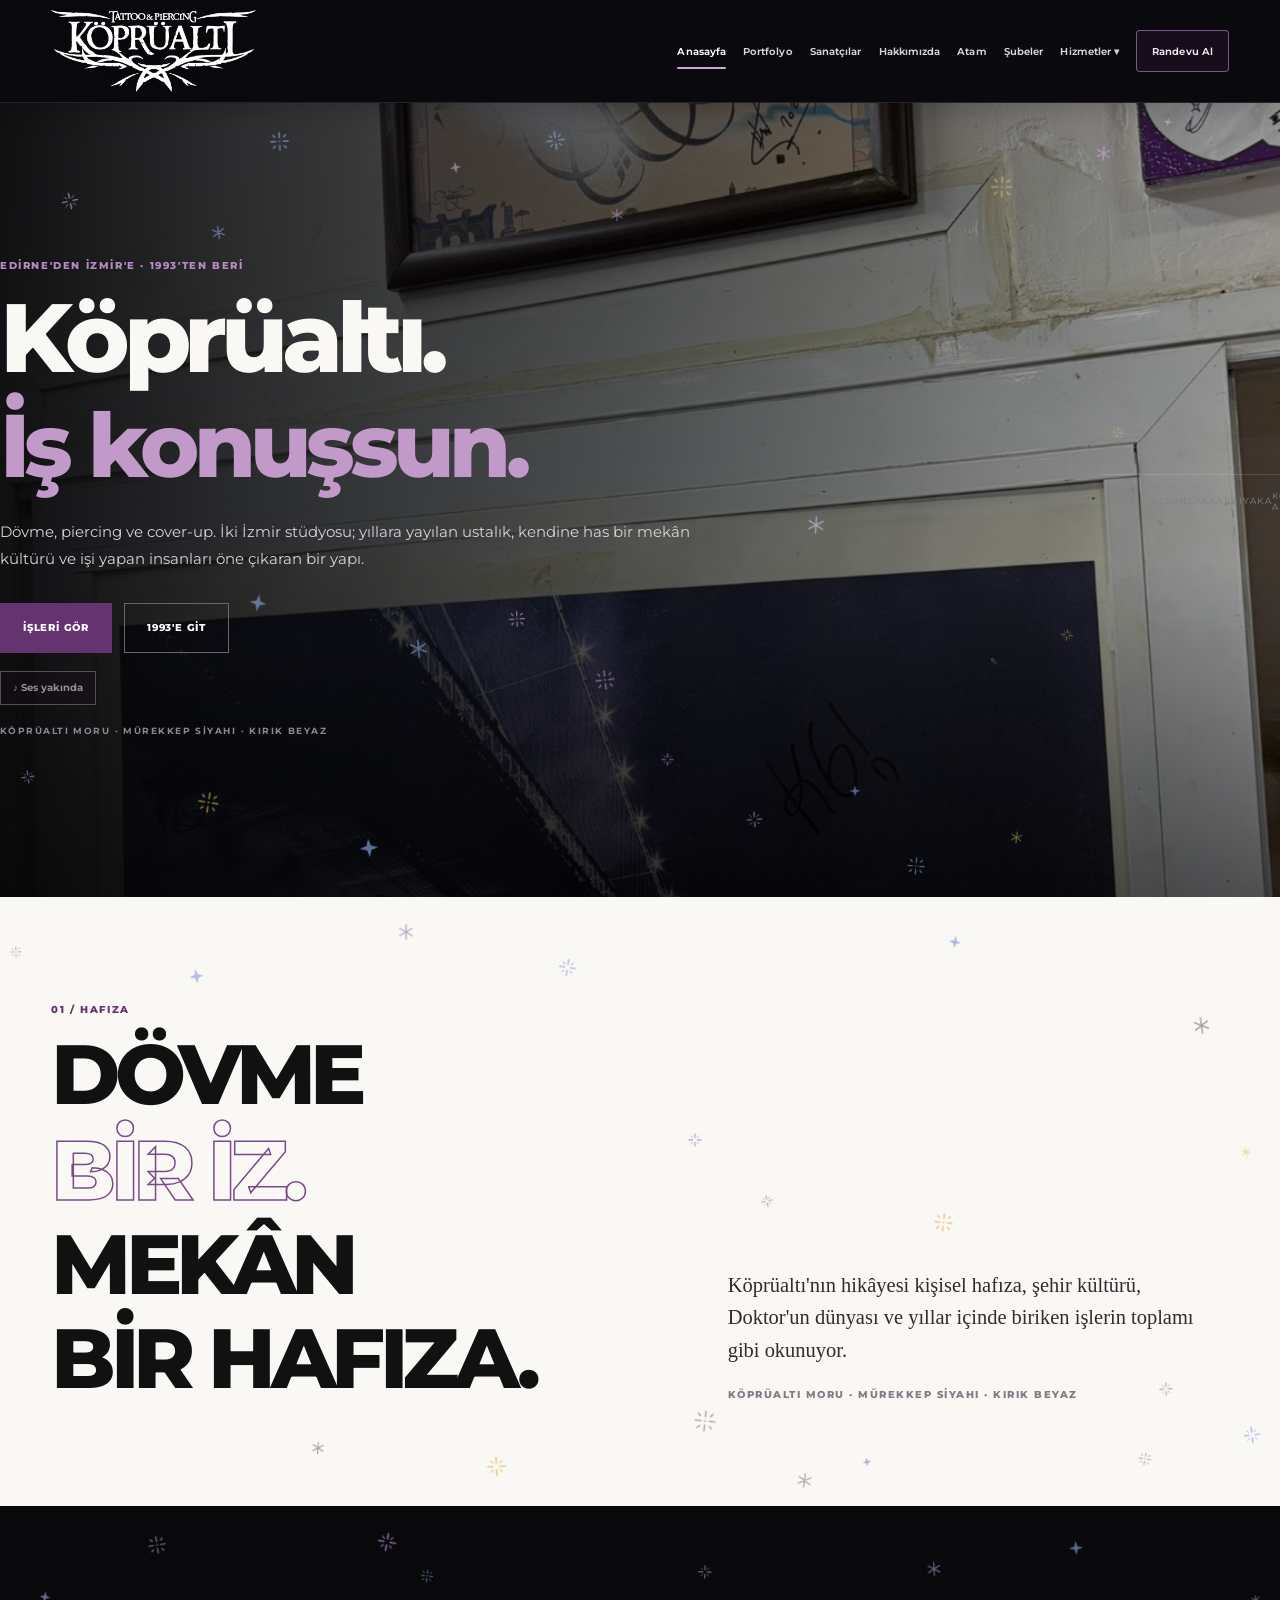
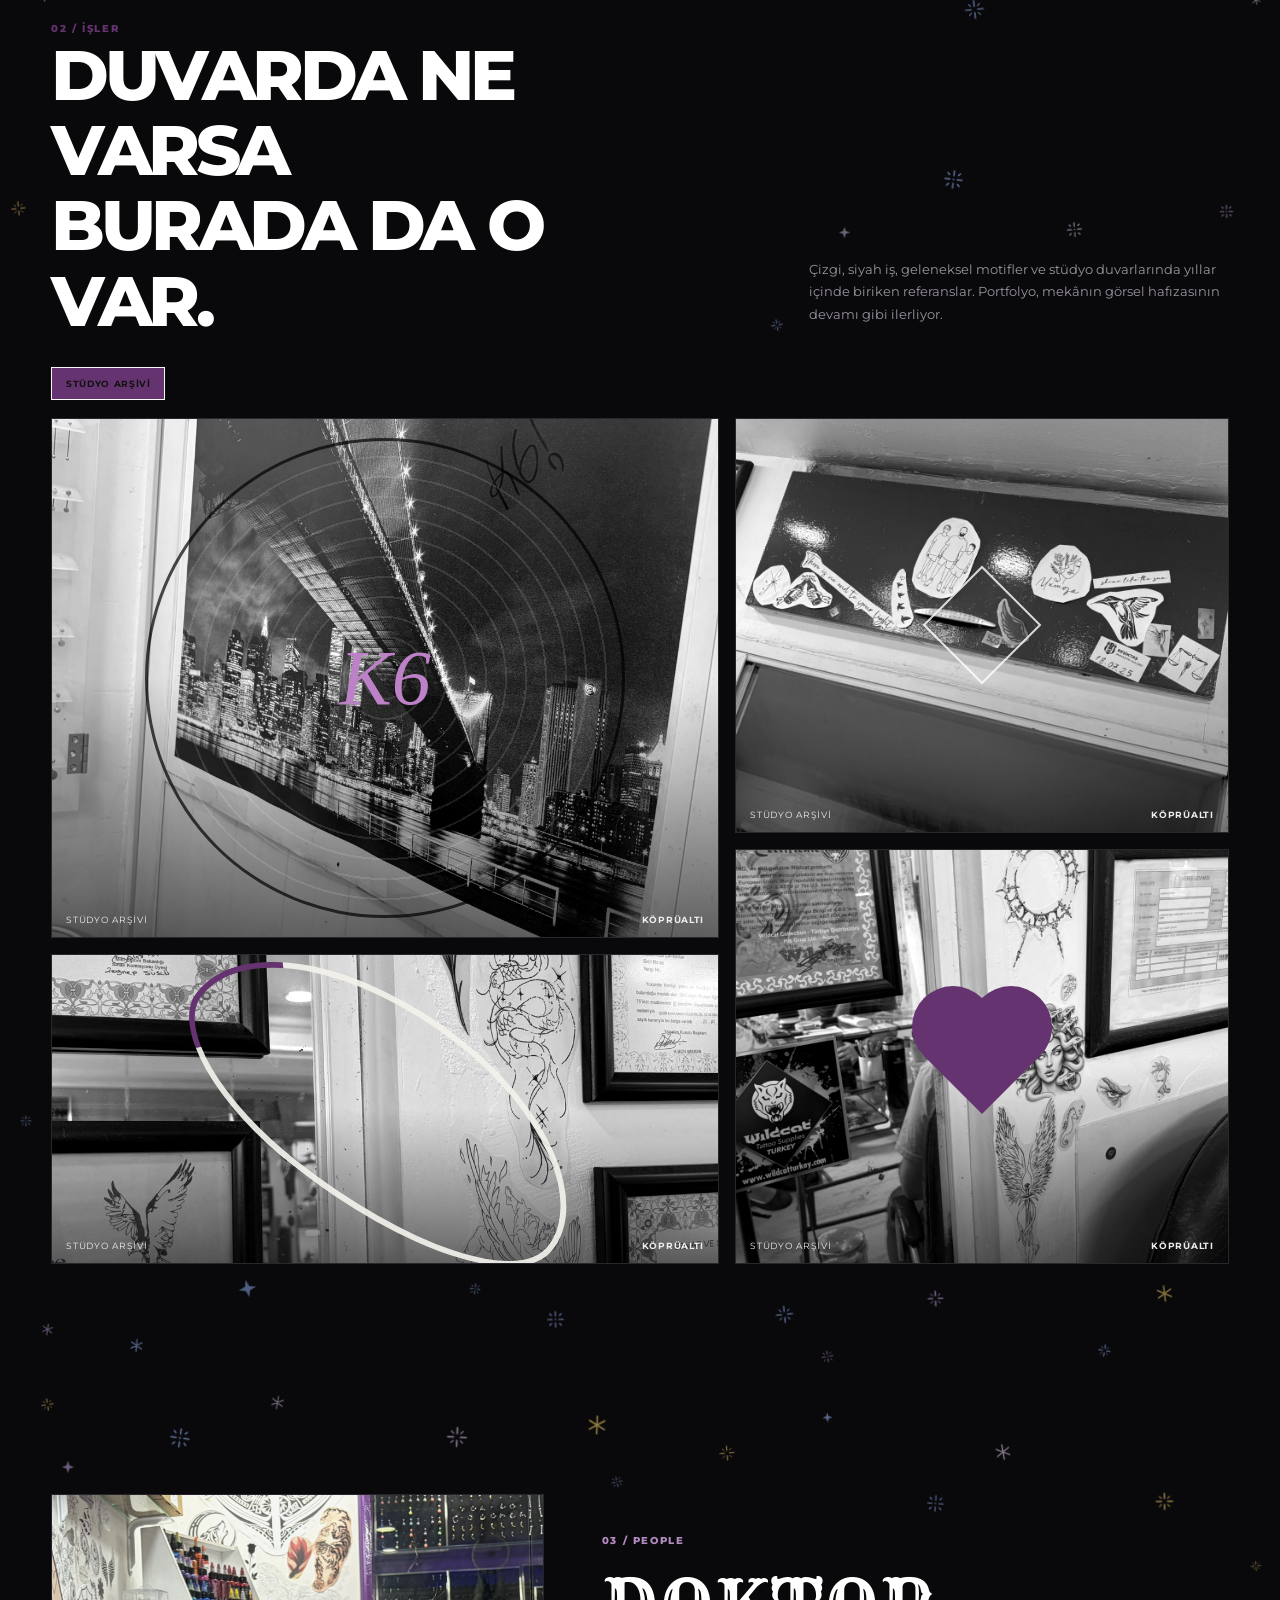
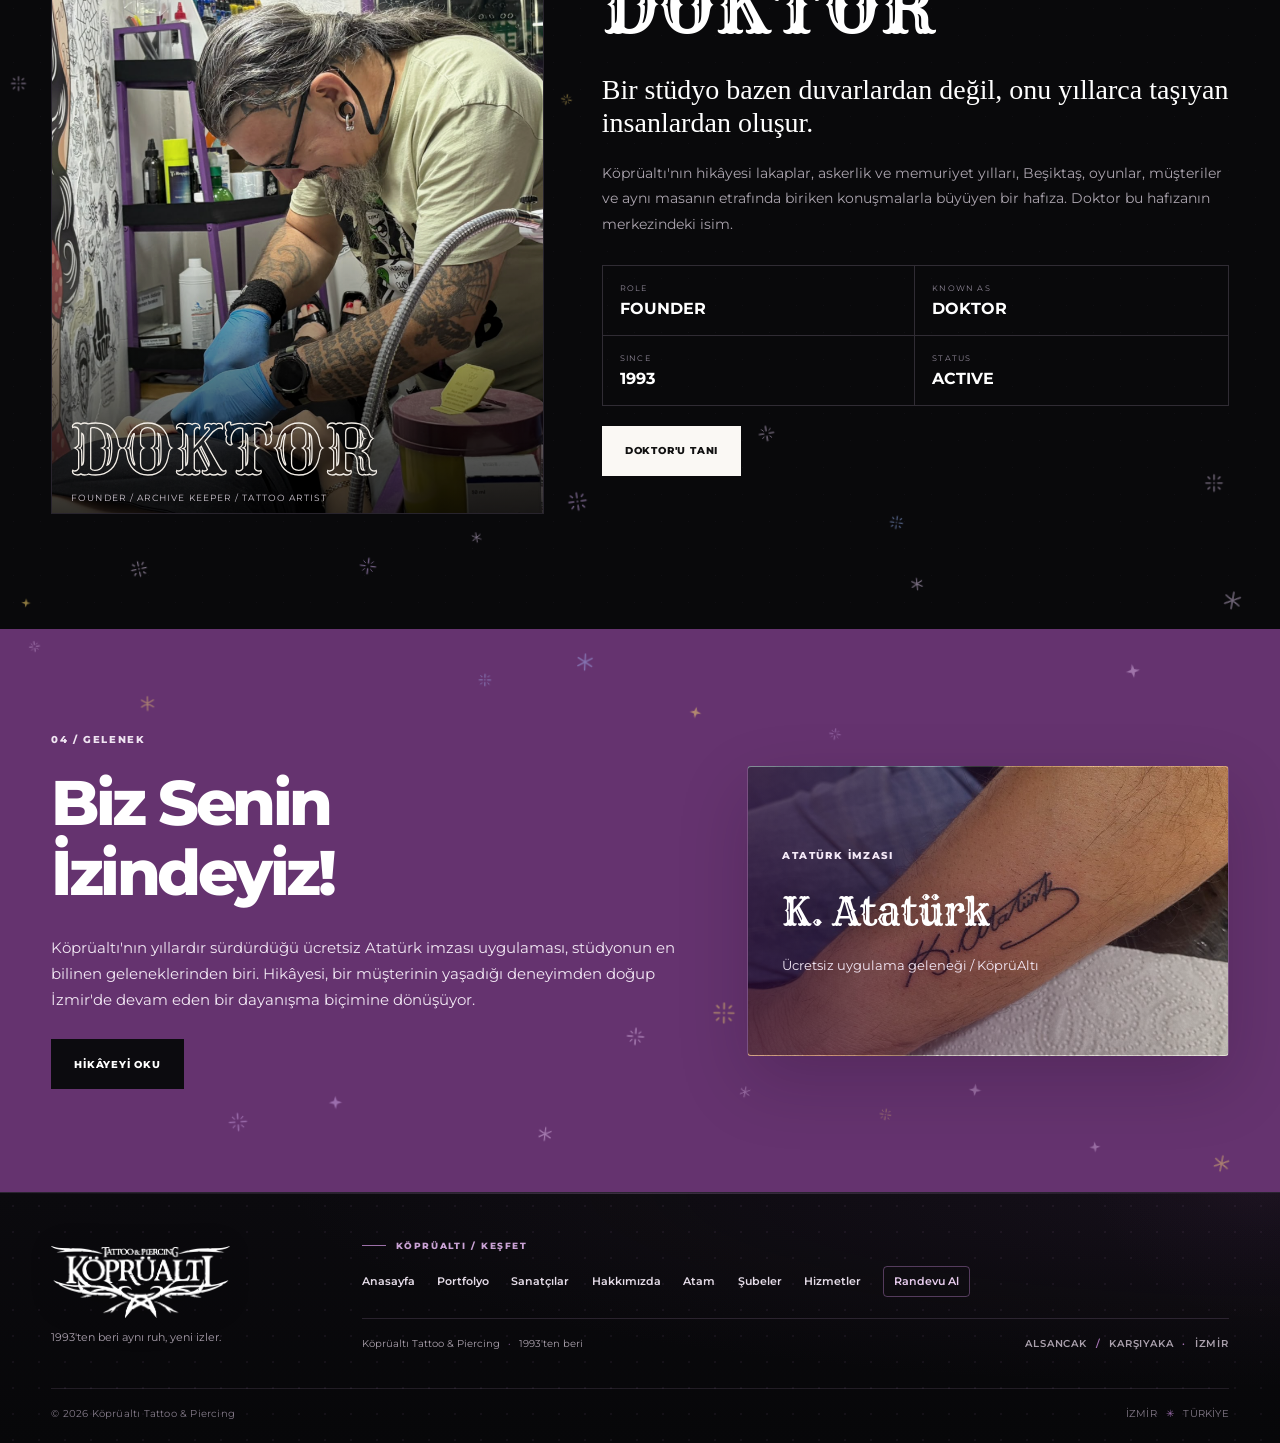
==== commit 431cc6df: "feat: portfolio lightbox, studio pages and Birsu portrait (v57)" ====
--- a/index.html
+++ b/index.html
@@ -1,10 +1,10 @@
 <!doctype html><html lang="tr"><head><meta charset="utf-8"><meta name="viewport" content="width=device-width,initial-scale=1"><meta name="theme-color" content="#09090b"><title>Anasayfa — Köprüaltı Tattoo & Piercing</title><link rel="preconnect" href="https://fonts.googleapis.com"><link rel="preconnect" href="https://fonts.gstatic.com" crossorigin><link href="https://fonts.googleapis.com/css2?family=Montserrat:wght@400;500;600;700;800&family=Rye&display=swap" rel="stylesheet"><link rel="stylesheet" href="css/style.css"><link rel="stylesheet" href="css/polish-september.css"><link rel="stylesheet" href="css/design-v33.css"><link rel="stylesheet" href="css/footer-v37.css"><link rel="stylesheet" href="css/header-v38.css"><link rel="stylesheet" href="css/ambient-v40.css"><link rel="stylesheet" href="css/tipografi-v44.css"><link rel="stylesheet" href="css/fix-v45.css">
-<link rel="stylesheet" href="css/doodles-v50.css"></head><body class=""><div class="intro"><div class="logo-intro-wrap"><img src="assets/koprualti-original-logo.png" alt="KöprüAltı Tattoo & Piercing"></div></div><div class="top"></div><header class="header header-v38"><div class="container head"><a class="brand" href="index.html" aria-label="KöprüAltı ana sayfa"><span class="brand-logo-crop"><img src="assets/koprualti-original-logo.png" alt="KöprüAltı Tattoo & Piercing"></span></a><button class="mobile" type="button" aria-expanded="false" aria-controls="site-main-nav">MENÜ</button><nav class="nav" id="site-main-nav" aria-label="Ana menü"><a class="active" href="index.html">Anasayfa</a><a class="" href="portfolio.html">Portfolyo</a><a class="" href="artists.html">Sanatçılar</a><a class="" href="about.html">Hakkımızda</a><a class="" href="ataturk.html">Atam</a><a class="" href="studios.html">Şubeler</a><div class="dd"><button type="button" aria-expanded="false" aria-haspopup="true">Hizmetler ▾</button><div class="ddmenu"><a href="services.html">Tüm Hizmetler</a><a href="services.html#tattoo">Tattoo</a><a href="services.html#piercing">Piercing</a><a href="services.html#coverup">Cover-Up</a></div></div><a class="cta-link " href="appointment.html">Randevu Al</a></nav></div></header><main>
-<section class="hero"><div class="container hero-in"><div class="kick">EDİRNE'DEN İZMİR'E · 1993'TEN BERİ</div><h1><span class="hero-brand">Köprüaltı.</span><span class="hero-statement">İş konuşsun.</span></h1><p>Dövme, piercing ve cover-up. İki İzmir stüdyosu; yıllara yayılan ustalık, kendine has bir mekân kültürü ve işi yapan insanları öne çıkaran bir yapı.</p><div class="actions"><a class="btn purple" href="portfolio.html">İşleri Gör</a><a class="btn outline" href="about.html">1993'e Git</a></div><div class="hero-note">Köprüaltı moru · mürekkep siyahı · kırık beyaz</div></div><div class="hero-meta"><div class="container"><span>ALSANCAK</span><span>KARŞIYAKA</span><span>K6 · ARCHIVE</span></div></div></section>
+<link rel="stylesheet" href="css/doodles-v50.css"><link rel="stylesheet" href="css/portfolio-lightbox-v54.css"><link rel="stylesheet" href="css/tattoo-cursor-v55.css"><link rel="stylesheet" href="css/final-responsive-v56.css"></head><body class=""><div class="intro"><div class="logo-intro-wrap"><img src="assets/koprualti-original-logo.png" alt="KöprüAltı Tattoo & Piercing"></div></div><div class="top"></div><header class="header header-v38"><div class="container head"><a class="brand" href="index.html" aria-label="KöprüAltı ana sayfa"><span class="brand-logo-crop"><img src="assets/koprualti-original-logo.png" alt="KöprüAltı Tattoo & Piercing"></span></a><button class="mobile" type="button" aria-expanded="false" aria-controls="site-main-nav">MENÜ</button><nav class="nav" id="site-main-nav" aria-label="Ana menü"><a class="active" href="index.html">Anasayfa</a><a class="" href="portfolio.html">Portfolyo</a><a class="" href="artists.html">Sanatçılar</a><a class="" href="about.html">Hakkımızda</a><a class="" href="ataturk.html">Atam</a><a class="" href="studios.html">Şubeler</a><div class="dd"><button type="button" aria-expanded="false" aria-haspopup="true">Hizmetler ▾</button><div class="ddmenu"><a href="services.html">Tüm Hizmetler</a><a href="services.html#tattoo">Tattoo</a><a href="services.html#piercing">Piercing</a><a href="services.html#coverup">Cover-Up</a></div></div><a class="cta-link " href="appointment.html">Randevu Al</a></nav></div></header><main>
+<section class="hero" data-tattoo-zone><canvas class="tattoo-trail" aria-hidden="true"></canvas><span class="tattoo-crosshair" aria-hidden="true"></span><div class="container hero-in"><div class="kick">EDİRNE'DEN İZMİR'E · 1993'TEN BERİ</div><h1><span class="hero-brand">Köprüaltı.</span><span class="hero-statement">İş konuşsun.</span></h1><p>Dövme, piercing ve cover-up. İki İzmir stüdyosu; yıllara yayılan ustalık, kendine has bir mekân kültürü ve işi yapan insanları öne çıkaran bir yapı.</p><div class="actions"><a class="btn purple" href="portfolio.html">İşleri Gör</a><a class="btn outline" href="about.html">1993'e Git</a></div><div class="hero-sound"><button type="button" data-tattoo-sound-toggle aria-pressed="false" disabled aria-label="Dövme makinesi sesi henüz eklenmedi" title="Ses dosyası eklenince kullanılabilir">♪ Ses yakında</button><audio data-tattoo-sound preload="none" loop></audio></div><div class="hero-note">Köprüaltı moru · mürekkep siyahı · kırık beyaz</div></div><div class="hero-meta"><div class="container"><span>ALSANCAK</span><span>KARŞIYAKA</span><span>K6 · ARCHIVE</span></div></div></section>
 
 <section class="manifest"><div class="container manifest-grid"><div class="reveal"><div class="eyebrow">01 / HAFIZA</div><h2><span class="manifest-line">DÖVME</span><span class="manifest-line manifest-line--outline"><span class="outline-word">BİR İZ.</span></span><span class="manifest-line">MEKÂN</span><span class="manifest-line manifest-line--last">BİR HAFIZA.</span></h2></div><div class="reveal d1"><div class="manifest-copy">Köprüaltı'nın hikâyesi kişisel hafıza, şehir kültürü, Doktor'un dünyası ve yıllar içinde biriken işlerin toplamı gibi okunuyor.</div><div class="manifest-note">KÖPRÜALTI MORU · MÜREKKEP SİYAHI · KIRIK BEYAZ</div></div></div></section>
-<section class="work-section"><div class="wrap"><div class="work-head reveal"><div><div class="eyebrow">02 / İŞLER</div><h2>DUVARDA NE<br>VARSA<br>BURADA DA O<br>VAR.</h2></div><p>Çizgi, siyah iş, geleneksel motifler ve stüdyo duvarlarında yıllar içinde biriken referanslar. Portfolyo, mekânın görsel hafızasının devamı gibi ilerliyor.</p></div><div class="filterbar reveal d1"><span class="active">TÜMÜ</span><span>BLACKWORK</span><span>LINEWORK</span><span>TRADITIONAL</span></div><div class="moodgrid"><div class="bigstack"><a class="work-card tall reveal" href="portfolio.html"><img src="assets/work1.jpg" alt="Köprüaltı seçilmiş çalışma"><div class="card-graphic"><div class="rings"></div></div><div class="work-center">K6</div><div class="work-meta"><span>BLACKWORK</span><strong>ALSANCAK</strong></div></a><a class="work-card reveal d2" href="portfolio.html"><img src="assets/work4.jpg" alt="Köprüaltı seçilmiş çalışma"><div class="card-graphic"><div class="line-art"></div></div><div class="work-meta"><span>BLACK / TRIBAL</span><strong>İZMİR</strong></div></a></div><div class="smallstack"><a class="work-card reveal d1" href="portfolio.html"><img src="assets/work2.jpg" alt="Köprüaltı seçilmiş çalışma"><div class="card-graphic"><div class="diamond"></div></div><div class="work-meta"><span>LINEWORK</span><strong>KARŞIYAKA</strong></div></a><a class="work-card reveal d3" href="portfolio.html"><img src="assets/work3.jpg" alt="Köprüaltı seçilmiş çalışma"><div class="card-graphic"><div class="heart"></div></div><div class="work-meta"><span>TRADITIONAL</span><strong>K6 ARCHIVE</strong></div></a></div></div></div></section>
-<section class="doctor-section"><div class="wrap doctor-grid"><div class="doctor-card doctor-card-live reveal"><img src="assets/doctor-live.png" alt="Doktor çalışırken çekilmiş stüdyo fotoğrafı"><div class="doctor-name">DOKTOR</div><div class="doctor-caption">FOUNDER / ARCHIVE KEEPER / TATTOO ARTIST</div></div><div class="doctor-info reveal d1"><div class="eyebrow">03 / PEOPLE</div><h2>DOKTOR</h2><div class="doctor-lead">Bir stüdyo bazen duvarlardan değil, onu yıllarca taşıyan insanlardan oluşur.</div><div class="doctor-copy">Köprüaltı'nın hikâyesi lakaplar, askerlik ve memuriyet yılları, Beşiktaş, oyunlar, müşteriler ve aynı masanın etrafında biriken konuşmalarla büyüyen bir hafıza. Doktor bu hafızanın merkezindeki isim.</div><div class="doctor-stats"><div><small>ROLE</small><strong>FOUNDER</strong></div><div><small>KNOWN AS</small><strong>DOKTOR</strong></div><div><small>SINCE</small><strong>1993</strong></div><div><small>STATUS</small><strong>ACTIVE</strong></div></div><div class="doctor-home-action"><a class="btn light" href="artist-doktor.html">Doktor'u Tanı</a></div></div></div></section>
+<section class="work-section"><div class="wrap"><div class="work-head reveal"><div><div class="eyebrow">02 / İŞLER</div><h2>DUVARDA NE<br>VARSA<br>BURADA DA O<br>VAR.</h2></div><p>Çizgi, siyah iş, geleneksel motifler ve stüdyo duvarlarında yıllar içinde biriken referanslar. Portfolyo, mekânın görsel hafızasının devamı gibi ilerliyor.</p></div><div class="filterbar reveal d1" aria-label="Stüdyo fotoğrafları"><span class="active">STÜDYO ARŞİVİ</span></div><div class="moodgrid"><div class="bigstack"><button type="button" class="work-card tall reveal" data-lightbox data-type="Stüdyo arşivi" data-artist-label="Sanatçı belirtilmemiş" data-description="Uygulama türü ve sanatçısı doğrulanmamış stüdyo arşivi fotoğrafı."><img src="assets/work1.jpg" alt="Köprüaltı stüdyo arşivi fotoğrafı"><div class="card-graphic"><div class="rings"></div></div><div class="work-center">K6</div><div class="work-meta"><span>STÜDYO ARŞİVİ</span><strong>KÖPRÜALTI</strong></div></button><button type="button" class="work-card reveal d2" data-lightbox data-type="Stüdyo arşivi" data-artist-label="Sanatçı belirtilmemiş" data-description="Uygulama türü ve sanatçısı doğrulanmamış stüdyo arşivi fotoğrafı."><img src="assets/work4.jpg" alt="Köprüaltı stüdyo arşivi fotoğrafı"><div class="card-graphic"><div class="line-art"></div></div><div class="work-meta"><span>STÜDYO ARŞİVİ</span><strong>KÖPRÜALTI</strong></div></button></div><div class="smallstack"><button type="button" class="work-card reveal d1" data-lightbox data-type="Stüdyo arşivi" data-artist-label="Sanatçı belirtilmemiş" data-description="Uygulama türü ve sanatçısı doğrulanmamış stüdyo arşivi fotoğrafı."><img src="assets/work2.jpg" alt="Köprüaltı stüdyo arşivi fotoğrafı"><div class="card-graphic"><div class="diamond"></div></div><div class="work-meta"><span>STÜDYO ARŞİVİ</span><strong>KÖPRÜALTI</strong></div></button><button type="button" class="work-card reveal d3" data-lightbox data-type="Stüdyo arşivi" data-artist-label="Sanatçı belirtilmemiş" data-description="Uygulama türü ve sanatçısı doğrulanmamış stüdyo arşivi fotoğrafı."><img src="assets/work3.jpg" alt="Köprüaltı stüdyo arşivi fotoğrafı"><div class="card-graphic"><div class="heart"></div></div><div class="work-meta"><span>STÜDYO ARŞİVİ</span><strong>KÖPRÜALTI</strong></div></button></div></div></div></section>
+<section class="doctor-section"><div class="wrap doctor-grid"><button class="doctor-card doctor-card-live reveal" type="button" data-lightbox data-full="assets/doctor-live.png" data-title="Doktor çalışırken" data-type="Stüdyo fotoğrafı" data-description="Doktor’un stüdyoda çalışırken çekilmiş fotoğrafı." aria-label="Doktor fotoğrafını büyüt"><img src="assets/doctor-live.png" alt="Doktor çalışırken çekilmiş stüdyo fotoğrafı" loading="lazy" decoding="async"><span class="doctor-name">DOKTOR</span><span class="doctor-caption">FOUNDER / ARCHIVE KEEPER / TATTOO ARTIST</span></button><div class="doctor-info reveal d1"><div class="eyebrow">03 / PEOPLE</div><h2>DOKTOR</h2><div class="doctor-lead">Bir stüdyo bazen duvarlardan değil, onu yıllarca taşıyan insanlardan oluşur.</div><div class="doctor-copy">Köprüaltı'nın hikâyesi lakaplar, askerlik ve memuriyet yılları, Beşiktaş, oyunlar, müşteriler ve aynı masanın etrafında biriken konuşmalarla büyüyen bir hafıza. Doktor bu hafızanın merkezindeki isim.</div><div class="doctor-stats"><div><small>ROLE</small><strong>FOUNDER</strong></div><div><small>KNOWN AS</small><strong>DOKTOR</strong></div><div><small>SINCE</small><strong>1993</strong></div><div><small>STATUS</small><strong>ACTIVE</strong></div></div><div class="doctor-home-action"><a class="btn light" href="artist-doktor.html">Doktor'u Tanı</a></div></div></div></section>
 <section class="tribute"><div class="wrap tribute-grid"><div class="reveal"><div class="eyebrow" style="color:#f0e5f2">04 / GELENEK</div><h2><span>Biz Senin</span><span class="tribute-signature">İzindeyiz!</span></h2><p>Köprüaltı'nın yıllardır sürdürdüğü ücretsiz Atatürk imzası uygulaması, stüdyonun en bilinen geleneklerinden biri. Hikâyesi, bir müşterinin yaşadığı deneyimden doğup İzmir'de devam eden bir dayanışma biçimine dönüşüyor.</p><div style="margin-top:26px"><a class="btn dark" href="ataturk.html">Hikâyeyi Oku</a></div></div><div class="tribute-sign tribute-sign--arm reveal d1"><small>ATATÜRK İMZASI</small><strong>K. Atatürk</strong><span>Ücretsiz uygulama geleneği / KöprüAltı</span></div></div></section>
 
 
@@ -37,4 +37,7 @@
     <span>İZMİR <i aria-hidden="true">✳</i> TÜRKİYE</span>
   </div>
 </footer><script src="js/app.js"></script>
+
+<script defer src="js/lightbox-v54.js"></script>
+<script defer src="js/tattoo-cursor-v55.js"></script>
 <script defer src="js/doodles-v50.js"></script></body></html>
--- a/css/style.css
+++ b/css/style.css
@@ -638,12 +638,6 @@
 .artist-profile-system h2{margin:10px 0 0;font-size:clamp(46px,5vw,76px);line-height:.96;letter-spacing:-.05em}
 .artist-profile-system p{margin:0 0 16px;color:#aaa3ad;font-size:14px;line-height:1.85}
 
-.artist-lightbox{position:fixed;inset:0;z-index:4000;display:none;place-items:center;padding:clamp(20px,4vw,60px);background:rgba(4,4,6,.94);backdrop-filter:blur(8px)}
-.artist-lightbox.open{display:grid}
-.artist-lightbox-inner{max-width:min(1120px,92vw);max-height:86vh;display:grid;gap:12px}
-.artist-lightbox-inner img{max-width:100%;max-height:80vh;width:auto;height:auto;object-fit:contain;margin:auto}
-.artist-lightbox-caption{text-align:center;color:#c8c0ca;font-size:10px;letter-spacing:.12em;text-transform:uppercase}
-.artist-lightbox-close{position:absolute;top:20px;right:24px;width:48px;height:48px;border:1px solid #39343e;background:#111015;color:#fff;font-size:28px;cursor:pointer}
 
 @media(max-width:1100px){
   .artist-detail-hero-grid,.artist-works-head,.artist-profile-system-grid{grid-template-columns:1fr}
--- a/css/tattoo-cursor-v55.css
+++ b/css/tattoo-cursor-v55.css
@@ -0,0 +1,16 @@
+/* On-demand canvas is strictly clipped to the homepage hero. */
+.hero[data-tattoo-zone]{isolation:isolate}
+.hero.doodle-v50-surface > .tattoo-trail,.hero > .tattoo-trail{position:absolute;inset:0;z-index:1;width:100%;height:100%;pointer-events:none;display:block;max-width:100%}
+.hero.doodle-v50-surface > .tattoo-crosshair,.hero > .tattoo-crosshair{position:absolute;left:0;top:0;z-index:3;width:16px;height:16px;pointer-events:none;opacity:0;transform:translate(-50%,-50%);transition:opacity .15s}
+.tattoo-crosshair:before,.tattoo-crosshair:after{content:'';position:absolute;background:#ece8e9;box-shadow:0 0 2px #111}
+.tattoo-crosshair:before{width:1px;height:16px;left:7.5px;top:0}
+.tattoo-crosshair:after{height:1px;width:16px;top:7.5px;left:0}
+.hero.tattoo-cursor-ready{cursor:crosshair}
+.hero.tattoo-cursor-ready .tattoo-crosshair.is-visible{opacity:.78}
+.hero.tattoo-cursor-ready a,.hero.tattoo-cursor-ready button{cursor:pointer}
+.hero-sound{position:relative;z-index:4;margin-top:18px}
+.hero-sound button{border:1px solid #86718b;background:#16131a99;color:#e3d8e5;min-height:34px;padding:6px 12px;font:700 10px Montserrat,Arial,sans-serif;cursor:pointer}
+.hero-sound button:disabled{opacity:.62;cursor:not-allowed}
+.hero-sound button[aria-pressed="true"]{color:#fff;border-color:#c89dd1}
+@media(max-width:760px),(hover:none),(pointer:coarse){.hero .tattoo-trail,.hero .tattoo-crosshair,.hero-sound{display:none!important}.hero.tattoo-cursor-ready{cursor:auto}}
+@media(prefers-reduced-motion:reduce){.hero .tattoo-trail,.hero .tattoo-crosshair{display:none!important}.hero.tattoo-cursor-ready{cursor:auto}}
--- a/css/final-responsive-v56.css
+++ b/css/final-responsive-v56.css
@@ -0,0 +1,56 @@
+/* v56: targeted small-screen and interaction repairs; original display typography stays. */
+:root{--k6-focus:#c790d2}
+.branch-map-note{color:#6e6470}
+.booking-count,.appointment-page-v33 .appointment-form-note{color:#6c606f}
+main,.container,.wrap,.branch-card,.branch-intro-copy,.booking-form-card,.booking-intro,.footer-v37-panel{min-width:0}
+:where(.archive-title,.branch-intro h1,.branch-card h2,.artist-title,.artist-detail-copy h1,.image-viewer-info h2){overflow-wrap:anywhere}
+:where(.image-viewer-close,.branch-action,.branch-back,.service-trigger,.choice,.header-v38 button,.footer-v37 a):focus-visible{outline:3px solid var(--k6-focus);outline-offset:3px}
+.service-row.open .service-detail{max-height:2600px}
+.service-detail[hidden]{display:none}
+.k6-page-hidden .doodle-v50-mark,.k6-page-hidden .doodle-v50-sparkle{animation-play-state:paused!important}
+@media(max-width:1024px){
+  .footer-v37 .footer-v37-nav{flex-wrap:wrap}
+  .artist-work-mosaic,.artists-page-v2 .artist-spotlight-grid,.artists-page-v2 .artist-spotlight-grid.alt{min-width:0}
+}
+@media(max-width:768px){
+  .hero-meta .container{gap:10px;flex-wrap:wrap}
+  .hero-meta span{white-space:nowrap}
+  .image-viewer-panel{max-width:calc(100vw - 20px)}
+  .portfolio-controls-foot{flex-wrap:wrap}
+  .service-row.open .service-detail{max-height:3000px}
+  .branch-intro-grid,.branch-grid,.artist-work-mosaic{grid-template-columns:minmax(0,1fr)}
+  .booking-journey{grid-template-columns:repeat(3,minmax(0,1fr))}
+}
+@media(max-width:430px){
+  .hero h1{overflow-wrap:anywhere}
+  .manifest h2 .manifest-line{white-space:normal}
+  .archive-stamp{max-width:100%;font-size:10px;overflow-wrap:anywhere}
+  .artist-works-head h2,.artist-detail-copy h1{overflow-wrap:anywhere}
+  .branch-card-content,.portfolio-controls{min-width:0}
+  .portfolio-select-wrap{min-width:0}
+  .portfolio-types button{min-width:0;overflow-wrap:anywhere}
+  .booking-form-header{gap:8px}
+  .booking-form-label{letter-spacing:.08em}
+  .booking-intro h1 span{white-space:normal}
+  .booking-journey i{min-width:0;flex-wrap:wrap;overflow-wrap:anywhere}
+  .service-trigger{min-width:0;gap:12px}
+  .service-trigger strong{min-width:0;overflow-wrap:anywhere}
+  .service-row.open .service-detail{max-height:3400px}
+  .service-visual{width:100%;max-width:100%}
+  .image-viewer{padding:6px}
+  .image-viewer-panel{max-width:calc(100vw - 12px);max-height:calc(100dvh - 12px)}
+  .image-viewer-media img{max-height:58dvh}
+  .image-viewer-info{overflow-wrap:anywhere}
+  .footer-v37 .footer-v37-top,.footer-v37 .footer-v37-panel{min-width:0}
+}
+@media(max-width:380px){
+  .portfolio-types button{flex-basis:100%}
+  .portfolio-count{flex:1 1 100%}
+  .booking-intro h1{font-size:clamp(36px,10vw,42px)}
+  .branch-intro h1{font-size:clamp(37px,10vw,44px)}
+  .branch-actions{width:100%}
+  .branch-action{flex-basis:100%}
+}
+@media(prefers-reduced-motion:reduce){
+  .branch-action,.portfolio-card img,.branch-card-image img,.image-viewer-close{transition:none!important}
+}
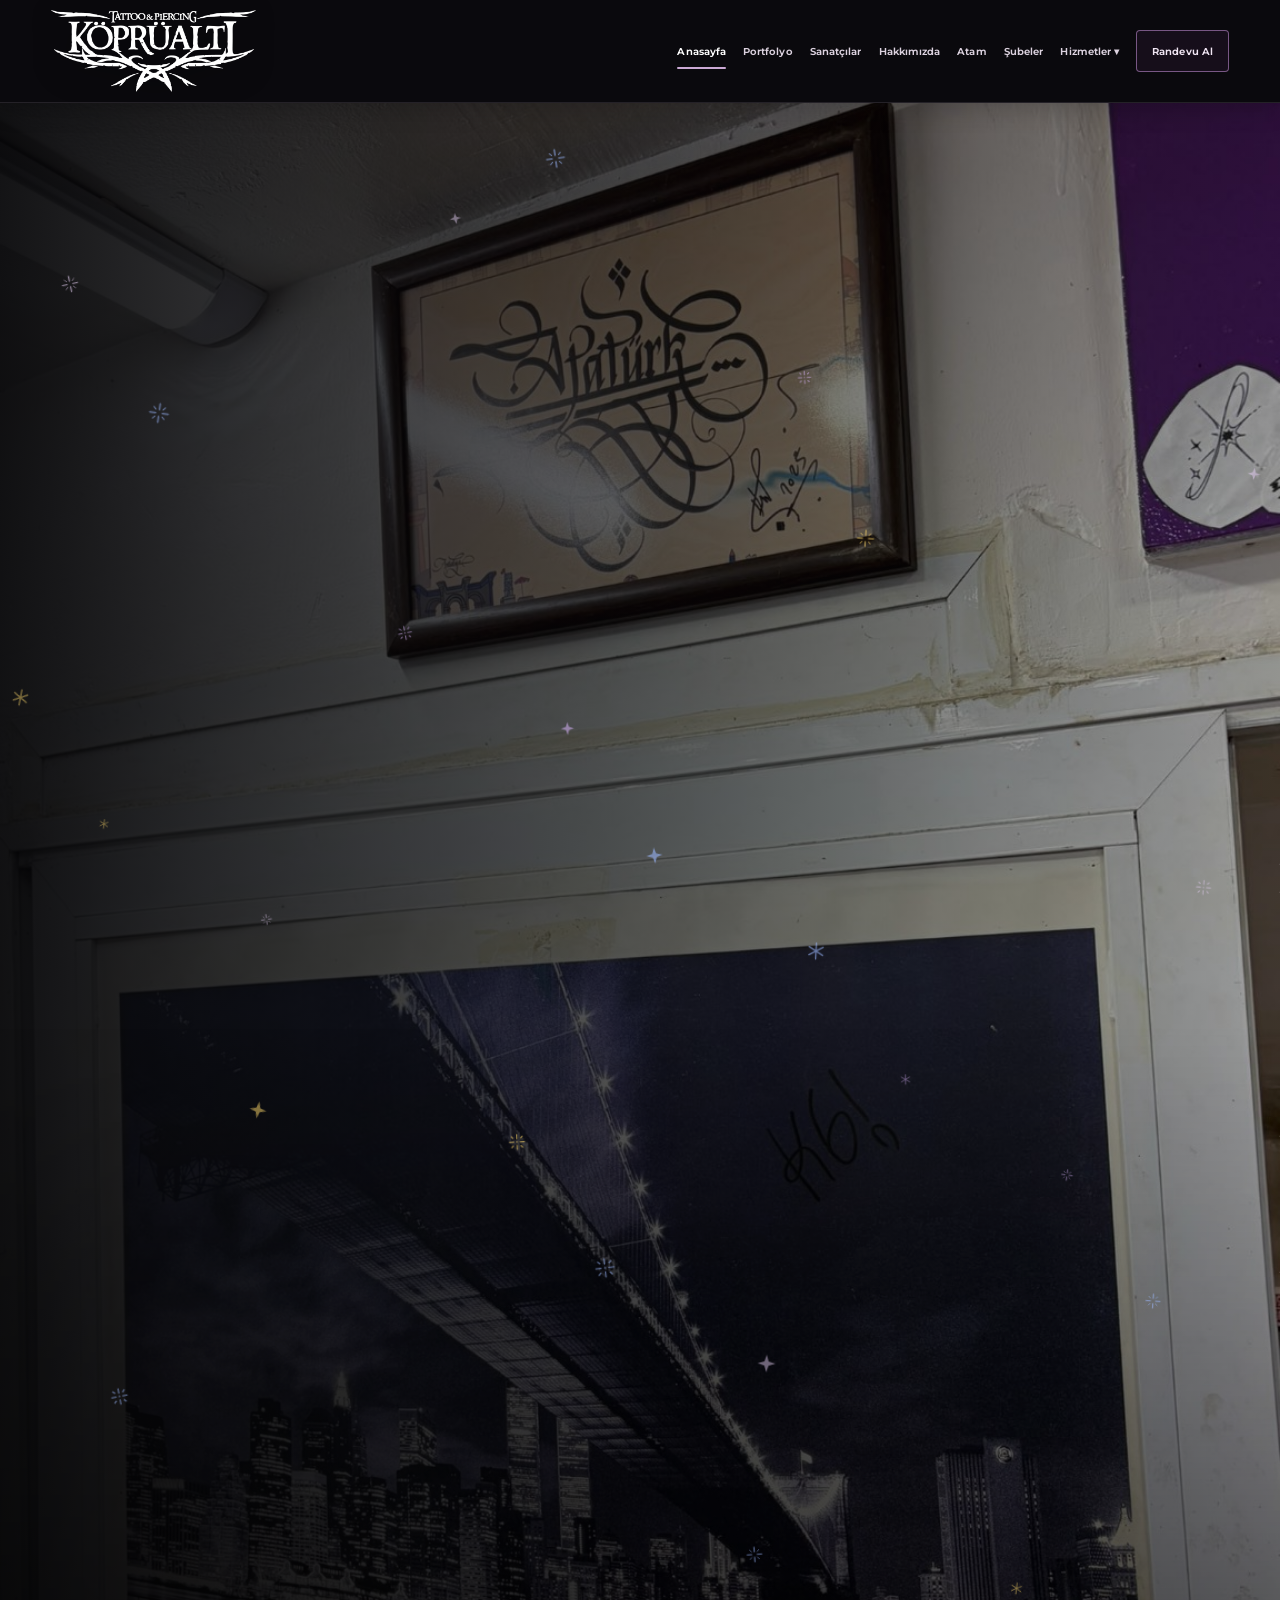
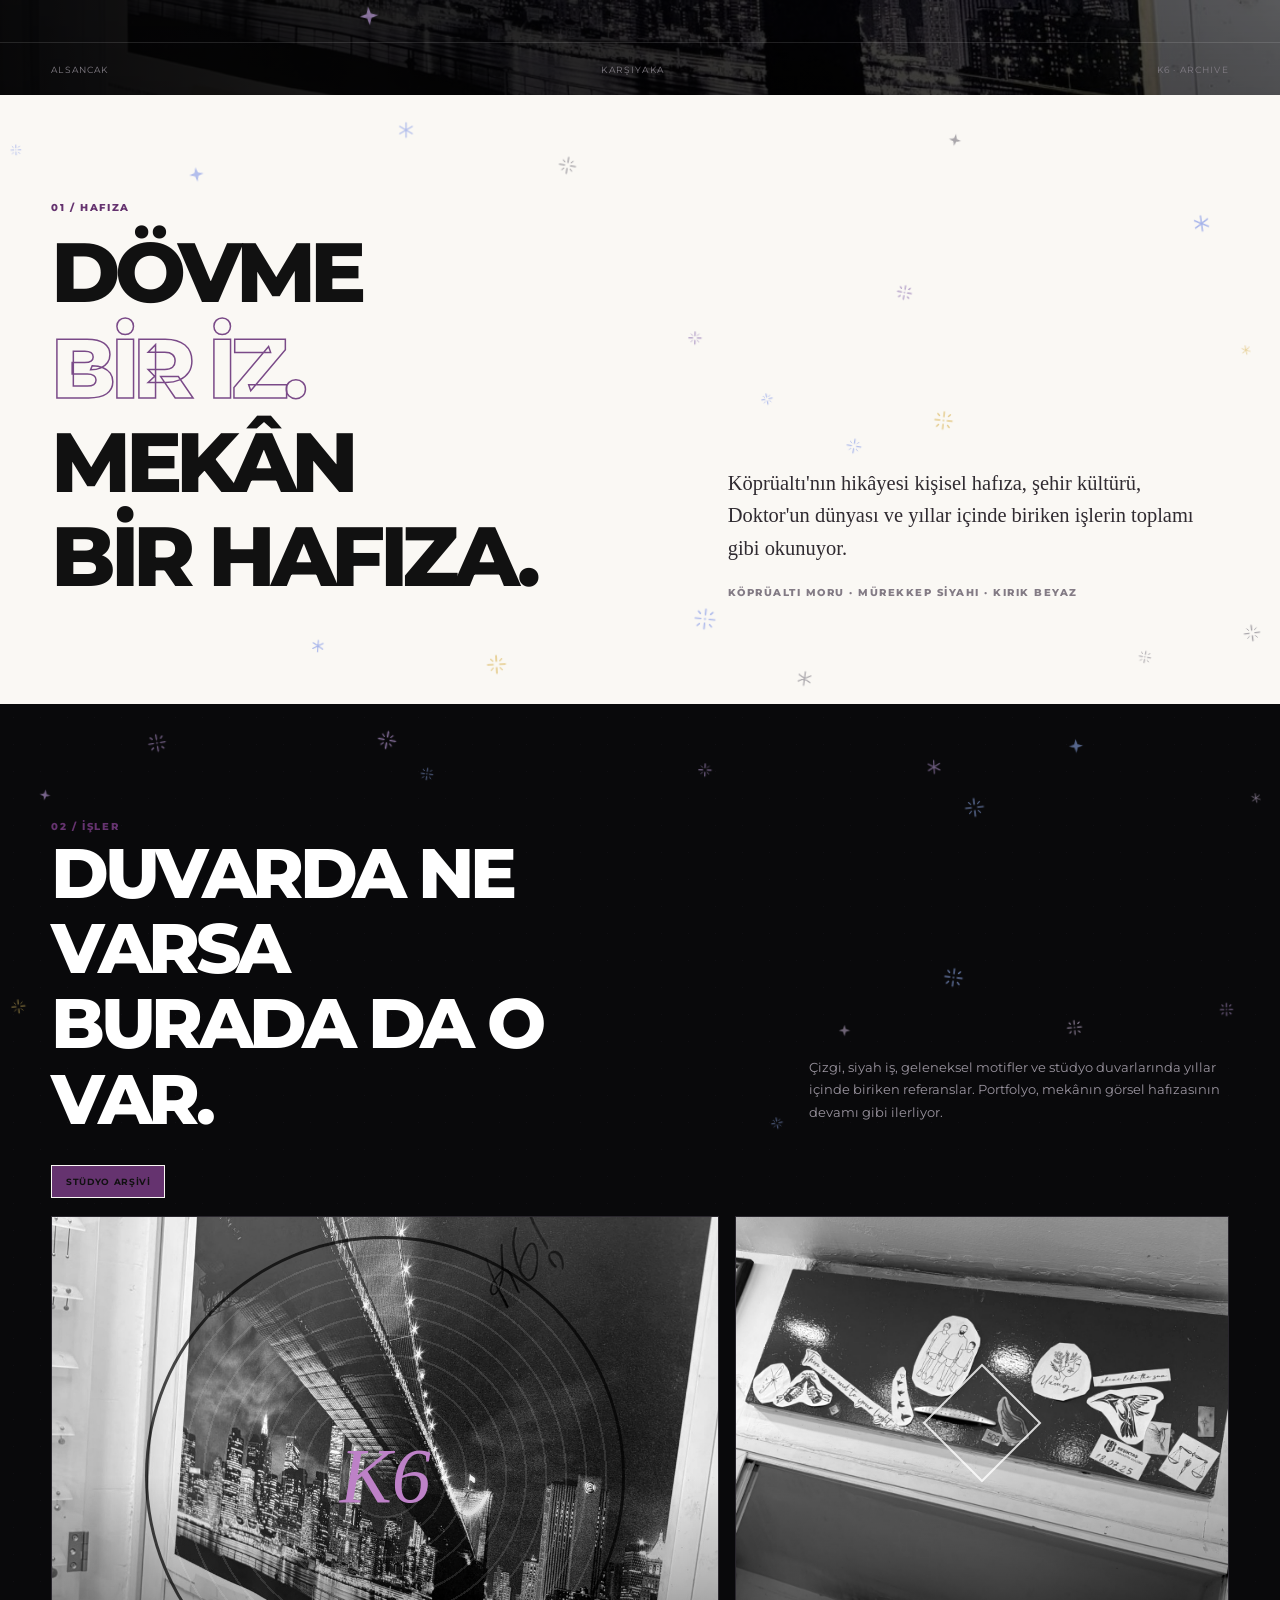
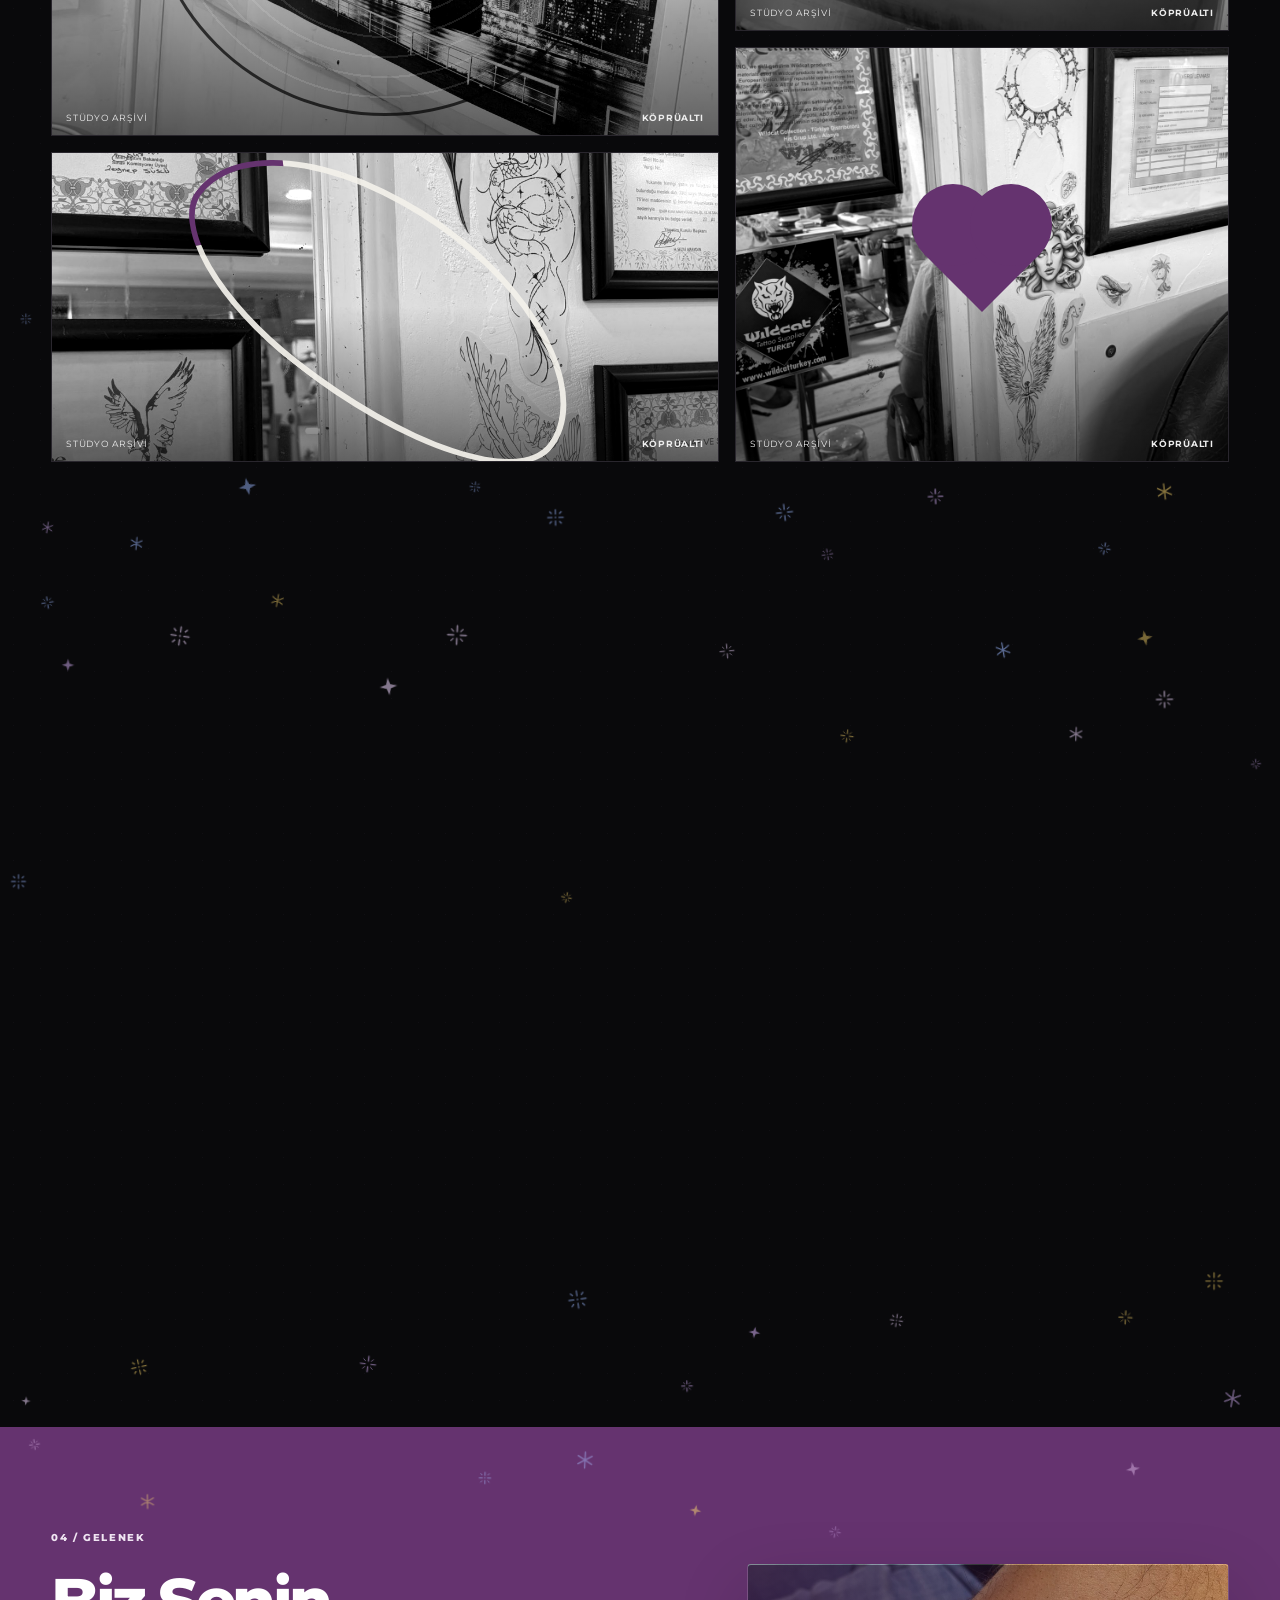
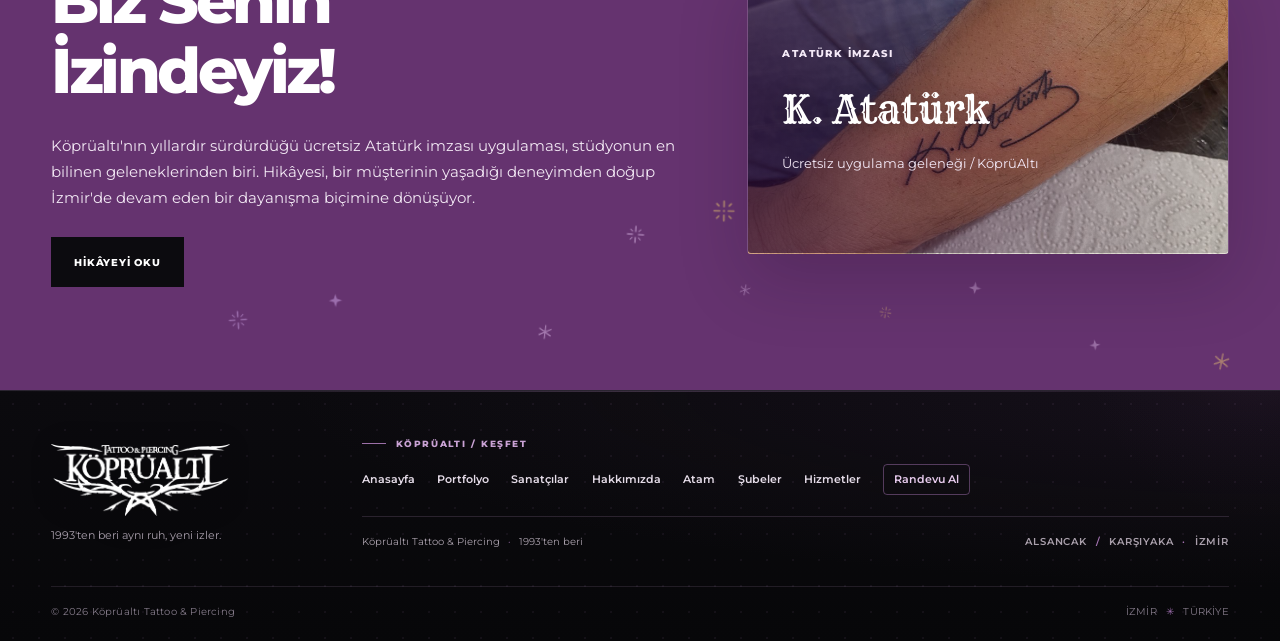
==== commit e79aeff8: "fix: mobile hero layout and studio artwork visibility (v58)" ====
--- a/index.html
+++ b/index.html
@@ -1,7 +1,8 @@
 <!doctype html><html lang="tr"><head><meta charset="utf-8"><meta name="viewport" content="width=device-width,initial-scale=1"><meta name="theme-color" content="#09090b"><title>Anasayfa — Köprüaltı Tattoo & Piercing</title><link rel="preconnect" href="https://fonts.googleapis.com"><link rel="preconnect" href="https://fonts.gstatic.com" crossorigin><link href="https://fonts.googleapis.com/css2?family=Montserrat:wght@400;500;600;700;800&family=Rye&display=swap" rel="stylesheet"><link rel="stylesheet" href="css/style.css"><link rel="stylesheet" href="css/polish-september.css"><link rel="stylesheet" href="css/design-v33.css"><link rel="stylesheet" href="css/footer-v37.css"><link rel="stylesheet" href="css/header-v38.css"><link rel="stylesheet" href="css/ambient-v40.css"><link rel="stylesheet" href="css/tipografi-v44.css"><link rel="stylesheet" href="css/fix-v45.css">
-<link rel="stylesheet" href="css/doodles-v50.css"><link rel="stylesheet" href="css/portfolio-lightbox-v54.css"><link rel="stylesheet" href="css/tattoo-cursor-v55.css"><link rel="stylesheet" href="css/final-responsive-v56.css"></head><body class=""><div class="intro"><div class="logo-intro-wrap"><img src="assets/koprualti-original-logo.png" alt="KöprüAltı Tattoo & Piercing"></div></div><div class="top"></div><header class="header header-v38"><div class="container head"><a class="brand" href="index.html" aria-label="KöprüAltı ana sayfa"><span class="brand-logo-crop"><img src="assets/koprualti-original-logo.png" alt="KöprüAltı Tattoo & Piercing"></span></a><button class="mobile" type="button" aria-expanded="false" aria-controls="site-main-nav">MENÜ</button><nav class="nav" id="site-main-nav" aria-label="Ana menü"><a class="active" href="index.html">Anasayfa</a><a class="" href="portfolio.html">Portfolyo</a><a class="" href="artists.html">Sanatçılar</a><a class="" href="about.html">Hakkımızda</a><a class="" href="ataturk.html">Atam</a><a class="" href="studios.html">Şubeler</a><div class="dd"><button type="button" aria-expanded="false" aria-haspopup="true">Hizmetler ▾</button><div class="ddmenu"><a href="services.html">Tüm Hizmetler</a><a href="services.html#tattoo">Tattoo</a><a href="services.html#piercing">Piercing</a><a href="services.html#coverup">Cover-Up</a></div></div><a class="cta-link " href="appointment.html">Randevu Al</a></nav></div></header><main>
+<link rel="stylesheet" href="css/doodles-v50.css"><link rel="stylesheet" href="css/portfolio-lightbox-v54.css"><link rel="stylesheet" href="css/tattoo-cursor-v55.css"><link rel="stylesheet" href="css/final-responsive-v56.css"><link rel="stylesheet" href="css/mobile-visuals-v58.css"></head><body class=""><div class="intro"><div class="logo-intro-wrap"><img src="assets/koprualti-original-logo.png" alt="KöprüAltı Tattoo & Piercing"></div></div><div class="top"></div><header class="header header-v38"><div class="container head"><a class="brand" href="index.html" aria-label="KöprüAltı ana sayfa"><span class="brand-logo-crop"><img src="assets/koprualti-original-logo.png" alt="KöprüAltı Tattoo & Piercing"></span></a><button class="mobile" type="button" aria-expanded="false" aria-controls="site-main-nav">MENÜ</button><nav class="nav" id="site-main-nav" aria-label="Ana menü"><a class="active" href="index.html">Anasayfa</a><a class="" href="portfolio.html">Portfolyo</a><a class="" href="artists.html">Sanatçılar</a><a class="" href="about.html">Hakkımızda</a><a class="" href="ataturk.html">Atam</a><a class="" href="studios.html">Şubeler</a><div class="dd"><button type="button" aria-expanded="false" aria-haspopup="true">Hizmetler ▾</button><div class="ddmenu"><a href="services.html">Tüm Hizmetler</a><a href="services.html#tattoo">Tattoo</a><a href="services.html#piercing">Piercing</a><a href="services.html#coverup">Cover-Up</a></div></div><a class="cta-link " href="appointment.html">Randevu Al</a></nav></div></header><main>
 <section class="hero" data-tattoo-zone><canvas class="tattoo-trail" aria-hidden="true"></canvas><span class="tattoo-crosshair" aria-hidden="true"></span><div class="container hero-in"><div class="kick">EDİRNE'DEN İZMİR'E · 1993'TEN BERİ</div><h1><span class="hero-brand">Köprüaltı.</span><span class="hero-statement">İş konuşsun.</span></h1><p>Dövme, piercing ve cover-up. İki İzmir stüdyosu; yıllara yayılan ustalık, kendine has bir mekân kültürü ve işi yapan insanları öne çıkaran bir yapı.</p><div class="actions"><a class="btn purple" href="portfolio.html">İşleri Gör</a><a class="btn outline" href="about.html">1993'e Git</a></div><div class="hero-sound"><button type="button" data-tattoo-sound-toggle aria-pressed="false" disabled aria-label="Dövme makinesi sesi henüz eklenmedi" title="Ses dosyası eklenince kullanılabilir">♪ Ses yakında</button><audio data-tattoo-sound preload="none" loop></audio></div><div class="hero-note">Köprüaltı moru · mürekkep siyahı · kırık beyaz</div></div><div class="hero-meta"><div class="container"><span>ALSANCAK</span><span>KARŞIYAKA</span><span>K6 · ARCHIVE</span></div></div></section>
 
+<section class="motif-band" aria-label="Köprüaltı stüdyo çizimleri"><div class="container motif-band-inner"><p class="motif-band-label">STÜDYO<br>ÇİZGİLERİ</p><div class="motif-band-art" aria-hidden="true"><img src="assets/doodles/botanical-rose-chalk.webp" alt="" loading="lazy" decoding="async"><img src="assets/doodles/fauna-swallow-chalk.webp" alt="" loading="lazy" decoding="async"><img src="assets/doodles/symbols-dagger-heart-chalk.webp" alt="" loading="lazy" decoding="async"></div></div></section>
 <section class="manifest"><div class="container manifest-grid"><div class="reveal"><div class="eyebrow">01 / HAFIZA</div><h2><span class="manifest-line">DÖVME</span><span class="manifest-line manifest-line--outline"><span class="outline-word">BİR İZ.</span></span><span class="manifest-line">MEKÂN</span><span class="manifest-line manifest-line--last">BİR HAFIZA.</span></h2></div><div class="reveal d1"><div class="manifest-copy">Köprüaltı'nın hikâyesi kişisel hafıza, şehir kültürü, Doktor'un dünyası ve yıllar içinde biriken işlerin toplamı gibi okunuyor.</div><div class="manifest-note">KÖPRÜALTI MORU · MÜREKKEP SİYAHI · KIRIK BEYAZ</div></div></div></section>
 <section class="work-section"><div class="wrap"><div class="work-head reveal"><div><div class="eyebrow">02 / İŞLER</div><h2>DUVARDA NE<br>VARSA<br>BURADA DA O<br>VAR.</h2></div><p>Çizgi, siyah iş, geleneksel motifler ve stüdyo duvarlarında yıllar içinde biriken referanslar. Portfolyo, mekânın görsel hafızasının devamı gibi ilerliyor.</p></div><div class="filterbar reveal d1" aria-label="Stüdyo fotoğrafları"><span class="active">STÜDYO ARŞİVİ</span></div><div class="moodgrid"><div class="bigstack"><button type="button" class="work-card tall reveal" data-lightbox data-type="Stüdyo arşivi" data-artist-label="Sanatçı belirtilmemiş" data-description="Uygulama türü ve sanatçısı doğrulanmamış stüdyo arşivi fotoğrafı."><img src="assets/work1.jpg" alt="Köprüaltı stüdyo arşivi fotoğrafı"><div class="card-graphic"><div class="rings"></div></div><div class="work-center">K6</div><div class="work-meta"><span>STÜDYO ARŞİVİ</span><strong>KÖPRÜALTI</strong></div></button><button type="button" class="work-card reveal d2" data-lightbox data-type="Stüdyo arşivi" data-artist-label="Sanatçı belirtilmemiş" data-description="Uygulama türü ve sanatçısı doğrulanmamış stüdyo arşivi fotoğrafı."><img src="assets/work4.jpg" alt="Köprüaltı stüdyo arşivi fotoğrafı"><div class="card-graphic"><div class="line-art"></div></div><div class="work-meta"><span>STÜDYO ARŞİVİ</span><strong>KÖPRÜALTI</strong></div></button></div><div class="smallstack"><button type="button" class="work-card reveal d1" data-lightbox data-type="Stüdyo arşivi" data-artist-label="Sanatçı belirtilmemiş" data-description="Uygulama türü ve sanatçısı doğrulanmamış stüdyo arşivi fotoğrafı."><img src="assets/work2.jpg" alt="Köprüaltı stüdyo arşivi fotoğrafı"><div class="card-graphic"><div class="diamond"></div></div><div class="work-meta"><span>STÜDYO ARŞİVİ</span><strong>KÖPRÜALTI</strong></div></button><button type="button" class="work-card reveal d3" data-lightbox data-type="Stüdyo arşivi" data-artist-label="Sanatçı belirtilmemiş" data-description="Uygulama türü ve sanatçısı doğrulanmamış stüdyo arşivi fotoğrafı."><img src="assets/work3.jpg" alt="Köprüaltı stüdyo arşivi fotoğrafı"><div class="card-graphic"><div class="heart"></div></div><div class="work-meta"><span>STÜDYO ARŞİVİ</span><strong>KÖPRÜALTI</strong></div></button></div></div></div></section>
 <section class="doctor-section"><div class="wrap doctor-grid"><button class="doctor-card doctor-card-live reveal" type="button" data-lightbox data-full="assets/doctor-live.png" data-title="Doktor çalışırken" data-type="Stüdyo fotoğrafı" data-description="Doktor’un stüdyoda çalışırken çekilmiş fotoğrafı." aria-label="Doktor fotoğrafını büyüt"><img src="assets/doctor-live.png" alt="Doktor çalışırken çekilmiş stüdyo fotoğrafı" loading="lazy" decoding="async"><span class="doctor-name">DOKTOR</span><span class="doctor-caption">FOUNDER / ARCHIVE KEEPER / TATTOO ARTIST</span></button><div class="doctor-info reveal d1"><div class="eyebrow">03 / PEOPLE</div><h2>DOKTOR</h2><div class="doctor-lead">Bir stüdyo bazen duvarlardan değil, onu yıllarca taşıyan insanlardan oluşur.</div><div class="doctor-copy">Köprüaltı'nın hikâyesi lakaplar, askerlik ve memuriyet yılları, Beşiktaş, oyunlar, müşteriler ve aynı masanın etrafında biriken konuşmalarla büyüyen bir hafıza. Doktor bu hafızanın merkezindeki isim.</div><div class="doctor-stats"><div><small>ROLE</small><strong>FOUNDER</strong></div><div><small>KNOWN AS</small><strong>DOKTOR</strong></div><div><small>SINCE</small><strong>1993</strong></div><div><small>STATUS</small><strong>ACTIVE</strong></div></div><div class="doctor-home-action"><a class="btn light" href="artist-doktor.html">Doktor'u Tanı</a></div></div></div></section>
--- a/css/doodles-v50.css
+++ b/css/doodles-v50.css
@@ -7,7 +7,7 @@
   --k6-star-asterisk:url("data:image/svg+xml,%3Csvg xmlns='http://www.w3.org/2000/svg' viewBox='0 0 24 24'%3E%3Cg fill='none' stroke='black' stroke-width='1.65' stroke-linecap='round'%3E%3Cpath d='M12 3v18M4.2 7.5l15.6 9M4.2 16.5l15.6-9'/%3E%3C/g%3E%3C/svg%3E");
 }
 .doodle-v50-surface {position:relative;isolation:isolate;overflow:hidden}
-.doodle-v50-surface > :not(.doodle-v50-layer):not(.doodle-v51-star-layer){position:relative;z-index:2}
+.doodle-v50-surface > :not(.doodle-v50-layer):not(.doodle-v51-star-layer):not(.hero-meta){position:relative;z-index:2}
 .doodle-v50-layer{position:absolute;inset:0;z-index:0;overflow:hidden;pointer-events:none;user-select:none;contain:paint}
 .doodle-v51-star-layer{position:absolute;inset:0;z-index:1;overflow:hidden;pointer-events:none;user-select:none;contain:paint}
 .doodle-v50-mark{
@@ -44,7 +44,7 @@
   to{transform:translate3d(2px,-3px,0) rotate(calc(var(--sr) + 7deg)) scale(1.08);opacity:calc(var(--so) + .12)}
 }
 @media(max-width:760px){
-  .doodle-v50-mark{opacity:calc(var(--do) * .74)}
+  .doodle-v50-mark{opacity:clamp(.23,calc(var(--do) * 1.55),.34)}
   .doodle-v50-sparkle{opacity:calc(var(--so) * .86)}
 }
 @media(prefers-reduced-motion:reduce){
--- a/css/mobile-visuals-v58.css
+++ b/css/mobile-visuals-v58.css
@@ -0,0 +1,59 @@
+/* v58: Hero alignment, short screens and real studio drawings on phones. */
+.hero.doodle-v50-surface > .hero-meta{position:absolute;inset-inline:0;bottom:0;z-index:2}
+.hero.doodle-v50-surface > .hero-in{min-width:0;margin-inline:auto}
+.motif-band{display:none}
+@media (min-width:761px) and (max-height:800px){
+  .hero .hero-in{padding-block:clamp(36px,6vh,54px) 84px}
+  .hero h1{font-size:clamp(58px,7vw,104px);margin-block:14px 20px}
+  .hero .actions{margin-top:22px}
+  .hero-sound{margin-top:11px}
+}
+@media (max-width:760px){
+  .hero{min-height:max(600px,calc(100svh - 80px));background-position:center,center 65%}
+  .hero .hero-in{padding-block:clamp(42px,7vh,66px) 84px}
+  .hero h1{font-size:clamp(38px,10vw,62px);line-height:1.05;letter-spacing:-.05em;margin:13px 0 18px;overflow-wrap:normal}
+  .hero h1 span{margin-top:.06em}
+  .hero p{max-width:38ch;font-size:14px;line-height:1.65}
+  .hero .actions{margin-top:22px;gap:9px}
+  .hero .actions .btn{min-height:45px;padding-inline:16px}
+  .hero-note{margin-top:14px;line-height:1.4}
+  .hero-meta .container{padding-block:9px;min-height:46px;gap:7px;font-size:7px;justify-content:space-between}
+  .hero-meta span{white-space:nowrap}
+  .motif-band{display:block;background:#120f16;border-block:1px solid #403049;color:#ece4ee}
+  .motif-band-inner{display:grid;grid-template-columns:minmax(0,1fr) minmax(0,2fr);align-items:center;gap:14px;padding-block:16px}
+  .motif-band-label{margin:0;font-size:10px;font-weight:800;letter-spacing:.14em;line-height:1.5;color:#caa6d1}
+  .motif-band-art{display:grid;grid-template-columns:repeat(3,minmax(0,1fr));gap:8px;align-items:center;justify-items:center}
+  .motif-band-art img{width:min(100%,74px);height:76px;object-fit:contain;opacity:.82;filter:drop-shadow(0 1px 8px #bb76ca40)}
+  .work-head h2{font-size:clamp(39px,9vw,60px);line-height:.96}
+  .work-head p{font-size:12px}
+  .moodgrid{grid-template-columns:repeat(2,minmax(0,1fr));gap:10px}
+  .bigstack,.smallstack{gap:10px}
+  .work-card,.work-card.tall{min-height:clamp(180px,47vw,245px)}
+  .work-center{font-size:clamp(30px,9vw,50px)}
+  .work-card .card-graphic{transform:scale(.65)}
+  .work-card .work-meta{display:block;left:10px;right:8px;bottom:10px;font-size:7px;line-height:1.35}
+  .work-card .work-meta span,.work-card .work-meta strong{display:block}
+  .portfolio-page .portfolio-section{padding-top:28px}
+  .portfolio-page .portfolio-grid{grid-template-columns:repeat(2,minmax(0,1fr));gap:10px}
+  .portfolio-card .portfolio-card-image{aspect-ratio:1/1.07}
+  .portfolio-card .portfolio-card-info{padding:11px;min-height:0}
+  .portfolio-card .portfolio-card-kind{font-size:8px;margin-bottom:5px}
+  .portfolio-card .portfolio-card-title{font-size:clamp(12px,3.3vw,16px);line-height:1.3}
+  .portfolio-card .portfolio-card-artist{font-size:9px;margin-top:6px}
+  .portfolio-card .portfolio-card-index{left:8px;top:8px;font-size:8px;padding:5px 7px}
+}
+@media(max-width:400px){
+  .motif-band-inner{grid-template-columns:1fr;gap:8px;padding-block:13px}
+  .motif-band-art img{height:66px}
+  .hero .hero-in{padding-bottom:80px}
+  .hero-meta .container{font-size:6.5px}
+}
+@media(max-width:345px){
+  .portfolio-page .portfolio-grid{grid-template-columns:1fr}
+  .hero .actions .btn{padding-inline:12px}
+}
+@media(max-height:660px) and (max-width:760px){
+  .hero .hero-in{padding-top:32px}
+  .hero-note{display:none}
+}
+@media(prefers-reduced-motion:reduce){.motif-band-art img{filter:none}}
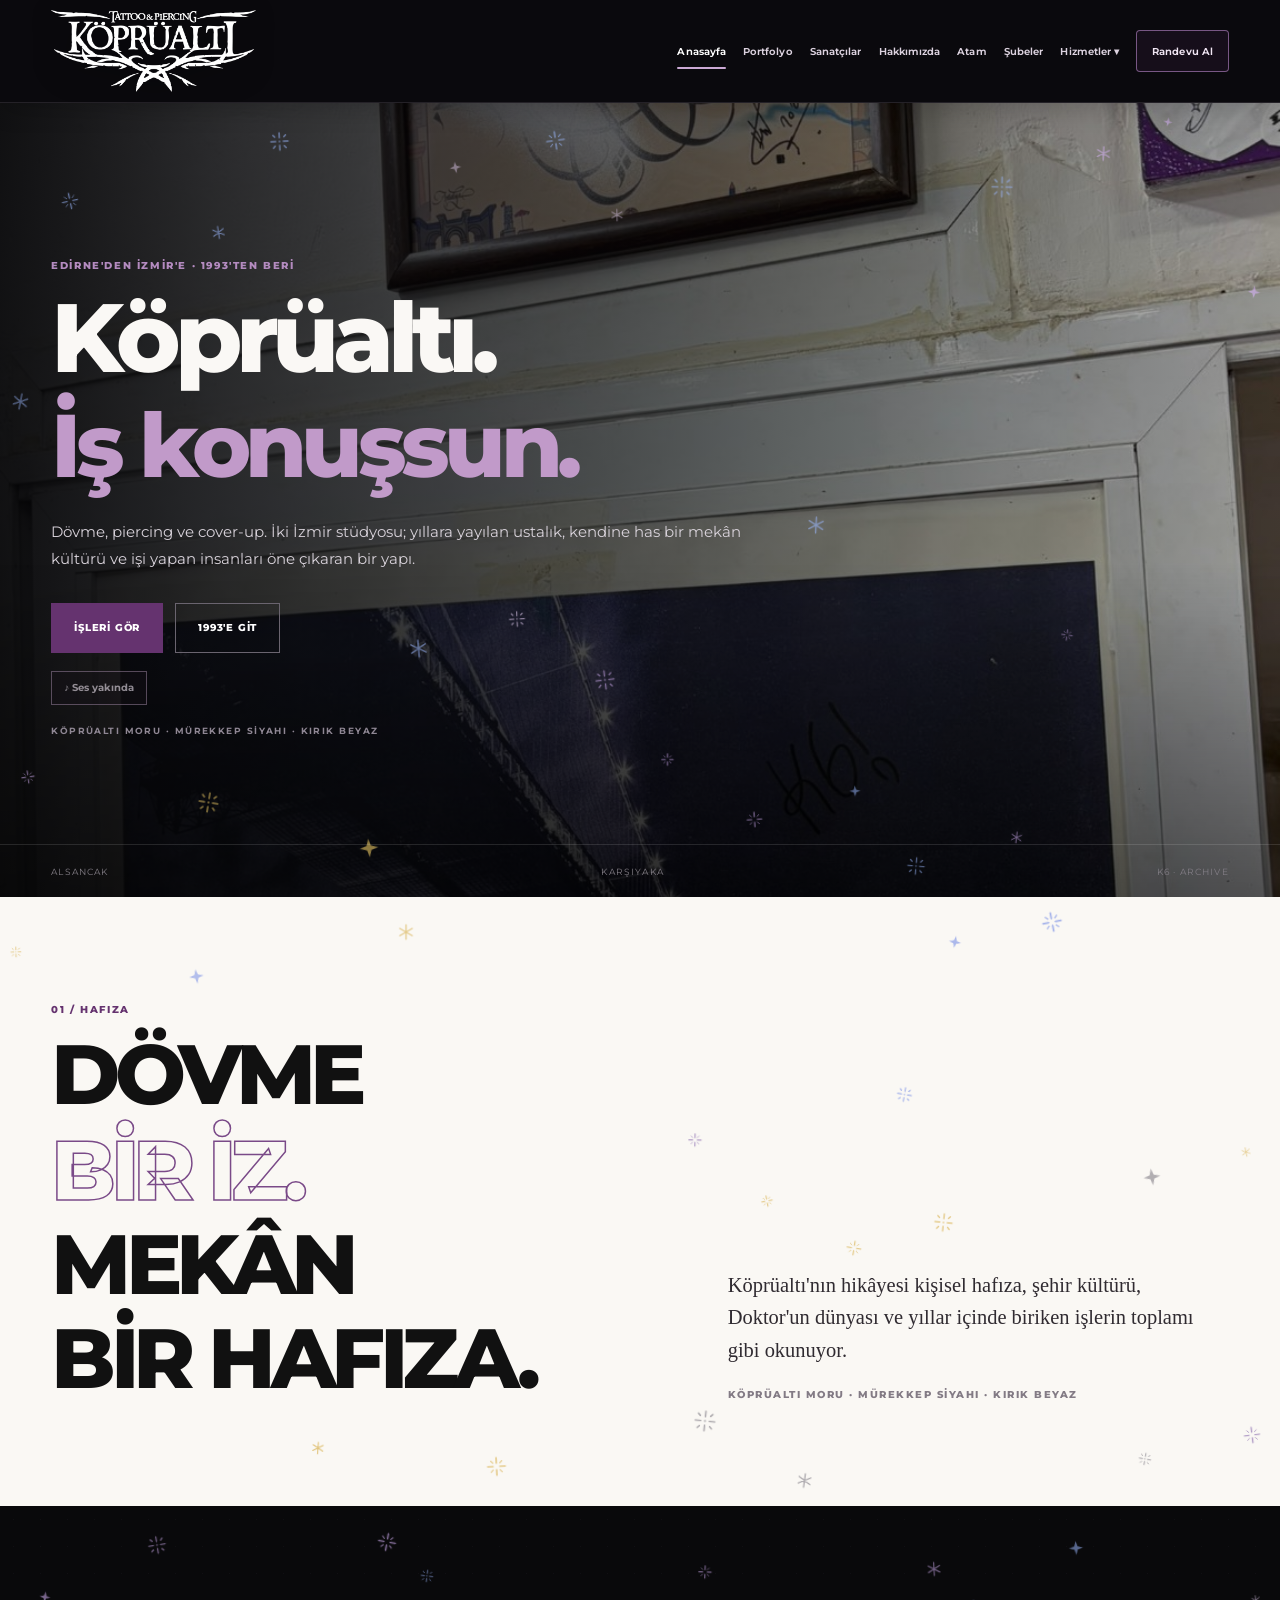
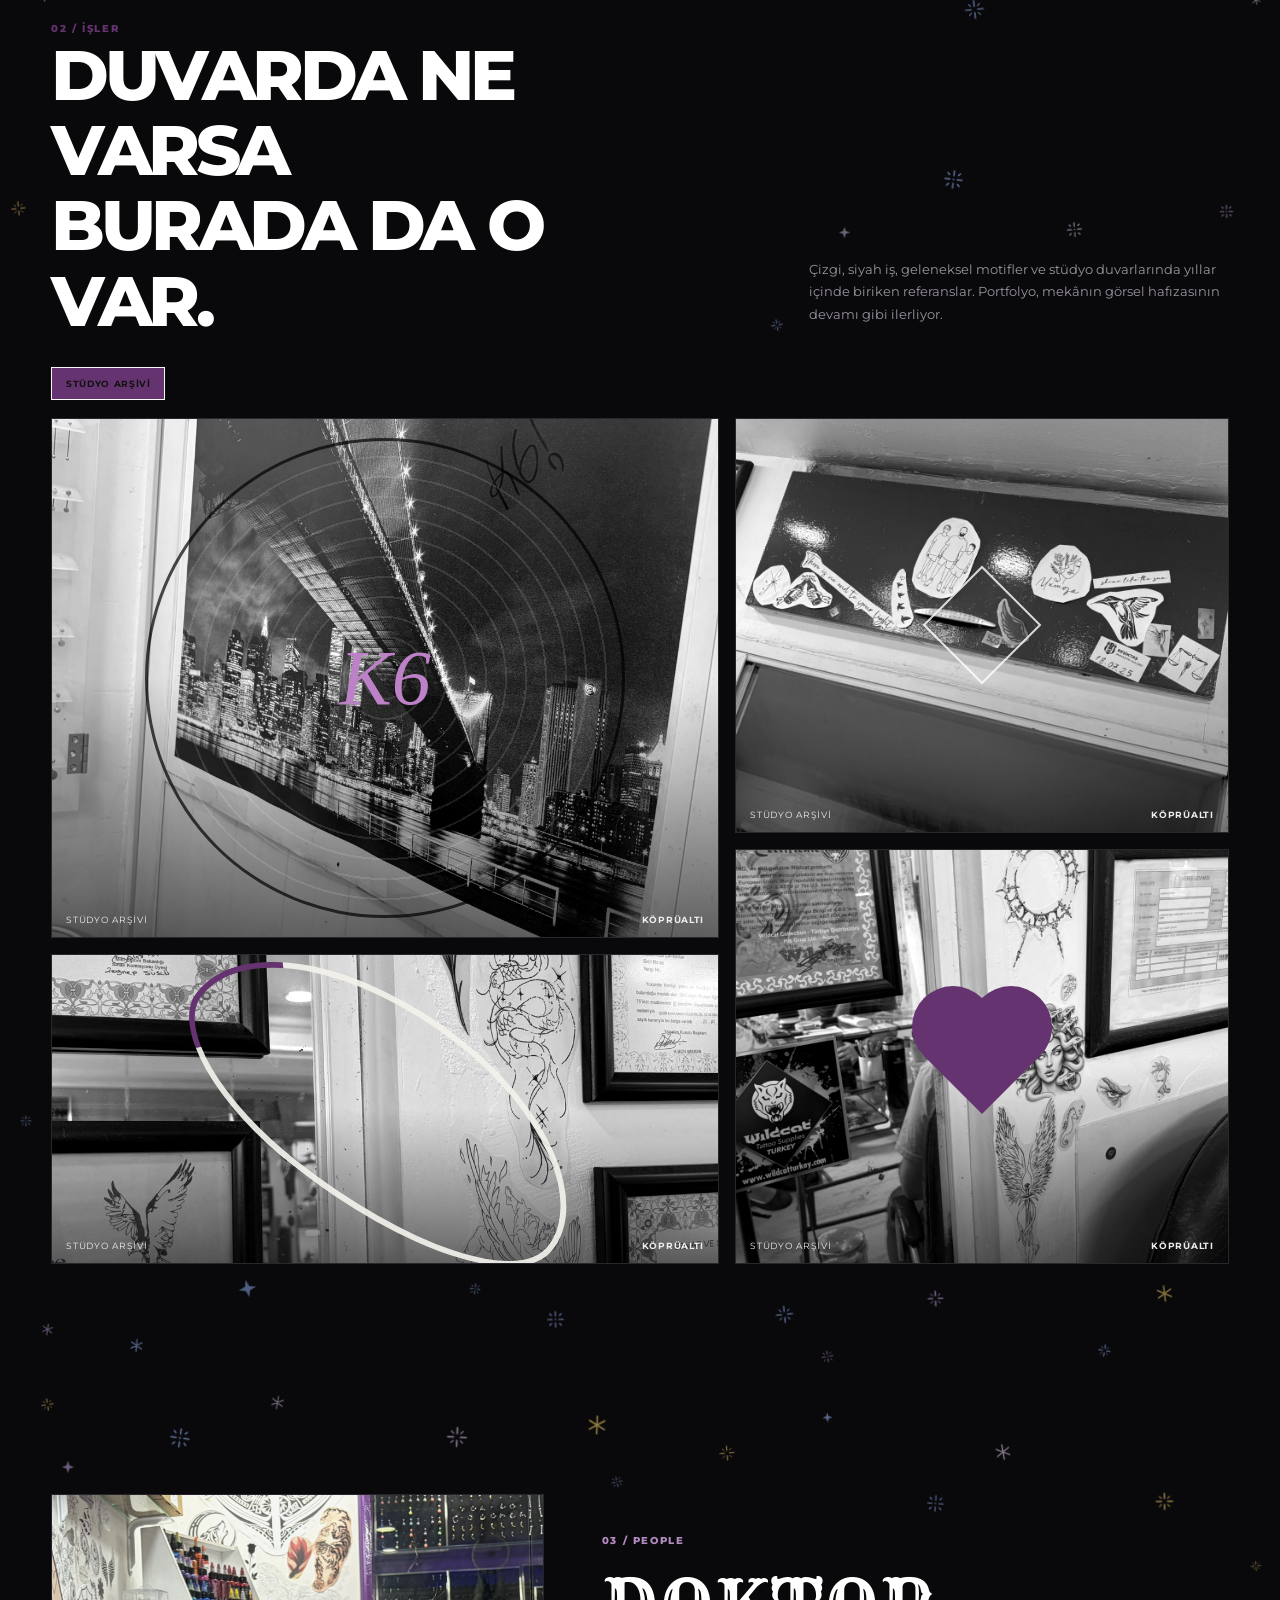
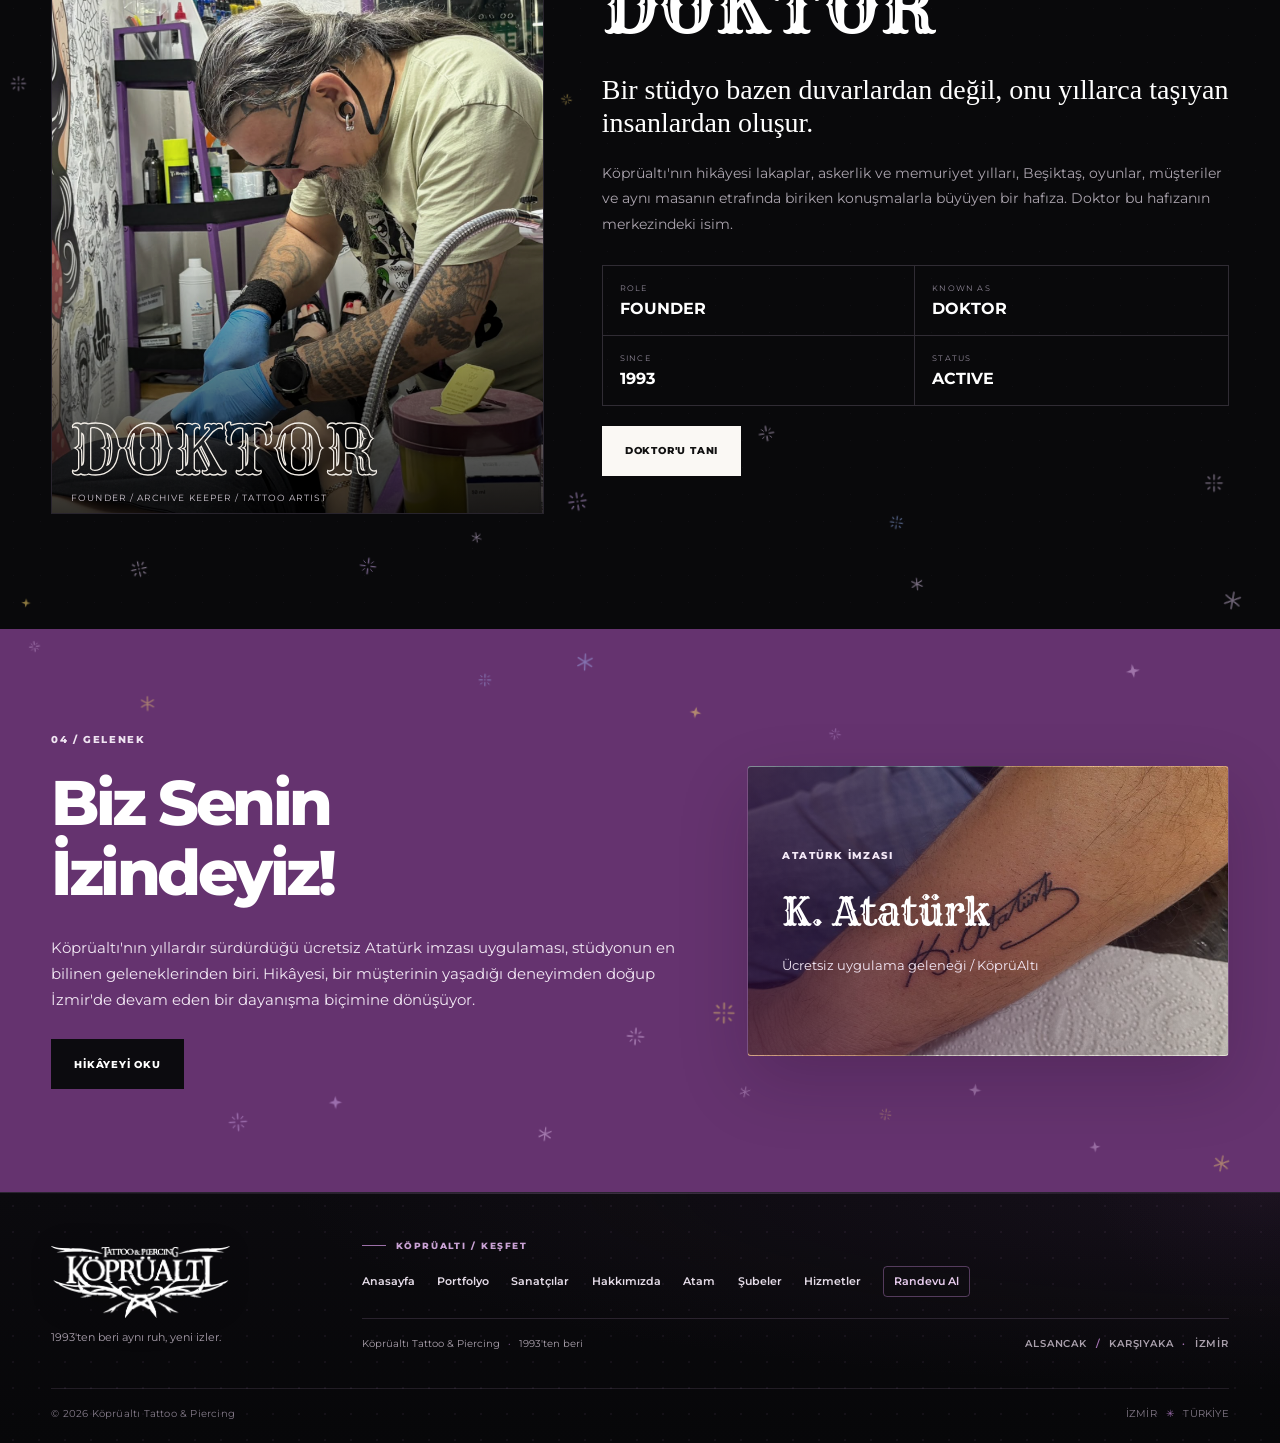
==== commit 8d9a760c: "fix: refresh cached hero styles and mobile artwork assets" ====
--- a/index.html
+++ b/index.html
@@ -1,5 +1,5 @@
 <!doctype html><html lang="tr"><head><meta charset="utf-8"><meta name="viewport" content="width=device-width,initial-scale=1"><meta name="theme-color" content="#09090b"><title>Anasayfa — Köprüaltı Tattoo & Piercing</title><link rel="preconnect" href="https://fonts.googleapis.com"><link rel="preconnect" href="https://fonts.gstatic.com" crossorigin><link href="https://fonts.googleapis.com/css2?family=Montserrat:wght@400;500;600;700;800&family=Rye&display=swap" rel="stylesheet"><link rel="stylesheet" href="css/style.css"><link rel="stylesheet" href="css/polish-september.css"><link rel="stylesheet" href="css/design-v33.css"><link rel="stylesheet" href="css/footer-v37.css"><link rel="stylesheet" href="css/header-v38.css"><link rel="stylesheet" href="css/ambient-v40.css"><link rel="stylesheet" href="css/tipografi-v44.css"><link rel="stylesheet" href="css/fix-v45.css">
-<link rel="stylesheet" href="css/doodles-v50.css"><link rel="stylesheet" href="css/portfolio-lightbox-v54.css"><link rel="stylesheet" href="css/tattoo-cursor-v55.css"><link rel="stylesheet" href="css/final-responsive-v56.css"><link rel="stylesheet" href="css/mobile-visuals-v58.css"></head><body class=""><div class="intro"><div class="logo-intro-wrap"><img src="assets/koprualti-original-logo.png" alt="KöprüAltı Tattoo & Piercing"></div></div><div class="top"></div><header class="header header-v38"><div class="container head"><a class="brand" href="index.html" aria-label="KöprüAltı ana sayfa"><span class="brand-logo-crop"><img src="assets/koprualti-original-logo.png" alt="KöprüAltı Tattoo & Piercing"></span></a><button class="mobile" type="button" aria-expanded="false" aria-controls="site-main-nav">MENÜ</button><nav class="nav" id="site-main-nav" aria-label="Ana menü"><a class="active" href="index.html">Anasayfa</a><a class="" href="portfolio.html">Portfolyo</a><a class="" href="artists.html">Sanatçılar</a><a class="" href="about.html">Hakkımızda</a><a class="" href="ataturk.html">Atam</a><a class="" href="studios.html">Şubeler</a><div class="dd"><button type="button" aria-expanded="false" aria-haspopup="true">Hizmetler ▾</button><div class="ddmenu"><a href="services.html">Tüm Hizmetler</a><a href="services.html#tattoo">Tattoo</a><a href="services.html#piercing">Piercing</a><a href="services.html#coverup">Cover-Up</a></div></div><a class="cta-link " href="appointment.html">Randevu Al</a></nav></div></header><main>
+<link rel="stylesheet" href="css/doodles-v50.css?v=58-3"><link rel="stylesheet" href="css/portfolio-lightbox-v54.css"><link rel="stylesheet" href="css/tattoo-cursor-v55.css"><link rel="stylesheet" href="css/final-responsive-v56.css"><link rel="stylesheet" href="css/mobile-visuals-v58.css?v=58-3"></head><body class=""><div class="intro"><div class="logo-intro-wrap"><img src="assets/koprualti-original-logo.png" alt="KöprüAltı Tattoo & Piercing"></div></div><div class="top"></div><header class="header header-v38"><div class="container head"><a class="brand" href="index.html" aria-label="KöprüAltı ana sayfa"><span class="brand-logo-crop"><img src="assets/koprualti-original-logo.png" alt="KöprüAltı Tattoo & Piercing"></span></a><button class="mobile" type="button" aria-expanded="false" aria-controls="site-main-nav">MENÜ</button><nav class="nav" id="site-main-nav" aria-label="Ana menü"><a class="active" href="index.html">Anasayfa</a><a class="" href="portfolio.html">Portfolyo</a><a class="" href="artists.html">Sanatçılar</a><a class="" href="about.html">Hakkımızda</a><a class="" href="ataturk.html">Atam</a><a class="" href="studios.html">Şubeler</a><div class="dd"><button type="button" aria-expanded="false" aria-haspopup="true">Hizmetler ▾</button><div class="ddmenu"><a href="services.html">Tüm Hizmetler</a><a href="services.html#tattoo">Tattoo</a><a href="services.html#piercing">Piercing</a><a href="services.html#coverup">Cover-Up</a></div></div><a class="cta-link " href="appointment.html">Randevu Al</a></nav></div></header><main>
 <section class="hero" data-tattoo-zone><canvas class="tattoo-trail" aria-hidden="true"></canvas><span class="tattoo-crosshair" aria-hidden="true"></span><div class="container hero-in"><div class="kick">EDİRNE'DEN İZMİR'E · 1993'TEN BERİ</div><h1><span class="hero-brand">Köprüaltı.</span><span class="hero-statement">İş konuşsun.</span></h1><p>Dövme, piercing ve cover-up. İki İzmir stüdyosu; yıllara yayılan ustalık, kendine has bir mekân kültürü ve işi yapan insanları öne çıkaran bir yapı.</p><div class="actions"><a class="btn purple" href="portfolio.html">İşleri Gör</a><a class="btn outline" href="about.html">1993'e Git</a></div><div class="hero-sound"><button type="button" data-tattoo-sound-toggle aria-pressed="false" disabled aria-label="Dövme makinesi sesi henüz eklenmedi" title="Ses dosyası eklenince kullanılabilir">♪ Ses yakında</button><audio data-tattoo-sound preload="none" loop></audio></div><div class="hero-note">Köprüaltı moru · mürekkep siyahı · kırık beyaz</div></div><div class="hero-meta"><div class="container"><span>ALSANCAK</span><span>KARŞIYAKA</span><span>K6 · ARCHIVE</span></div></div></section>
 
 <section class="motif-band" aria-label="Köprüaltı stüdyo çizimleri"><div class="container motif-band-inner"><p class="motif-band-label">STÜDYO<br>ÇİZGİLERİ</p><div class="motif-band-art" aria-hidden="true"><img src="assets/doodles/botanical-rose-chalk.webp" alt="" loading="lazy" decoding="async"><img src="assets/doodles/fauna-swallow-chalk.webp" alt="" loading="lazy" decoding="async"><img src="assets/doodles/symbols-dagger-heart-chalk.webp" alt="" loading="lazy" decoding="async"></div></div></section>
@@ -41,4 +41,4 @@
 
 <script defer src="js/lightbox-v54.js"></script>
 <script defer src="js/tattoo-cursor-v55.js"></script>
-<script defer src="js/doodles-v50.js"></script></body></html>+<script defer src="js/doodles-v50.js?v=58-3"></script></body></html>
--- a/css/doodles-v50.css
+++ b/css/doodles-v50.css
@@ -7,7 +7,7 @@
   --k6-star-asterisk:url("data:image/svg+xml,%3Csvg xmlns='http://www.w3.org/2000/svg' viewBox='0 0 24 24'%3E%3Cg fill='none' stroke='black' stroke-width='1.65' stroke-linecap='round'%3E%3Cpath d='M12 3v18M4.2 7.5l15.6 9M4.2 16.5l15.6-9'/%3E%3C/g%3E%3C/svg%3E");
 }
 .doodle-v50-surface {position:relative;isolation:isolate;overflow:hidden}
-.doodle-v50-surface > :not(.doodle-v50-layer):not(.doodle-v51-star-layer):not(.hero-meta){position:relative;z-index:2}
+.doodle-v50-surface > :not(.doodle-v50-layer):not(.doodle-v51-star-layer){position:relative;z-index:2}
 .doodle-v50-layer{position:absolute;inset:0;z-index:0;overflow:hidden;pointer-events:none;user-select:none;contain:paint}
 .doodle-v51-star-layer{position:absolute;inset:0;z-index:1;overflow:hidden;pointer-events:none;user-select:none;contain:paint}
 .doodle-v50-mark{
--- a/css/mobile-visuals-v58.css
+++ b/css/mobile-visuals-v58.css
@@ -1,5 +1,6 @@
 /* v58: Hero alignment, short screens and real studio drawings on phones. */
 .hero.doodle-v50-surface > .hero-meta{position:absolute;inset-inline:0;bottom:0;z-index:2}
+.hero.doodle-v50-surface > .tattoo-trail,.hero.doodle-v50-surface > .tattoo-crosshair{position:absolute}
 .hero.doodle-v50-surface > .hero-in{min-width:0;margin-inline:auto}
 .motif-band{display:none}
 @media (min-width:761px) and (max-height:800px){
